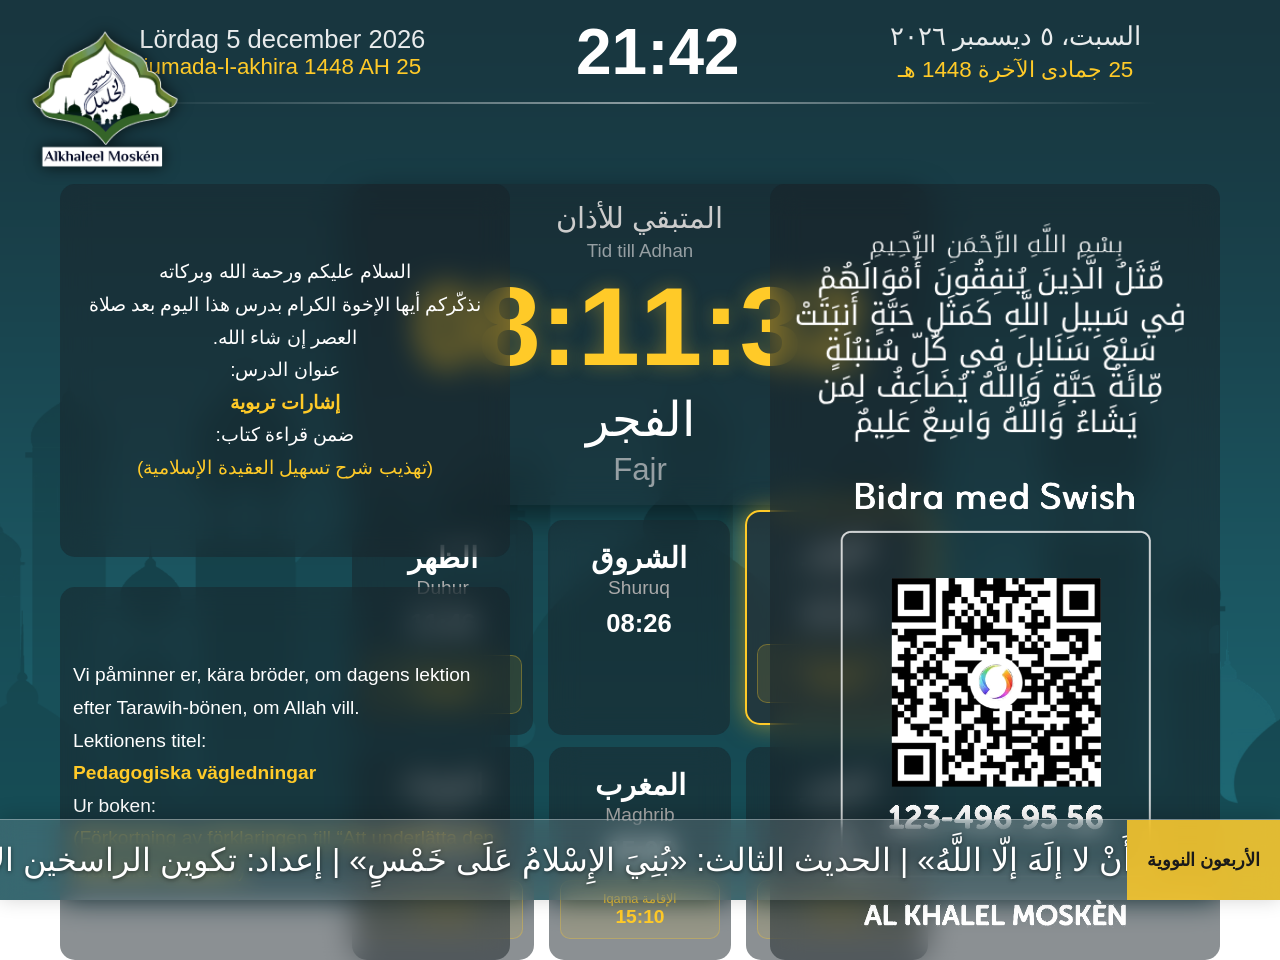
==== index.html @ e017b2d8 "Add files via upload" ====
<!DOCTYPE html>
<html lang="ar" dir="rtl">
<head>
    <meta charset="UTF-8">
    <title>مواقيت مسجد الخليل</title>
    <style>
        body { margin: 0; padding: 0; background: url('3.png') no-repeat center center fixed; background-size: cover; color: #fff; font-family: 'Segoe UI', Tahoma, sans-serif; height: 100vh; overflow: hidden; display: flex; flex-direction: column; align-items: center; }
        #prayer-overlay { position: fixed; top: 0; left: 0; width: 100%; height: 100%; background-color: #004d00; z-index: 100; display: none; flex-direction: column; justify-content: center; align-items: center; text-align: center; }
        .top-left-logo { position: fixed; top: 15px; left: 15px; z-index: 10; }
        .top-left-logo img { width: 180px; height: auto; filter: drop-shadow(0 0 8px rgba(0,0,0,0.7)); }
        .cards-and-side { display: flex; flex-direction: row; align-items: stretch; gap: 15px; margin: 15px auto; width: 45%; }
        .left-side-cards { position: fixed; left: 60px; display: flex; flex-direction: column; width: 450px; gap: 30px; }
        .left-side-cards .prayer-card { flex: 1; justify-content: center; align-items: center; padding: 15px 12px; text-align: center; font-size: 1.2rem; line-height: 1.7; color: #fff; }
        .right-side-images { position: fixed; right: 60px; display: flex; flex-direction: column; width: 450px; }
        .right-side-images .prayer-card { flex: 1; justify-content: center; align-items: center; padding: 15px; gap: 10px; }
        .right-side-images img { width: 100%; height: auto; object-fit: contain; }
        .timer-wrapper { display: flex; align-items: center; justify-content: center; gap: 20px; margin-top: 80px; width: 45%; }
        .header-top { width: 90%; display: flex; justify-content: space-around; align-items: center; padding: 15px 0; font-size: 1.8rem; color: #ffffff; background: transparent; backdrop-filter: none; -webkit-backdrop-filter: none; position: relative; }
        .header-top::after { content: ""; position: absolute; bottom: 0; left: 5%; width: 90%; height: 2px; background: linear-gradient(to right, transparent, rgba(255,255,255,0.5), transparent); }
        #clock { font-size: 4rem; font-weight: 700; text-align: center; }
        #date-ar, #date-se { font-size: 1.6rem; opacity: 0.9; }
        .prayer-cards-container { display: flex; flex-direction: column; gap: 12px; flex: 1; }
        .prayer-row { display: flex; justify-content: center; gap: 15px; width: 100%; }
        .prayer-row .prayer-card { flex: 1; }
        .prayer-card { background: rgba(25,35,40,0.5); border-radius: 15px; padding: 20px 10px; flex: 1; min-width: 150px; text-align: center; border: 1px solid rgba(255,255,255,0.0); backdrop-filter: blur(15px); -webkit-backdrop-filter: blur(15px); display: flex; flex-direction: column; transition: all 0.4s ease; }
        .prayer-name { color: #ffffff; font-size: 1.8rem; font-weight: bold; margin-bottom: 2px; }
        .swedish-name { color: #aaa; font-size: 1.2rem; margin-bottom: 10px; text-transform: capitalize; }
        .prayer-time { color: #ffffff; font-size: 1.6rem; font-weight: bold; margin-bottom: 15px; }
        .iqama-box { background: rgba(255,202,40,0.1); border: 1px solid rgba(255,202,40,0.3); padding: 10px 5px; border-radius: 10px; margin-top: auto; }
        .iqama-label { color: #ffca28; font-size: 0.8rem; display: block; opacity: 0.8; }
        .iqama-time { color: #ffca28; font-size: 1.2rem; font-weight: bold; }
        .active-card { border: 2px solid #ffca28 !important; box-shadow: 0 0 25px rgba(255,202,40,0.5); transform: translateY(-10px); background: rgba(40,50,55,0.7) !important; }
        .countdown-time { font-size: 7rem; font-weight: bold; color: #ffca28; font-family: sans-serif; text-shadow: 0 0 20px rgba(255,202,40,0.3); }
        .swedish-text { display: block; font-size: 0.65em; color: #969fa3; margin-top: 5px; }
        .countdown-container { background: rgba(25,35,40,0.5); border: 2px solid rgba(255,202,40,0); border-radius: 20px; padding: 15px 40px; text-align: center; backdrop-filter: blur(15px); -webkit-backdrop-filter: blur(15px); box-shadow: 0 10px 30px rgba(0,0,0,0.5); margin-top: 20px; width: 45%; max-width: 1000px; min-width: 400px; transition: all 0.5s ease; }
        .iqama-blink { animation: blinker 2.8s infinite; }
        @keyframes blinker { 50% { background-color: rgba(1,0,0,0.5); } }
        .bottom-center-logo { position: fixed; bottom: 120px; left: 50%; transform: translateX(-50%); z-index: 5; text-align: center; }
        .ticker-bar { position: fixed; bottom: 0; left: 0; width: 100%; background: rgba(255,255,255,0.15); backdrop-filter: blur(12px); -webkit-backdrop-filter: blur(12px); border-top: 1px solid rgba(255,255,255,0.3); display: flex; flex-direction: column; overflow: hidden; z-index: 50; box-shadow: 0 -2px 20px rgba(0,0,0,0.2); }
        .ticker-row { display: flex; align-items: center; height: 80px; overflow: hidden; }
        .ticker-label { flex-shrink: 0; background: rgba(255,202,40,0.85); color: #1a1a1a; font-weight: bold; font-size: 1.1rem; padding: 0 20px; height: 100%; display: flex; align-items: center; white-space: nowrap; min-width: 110px; justify-content: center; }
        .ticker-track { flex: 1; overflow: hidden; position: relative; height: 80px; }
        .ticker-inner { position: absolute; top: 0; left: 0; white-space: nowrap; font-size: 2rem; line-height: 80px; text-shadow: 0 1px 4px rgba(0,0,0,0.5); will-change: transform; }
    </style>
</head>
<body>

    <div class="top-left-logo">
        <img src="logo.png" alt="Logo" onerror="this.style.display='none'">
    </div>

    <div id="prayer-overlay">
        <h1 style="font-size:6rem;margin:0;text-align:center;">أقيمت الصلاة</h1>
        <p style="font-size:3rem;text-align:center;">الرجاء إغلاق الهاتف</p>
        <p style="font-size:1.5rem;color:#ccc;text-align:center;">Stäng av mobilen</p>
    </div>

    <div class="header-top">
        <div style="display:flex;flex-direction:column;align-items:center;">
            <div id="date-ar">---</div>
            <div id="date-hijri" style="font-size:1.4rem;color:#ffca28;margin-top:5px;">---</div>
        </div>
        <div id="clock">00:00</div>
        <div style="display:flex;flex-direction:column;align-items:center;">
            <div id="date-se">---</div>
            <div id="date-hijri-se" style="font-size:1.4rem;color:#ffca28;">---</div>
        </div>
    </div>

    <div class="timer-wrapper">
        <div class="countdown-container" id="timer-box" style="margin-top:0;flex:1;">
            <div id="timer-label" style="font-size:1.8rem;color:#ccc;text-align:center;">
                المتبقي للأذان <span class="swedish-text">Tid till Adhan</span>
            </div>
            <div class="countdown-time" id="timer">00:00:00</div>
            <div id="timer-prayer-name" style="font-size:3rem;text-align:center;">---</div>
        </div>
    </div>

    <div class="cards-and-side">
        <div class="prayer-cards-container" id="prayer-cards">
            <div class="prayer-row">
                <div class="prayer-card" id="card-fajr">
                    <div class="prayer-name">الفجر</div>
                    <div class="swedish-name">Fajr</div>
                    <div class="prayer-time" id="fajr-time">--:--</div>
                    <div class="iqama-box">
                        <span class="iqama-label">الإقامة Iqama</span>
                        <span class="iqama-time" id="fajr-iqama">--:--</span>
                    </div>
                </div>
                <div class="prayer-card" id="card-shuruq">
                    <div class="prayer-name">الشروق</div>
                    <div class="swedish-name">Shuruq</div>
                    <div class="prayer-time" id="shuruq-time">--:--</div>
                </div>
                <div class="prayer-card" id="card-duhur">
                    <div class="prayer-name">الظهر</div>
                    <div class="swedish-name">Duhur</div>
                    <div class="prayer-time" id="duhur-time">--:--</div>
                    <div class="iqama-box">
                        <span class="iqama-label">الإقامة Iqama</span>
                        <span class="iqama-time" id="duhur-iqama">--:--</span>
                    </div>
                </div>
            </div>
            <div class="prayer-row">
                <div class="prayer-card" id="card-asr">
                    <div class="prayer-name">العصر</div>
                    <div class="swedish-name">Asr</div>
                    <div class="prayer-time" id="asr-time">--:--</div>
                    <div class="iqama-box">
                        <span class="iqama-label">الإقامة Iqama</span>
                        <span class="iqama-time" id="asr-iqama">--:--</span>
                    </div>
                </div>
                <div class="prayer-card" id="card-maghrib">
                    <div class="prayer-name">المغرب</div>
                    <div class="swedish-name">Maghrib</div>
                    <div class="prayer-time" id="maghrib-time">--:--</div>
                    <div class="iqama-box">
                        <span class="iqama-label">الإقامة Iqama</span>
                        <span class="iqama-time" id="maghrib-iqama">--:--</span>
                    </div>
                </div>
                <div class="prayer-card" id="card-ishâ">
                    <div class="prayer-name">العشاء</div>
                    <div class="swedish-name">Ishâ</div>
                    <div class="prayer-time" id="ishâ-time">--:--</div>
                    <div class="iqama-box">
                        <span class="iqama-label">الإقامة Iqama</span>
                        <span class="iqama-time" id="ishâ-iqama">--:--</span>
                    </div>
                </div>
            </div>
        </div>
    </div>

    <div class="left-side-cards" id="left-cards">
        <div class="prayer-card" id="left-card-top">
            <p style="margin:0;white-space:pre-line;">السلام عليكم ورحمة الله وبركاته
نذكّركم أيها الإخوة الكرام بدرس هذا اليوم بعد صلاة العصر إن شاء الله.
عنوان الدرس:
<strong style="color:#ffca28;">إشارات تربوية</strong>
ضمن قراءة كتاب:
<span style="color:#ffca28;">(تهذيب شرح تسهيل العقيدة الإسلامية)</span></p>
        </div>
        <div class="prayer-card" id="left-card-bottom" style="font-size:1.2rem;direction:ltr;text-align:left;">
            <p style="margin:0;white-space:pre-line;">Vi påminner er, kära bröder, om dagens lektion efter Tarawih-bönen, om Allah vill.
Lektionens titel:
<strong style="color:#ffca28;">Pedagogiska vägledningar</strong>
Ur boken:
<span style="color:#ffca28;">(Förkortning av förklaringen till &ldquo;Att underlätta den islamiska trosläran&rdquo;)</span></p>
        </div>
    </div>

    <div class="right-side-images" id="right-img-card">
        <div class="prayer-card" style="flex:1;justify-content:center;align-items:center;padding:15px;gap:10px;">
            <img src="4.png" alt="4" onerror="this.style.display='none'">
            <img src="5.png" alt="5" onerror="this.style.display='none'">
        </div>
    </div>

    <div class="ticker-bar">
        <div class="ticker-row">
            <div class="ticker-label">الأربعون النووية</div>
            <div class="ticker-track" id="track-ar">
                <div class="ticker-inner" id="ticker-ar" style="color:#fff;"></div>
            </div>
        </div>
    </div>

    <script>
        var arText = 'الأربعون النووية  |  ﷽  |  الحديث الأول: عَنْ أَمِيرِ المُؤْمِنِينَ أَبِي حَفْصٍ عُمَرَ بْنِ الخَطّابِ (رضي الله عنه): «إنَّما الأَعْمالُ بِالنِّيّاتِ، وَإِنَّما لِكُلِّ امْرِئٍ ما نَوَى»  |  الحديث الثاني: «الإِسْلامُ أَنْ تَشْهَدَ أَنْ لا إلَهَ إلّا اللَّهُ»  |  الحديث الثالث: «بُنِيَ الإِسْلامُ عَلَى خَمْسٍ»  |  إعداد: تكوين الراسخين       ';

        function startTicker(elId, text, speed, dir) {
            var el = document.getElementById(elId);
            if (!el) return;
            if (el._tickerFrame) cancelAnimationFrame(el._tickerFrame);
            el.textContent = text + text;
            var pos = 0, half = 0;
            function measure() {
                half = el.scrollWidth / 2;
                if (half === 0) { setTimeout(measure, 100); return; }
                pos = dir === 'ltr' ? -half : 0;
                tick();
            }
            function tick() {
                if (dir === 'ltr') { pos += speed; if (pos >= 0) pos = -half; }
                else { pos -= speed; if (pos <= -half) pos = 0; }
                el.style.transform = 'translateX(' + pos + 'px)';
                el._tickerFrame = requestAnimationFrame(tick);
            }
            measure();
        }
        window.addEventListener('load', function() { startTicker('ticker-ar', arText, 1, 'ltr'); });
    </script>

    <script>
                const prayerData = [
            {"Datum":"2026-02-22 00:00:00","Fajr":"04:57","Shuruq":"07:11","Duhur":"12:09","Asr":"14:29","Maghrib":"17:08","Ishâ":"19:14"},
            {"Datum":"2026-02-23 00:00:00","Fajr":"23:55","Shuruq":"07:08","Duhur":"12:09","Asr":"14:31","Maghrib":"17:11","Ishâ":"19:16"},
            {"Datum":"2026-02-24 00:00:00","Fajr":"02:30","Shuruq":"07:05","Duhur":"12:08","Asr":"14:33","Maghrib":"17:13","Ishâ":"19:18"},
            {"Datum":"2026-02-25 00:00:00","Fajr":"04:49","Shuruq":"07:02","Duhur":"12:08","Asr":"14:34","Maghrib":"17:15","Ishâ":"19:21"},
            {"Datum":"2026-02-26 00:00:00","Fajr":"04:47","Shuruq":"07:00","Duhur":"12:08","Asr":"14:36","Maghrib":"17:18","Ishâ":"19:23"},
            {"Datum":"2026-02-27 00:00:00","Fajr":"04:44","Shuruq":"06:57","Duhur":"12:08","Asr":"14:38","Maghrib":"17:20","Ishâ":"19:26"},
            {"Datum":"2026-02-28 00:00:00","Fajr":"04:41","Shuruq":"06:54","Duhur":"12:08","Asr":"14:40","Maghrib":"17:23","Ishâ":"19:28"},
            {"Datum":"2026-03-01 00:00:00","Fajr":"04:38","Shuruq":"06:51","Duhur":"12:08","Asr":"14:41","Maghrib":"17:25","Ishâ":"19:30"},
            {"Datum":"2026-03-02 00:00:00","Fajr":"04:36","Shuruq":"06:49","Duhur":"12:07","Asr":"14:43","Maghrib":"17:27","Ishâ":"19:33"},
            {"Datum":"2026-03-03 00:00:00","Fajr":"04:33","Shuruq":"06:46","Duhur":"12:07","Asr":"14:45","Maghrib":"17:30","Ishâ":"19:35"},
            {"Datum":"2026-03-04 00:00:00","Fajr":"04:30","Shuruq":"06:43","Duhur":"12:07","Asr":"14:46","Maghrib":"17:32","Ishâ":"21:21"},
            {"Datum":"2026-03-05 00:00:00","Fajr":"04:27","Shuruq":"06:40","Duhur":"12:07","Asr":"14:48","Maghrib":"17:34","Ishâ":"19:40"},
            {"Datum":"2026-03-06 00:00:00","Fajr":"04:24","Shuruq":"06:37","Duhur":"12:07","Asr":"14:50","Maghrib":"17:37","Ishâ":"19:42"},
            {"Datum":"2026-03-07 00:00:00","Fajr":"04:21","Shuruq":"06:35","Duhur":"12:06","Asr":"14:51","Maghrib":"17:39","Ishâ":"19:45"},
            {"Datum":"2026-03-08 00:00:00","Fajr":"04:18","Shuruq":"06:32","Duhur":"12:06","Asr":"14:53","Maghrib":"17:42","Ishâ":"19:47"},
            {"Datum":"2026-03-09 00:00:00","Fajr":"04:15","Shuruq":"06:29","Duhur":"12:06","Asr":"14:54","Maghrib":"17:44","Ishâ":"19:50"},
            {"Datum":"2026-03-10 00:00:00","Fajr":"04:12","Shuruq":"06:26","Duhur":"12:06","Asr":"14:56","Maghrib":"17:46","Ishâ":"19:53"},
            {"Datum":"2026-03-11 00:00:00","Fajr":"04:09","Shuruq":"06:23","Duhur":"12:05","Asr":"14:58","Maghrib":"17:49","Ishâ":"19:55"},
            {"Datum":"2026-03-12 00:00:00","Fajr":"04:05","Shuruq":"06:20","Duhur":"12:05","Asr":"14:59","Maghrib":"17:51","Ishâ":"19:58"},
            {"Datum":"2026-03-13 00:00:00","Fajr":"04:02","Shuruq":"06:18","Duhur":"12:05","Asr":"15:01","Maghrib":"17:53","Ishâ":"20:00"},
            {"Datum":"2026-03-14 00:00:00","Fajr":"03:59","Shuruq":"06:15","Duhur":"12:04","Asr":"15:02","Maghrib":"17:55","Ishâ":"20:03"},
            {"Datum":"2026-03-15 00:00:00","Fajr":"03:56","Shuruq":"06:12","Duhur":"12:04","Asr":"15:04","Maghrib":"17:58","Ishâ":"20:06"},
            {"Datum":"2026-03-16 00:00:00","Fajr":"03:52","Shuruq":"06:09","Duhur":"12:04","Asr":"15:05","Maghrib":"18:00","Ishâ":"20:08"},
            {"Datum":"2026-03-17 00:00:00","Fajr":"03:49","Shuruq":"06:06","Duhur":"12:04","Asr":"15:07","Maghrib":"18:02","Ishâ":"20:11"},
            {"Datum":"2026-03-18 00:00:00","Fajr":"03:46","Shuruq":"06:03","Duhur":"12:03","Asr":"15:08","Maghrib":"18:05","Ishâ":"20:14"},
            {"Datum":"2026-03-19 00:00:00","Fajr":"03:42","Shuruq":"06:00","Duhur":"12:03","Asr":"15:10","Maghrib":"18:07","Ishâ":"20:17"},
            {"Datum":"2026-03-20 00:00:00","Fajr":"03:39","Shuruq":"05:57","Duhur":"12:03","Asr":"15:11","Maghrib":"18:09","Ishâ":"20:19"},
            {"Datum":"2026-03-21 00:00:00","Fajr":"03:35","Shuruq":"05:55","Duhur":"12:02","Asr":"15:13","Maghrib":"18:12","Ishâ":"20:22"},
            {"Datum":"2026-03-22 00:00:00","Fajr":"03:32","Shuruq":"05:52","Duhur":"12:02","Asr":"15:14","Maghrib":"18:14","Ishâ":"20:25"},
            {"Datum":"2026-03-23 00:00:00","Fajr":"03:28","Shuruq":"05:49","Duhur":"12:02","Asr":"15:15","Maghrib":"18:16","Ishâ":"20:28"},
            {"Datum":"2026-03-24 00:00:00","Fajr":"03:24","Shuruq":"05:46","Duhur":"12:02","Asr":"15:17","Maghrib":"18:18","Ishâ":"20:31"},
            {"Datum":"2026-03-25 00:00:00","Fajr":"03:21","Shuruq":"05:43","Duhur":"12:01","Asr":"15:18","Maghrib":"18:21","Ishâ":"20:34"},
            {"Datum":"2026-03-26 00:00:00","Fajr":"03:17","Shuruq":"05:40","Duhur":"12:01","Asr":"15:20","Maghrib":"18:23","Ishâ":"20:37"},
            {"Datum":"2026-03-27 00:00:00","Fajr":"03:13","Shuruq":"05:37","Duhur":"12:01","Asr":"15:21","Maghrib":"18:25","Ishâ":"20:40"},
            {"Datum":"2026-03-28 00:00:00","Fajr":"03:09","Shuruq":"05:34","Duhur":"12:00","Asr":"15:22","Maghrib":"18:28","Ishâ":"20:43"},
            {"Datum":"2026-03-29 00:00:00","Fajr":"04:06","Shuruq":"06:31","Duhur":"13:00","Asr":"16:24","Maghrib":"19:30","Ishâ":"21:47"},
            {"Datum":"2026-03-30 00:00:00","Fajr":"04:02","Shuruq":"06:29","Duhur":"13:00","Asr":"16:25","Maghrib":"19:32","Ishâ":"21:50"},
            {"Datum":"2026-03-31 00:00:00","Fajr":"03:58","Shuruq":"06:26","Duhur":"12:59","Asr":"16:26","Maghrib":"19:34","Ishâ":"21:53"},
            {"Datum":"2026-04-01 00:00:00","Fajr":"03:54","Shuruq":"06:23","Duhur":"12:59","Asr":"16:28","Maghrib":"19:37","Ishâ":"21:56"},
            {"Datum":"2026-04-02 00:00:00","Fajr":"03:49","Shuruq":"06:20","Duhur":"12:59","Asr":"16:29","Maghrib":"19:39","Ishâ":"22:00"},
            {"Datum":"2026-04-03 00:00:00","Fajr":"03:45","Shuruq":"06:17","Duhur":"12:59","Asr":"16:30","Maghrib":"19:41","Ishâ":"22:03"},
            {"Datum":"2026-04-04 00:00:00","Fajr":"03:41","Shuruq":"06:14","Duhur":"12:58","Asr":"16:31","Maghrib":"19:44","Ishâ":"22:07"},
            {"Datum":"2026-04-05 00:00:00","Fajr":"03:37","Shuruq":"06:11","Duhur":"12:58","Asr":"16:33","Maghrib":"19:46","Ishâ":"22:10"},
            {"Datum":"2026-04-06 00:00:00","Fajr":"03:32","Shuruq":"06:09","Duhur":"12:58","Asr":"16:34","Maghrib":"19:48","Ishâ":"22:14"},
            {"Datum":"2026-04-07 00:00:00","Fajr":"03:28","Shuruq":"06:06","Duhur":"12:57","Asr":"16:35","Maghrib":"19:50","Ishâ":"22:18"},
            {"Datum":"2026-04-08 00:00:00","Fajr":"03:23","Shuruq":"06:03","Duhur":"12:57","Asr":"16:36","Maghrib":"19:53","Ishâ":"22:21"},
            {"Datum":"2026-04-09 00:00:00","Fajr":"03:18","Shuruq":"06:00","Duhur":"12:57","Asr":"16:38","Maghrib":"19:55","Ishâ":"22:25"},
            {"Datum":"2026-04-10 00:00:00","Fajr":"03:14","Shuruq":"05:57","Duhur":"12:57","Asr":"16:39","Maghrib":"19:57","Ishâ":"22:29"},
            {"Datum":"2026-04-11 00:00:00","Fajr":"03:09","Shuruq":"05:54","Duhur":"12:56","Asr":"16:40","Maghrib":"20:00","Ishâ":"22:33"},
            {"Datum":"2026-04-12 00:00:00","Fajr":"03:03","Shuruq":"05:51","Duhur":"12:56","Asr":"16:41","Maghrib":"20:02","Ishâ":"22:38"},
            {"Datum":"2026-04-13 00:00:00","Fajr":"02:58","Shuruq":"05:49","Duhur":"12:56","Asr":"16:42","Maghrib":"20:04","Ishâ":"22:42"},
            {"Datum":"2026-04-14 00:00:00","Fajr":"02:53","Shuruq":"05:46","Duhur":"12:56","Asr":"16:43","Maghrib":"20:07","Ishâ":"22:46"},
            {"Datum":"2026-04-15 00:00:00","Fajr":"02:51","Shuruq":"05:43","Duhur":"12:55","Asr":"16:45","Maghrib":"20:09","Ishâ":"22:51"},
            {"Datum":"2026-04-16 00:00:00","Fajr":"02:50","Shuruq":"05:40","Duhur":"12:55","Asr":"16:46","Maghrib":"20:11","Ishâ":"22:52"},
            {"Datum":"2026-04-17 00:00:00","Fajr":"02:48","Shuruq":"05:38","Duhur":"12:55","Asr":"16:47","Maghrib":"20:13","Ishâ":"22:53"},
            {"Datum":"2026-04-18 00:00:00","Fajr":"02:47","Shuruq":"05:35","Duhur":"12:55","Asr":"16:48","Maghrib":"20:16","Ishâ":"22:54"},
            {"Datum":"2026-04-19 00:00:00","Fajr":"02:46","Shuruq":"05:32","Duhur":"12:54","Asr":"16:49","Maghrib":"20:18","Ishâ":"22:55"},
            {"Datum":"2026-04-20 00:00:00","Fajr":"02:45","Shuruq":"05:29","Duhur":"12:54","Asr":"16:50","Maghrib":"20:20","Ishâ":"22:56"},
            {"Datum":"2026-04-21 00:00:00","Fajr":"02:43","Shuruq":"05:27","Duhur":"12:54","Asr":"16:51","Maghrib":"20:23","Ishâ":"22:57"},
            {"Datum":"2026-04-22 00:00:00","Fajr":"02:42","Shuruq":"05:24","Duhur":"12:54","Asr":"16:52","Maghrib":"20:25","Ishâ":"22:58"},
            {"Datum":"2026-04-23 00:00:00","Fajr":"02:41","Shuruq":"05:21","Duhur":"12:54","Asr":"16:53","Maghrib":"20:27","Ishâ":"22:59"},
            {"Datum":"2026-04-24 00:00:00","Fajr":"02:40","Shuruq":"05:18","Duhur":"12:53","Asr":"16:55","Maghrib":"20:30","Ishâ":"22:59"},
            {"Datum":"2026-04-25 00:00:00","Fajr":"02:39","Shuruq":"05:16","Duhur":"12:53","Asr":"16:56","Maghrib":"20:32","Ishâ":"23:00"},
            {"Datum":"2026-04-26 00:00:00","Fajr":"02:37","Shuruq":"05:13","Duhur":"12:53","Asr":"16:57","Maghrib":"20:34","Ishâ":"23:01"},
            {"Datum":"2026-04-27 00:00:00","Fajr":"02:36","Shuruq":"05:11","Duhur":"12:53","Asr":"16:58","Maghrib":"20:37","Ishâ":"23:02"},
            {"Datum":"2026-04-28 00:00:00","Fajr":"02:35","Shuruq":"05:08","Duhur":"12:53","Asr":"16:59","Maghrib":"20:39","Ishâ":"23:03"},
            {"Datum":"2026-04-29 00:00:00","Fajr":"02:34","Shuruq":"05:05","Duhur":"12:53","Asr":"17:00","Maghrib":"20:41","Ishâ":"23:04"},
            {"Datum":"2026-04-30 00:00:00","Fajr":"02:33","Shuruq":"05:03","Duhur":"12:53","Asr":"17:01","Maghrib":"20:43","Ishâ":"23:05"},
            {"Datum":"2026-05-01 00:00:00","Fajr":"02:32","Shuruq":"05:00","Duhur":"12:52","Asr":"17:02","Maghrib":"20:46","Ishâ":"23:06"},
            {"Datum":"2026-05-02 00:00:00","Fajr":"02:31","Shuruq":"04:58","Duhur":"12:52","Asr":"17:03","Maghrib":"20:48","Ishâ":"23:07"},
            {"Datum":"2026-05-03 00:00:00","Fajr":"02:30","Shuruq":"04:55","Duhur":"12:52","Asr":"17:04","Maghrib":"20:50","Ishâ":"23:08"},
            {"Datum":"2026-05-04 00:00:00","Fajr":"02:29","Shuruq":"04:53","Duhur":"12:52","Asr":"17:05","Maghrib":"20:53","Ishâ":"23:09"},
            {"Datum":"2026-05-05 00:00:00","Fajr":"02:28","Shuruq":"04:50","Duhur":"12:52","Asr":"17:06","Maghrib":"20:55","Ishâ":"23:10"},
            {"Datum":"2026-05-06 00:00:00","Fajr":"02:27","Shuruq":"04:48","Duhur":"12:52","Asr":"17:06","Maghrib":"20:57","Ishâ":"23:11"},
            {"Datum":"2026-05-07 00:00:00","Fajr":"02:26","Shuruq":"04:45","Duhur":"12:52","Asr":"17:07","Maghrib":"20:59","Ishâ":"23:11"},
            {"Datum":"2026-05-08 00:00:00","Fajr":"02:25","Shuruq":"04:43","Duhur":"12:52","Asr":"17:08","Maghrib":"21:02","Ishâ":"23:12"},
            {"Datum":"2026-05-09 00:00:00","Fajr":"02:24","Shuruq":"04:41","Duhur":"12:52","Asr":"17:09","Maghrib":"21:04","Ishâ":"23:13"},
            {"Datum":"2026-05-10 00:00:00","Fajr":"02:23","Shuruq":"04:38","Duhur":"12:52","Asr":"17:10","Maghrib":"21:06","Ishâ":"23:14"},
            {"Datum":"2026-05-11 00:00:00","Fajr":"02:22","Shuruq":"04:36","Duhur":"12:52","Asr":"17:11","Maghrib":"21:08","Ishâ":"23:15"},
            {"Datum":"2026-05-12 00:00:00","Fajr":"02:21","Shuruq":"04:34","Duhur":"12:52","Asr":"17:12","Maghrib":"21:11","Ishâ":"23:16"},
            {"Datum":"2026-05-13 00:00:00","Fajr":"02:20","Shuruq":"04:32","Duhur":"12:52","Asr":"17:13","Maghrib":"21:13","Ishâ":"23:17"},
            {"Datum":"2026-05-14 00:00:00","Fajr":"02:19","Shuruq":"04:29","Duhur":"12:52","Asr":"17:14","Maghrib":"21:15","Ishâ":"23:18"},
            {"Datum":"2026-05-15 00:00:00","Fajr":"02:18","Shuruq":"04:27","Duhur":"12:52","Asr":"17:14","Maghrib":"21:17","Ishâ":"23:19"},
            {"Datum":"2026-05-16 00:00:00","Fajr":"02:17","Shuruq":"04:25","Duhur":"12:52","Asr":"17:15","Maghrib":"21:19","Ishâ":"23:20"},
            {"Datum":"2026-05-17 00:00:00","Fajr":"02:17","Shuruq":"04:23","Duhur":"12:52","Asr":"17:16","Maghrib":"21:21","Ishâ":"23:21"},
            {"Datum":"2026-05-18 00:00:00","Fajr":"02:16","Shuruq":"04:21","Duhur":"12:52","Asr":"17:17","Maghrib":"21:23","Ishâ":"23:22"},
            {"Datum":"2026-05-19 00:00:00","Fajr":"02:15","Shuruq":"04:19","Duhur":"12:52","Asr":"17:18","Maghrib":"21:26","Ishâ":"23:23"},
            {"Datum":"2026-05-20 00:00:00","Fajr":"02:14","Shuruq":"04:17","Duhur":"12:52","Asr":"17:19","Maghrib":"21:28","Ishâ":"23:24"},
            {"Datum":"2026-05-21 00:00:00","Fajr":"02:13","Shuruq":"04:15","Duhur":"12:52","Asr":"17:19","Maghrib":"21:30","Ishâ":"23:25"},
            {"Datum":"2026-05-22 00:00:00","Fajr":"02:13","Shuruq":"04:13","Duhur":"12:52","Asr":"17:20","Maghrib":"21:32","Ishâ":"23:25"},
            {"Datum":"2026-05-23 00:00:00","Fajr":"02:12","Shuruq":"04:11","Duhur":"12:52","Asr":"17:21","Maghrib":"21:34","Ishâ":"23:26"},
            {"Datum":"2026-05-24 00:00:00","Fajr":"02:11","Shuruq":"04:10","Duhur":"12:52","Asr":"17:22","Maghrib":"21:36","Ishâ":"23:27"},
            {"Datum":"2026-05-25 00:00:00","Fajr":"02:11","Shuruq":"04:08","Duhur":"12:52","Asr":"17:22","Maghrib":"21:37","Ishâ":"23:28"},
            {"Datum":"2026-05-26 00:00:00","Fajr":"02:10","Shuruq":"04:06","Duhur":"12:52","Asr":"17:23","Maghrib":"21:39","Ishâ":"23:29"},
            {"Datum":"2026-05-27 00:00:00","Fajr":"02:10","Shuruq":"04:05","Duhur":"12:52","Asr":"17:24","Maghrib":"21:41","Ishâ":"23:30"},
            {"Datum":"2026-05-28 00:00:00","Fajr":"02:09","Shuruq":"04:03","Duhur":"12:53","Asr":"17:24","Maghrib":"21:43","Ishâ":"23:31"},
            {"Datum":"2026-05-29 00:00:00","Fajr":"02:08","Shuruq":"04:02","Duhur":"12:53","Asr":"17:25","Maghrib":"21:45","Ishâ":"23:31"},
            {"Datum":"2026-05-30 00:00:00","Fajr":"02:08","Shuruq":"04:00","Duhur":"12:53","Asr":"17:26","Maghrib":"21:46","Ishâ":"23:32"},
            {"Datum":"2026-05-31 00:00:00","Fajr":"02:08","Shuruq":"03:59","Duhur":"12:53","Asr":"17:26","Maghrib":"21:48","Ishâ":"23:33"},
            {"Datum":"2026-06-01 00:00:00","Fajr":"02:07","Shuruq":"03:57","Duhur":"12:53","Asr":"17:27","Maghrib":"21:50","Ishâ":"23:34"},
            {"Datum":"2026-06-02 00:00:00","Fajr":"02:07","Shuruq":"03:56","Duhur":"12:53","Asr":"17:28","Maghrib":"21:51","Ishâ":"23:35"},
            {"Datum":"2026-06-03 00:00:00","Fajr":"02:06","Shuruq":"03:55","Duhur":"12:53","Asr":"17:28","Maghrib":"21:53","Ishâ":"23:35"},
            {"Datum":"2026-06-04 00:00:00","Fajr":"02:06","Shuruq":"03:54","Duhur":"12:54","Asr":"17:29","Maghrib":"21:54","Ishâ":"23:36"},
            {"Datum":"2026-06-05 00:00:00","Fajr":"02:06","Shuruq":"03:53","Duhur":"12:54","Asr":"17:29","Maghrib":"21:55","Ishâ":"23:37"},
            {"Datum":"2026-06-06 00:00:00","Fajr":"02:05","Shuruq":"03:52","Duhur":"12:54","Asr":"17:30","Maghrib":"21:57","Ishâ":"23:37"},
            {"Datum":"2026-06-07 00:00:00","Fajr":"02:05","Shuruq":"03:51","Duhur":"12:54","Asr":"17:30","Maghrib":"21:58","Ishâ":"23:38"},
            {"Datum":"2026-06-08 00:00:00","Fajr":"02:05","Shuruq":"03:50","Duhur":"12:54","Asr":"17:31","Maghrib":"21:59","Ishâ":"23:39"},
            {"Datum":"2026-06-09 00:00:00","Fajr":"02:05","Shuruq":"03:49","Duhur":"12:55","Asr":"17:31","Maghrib":"22:00","Ishâ":"23:39"},
            {"Datum":"2026-06-10 00:00:00","Fajr":"02:04","Shuruq":"03:49","Duhur":"12:55","Asr":"17:32","Maghrib":"22:01","Ishâ":"23:40"},
            {"Datum":"2026-06-11 00:00:00","Fajr":"02:04","Shuruq":"03:48","Duhur":"12:55","Asr":"17:32","Maghrib":"22:02","Ishâ":"23:40"},
            {"Datum":"2026-06-12 00:00:00","Fajr":"02:04","Shuruq":"03:47","Duhur":"12:55","Asr":"17:33","Maghrib":"22:03","Ishâ":"23:41"},
            {"Datum":"2026-06-13 00:00:00","Fajr":"02:04","Shuruq":"03:47","Duhur":"12:55","Asr":"17:33","Maghrib":"22:04","Ishâ":"23:41"},
            {"Datum":"2026-06-14 00:00:00","Fajr":"02:04","Shuruq":"03:46","Duhur":"12:56","Asr":"17:33","Maghrib":"22:05","Ishâ":"23:42"},
            {"Datum":"2026-06-15 00:00:00","Fajr":"02:04","Shuruq":"03:46","Duhur":"12:56","Asr":"17:34","Maghrib":"22:06","Ishâ":"23:42"},
            {"Datum":"2026-06-16 00:00:00","Fajr":"02:04","Shuruq":"03:46","Duhur":"12:56","Asr":"17:34","Maghrib":"22:06","Ishâ":"23:42"},
            {"Datum":"2026-06-17 00:00:00","Fajr":"02:04","Shuruq":"03:46","Duhur":"12:56","Asr":"17:34","Maghrib":"22:07","Ishâ":"23:43"},
            {"Datum":"2026-06-18 00:00:00","Fajr":"02:04","Shuruq":"03:46","Duhur":"12:56","Asr":"17:35","Maghrib":"22:07","Ishâ":"23:43"},
            {"Datum":"2026-06-19 00:00:00","Fajr":"02:04","Shuruq":"03:46","Duhur":"12:57","Asr":"17:35","Maghrib":"22:08","Ishâ":"23:43"},
            {"Datum":"2026-06-20 00:00:00","Fajr":"02:04","Shuruq":"03:46","Duhur":"12:57","Asr":"17:35","Maghrib":"22:08","Ishâ":"23:44"},
            {"Datum":"2026-06-21 00:00:00","Fajr":"02:05","Shuruq":"03:46","Duhur":"12:57","Asr":"17:36","Maghrib":"22:08","Ishâ":"23:44"},
            {"Datum":"2026-06-22 00:00:00","Fajr":"02:05","Shuruq":"03:46","Duhur":"12:57","Asr":"17:36","Maghrib":"22:08","Ishâ":"23:44"},
            {"Datum":"2026-06-23 00:00:00","Fajr":"02:05","Shuruq":"03:47","Duhur":"12:58","Asr":"17:36","Maghrib":"22:08","Ishâ":"23:44"},
            {"Datum":"2026-06-24 00:00:00","Fajr":"02:05","Shuruq":"03:47","Duhur":"12:58","Asr":"17:36","Maghrib":"22:08","Ishâ":"23:44"},
            {"Datum":"2026-06-25 00:00:00","Fajr":"02:06","Shuruq":"03:47","Duhur":"12:58","Asr":"17:36","Maghrib":"22:08","Ishâ":"23:44"},
            {"Datum":"2026-06-26 00:00:00","Fajr":"02:06","Shuruq":"03:48","Duhur":"12:58","Asr":"17:36","Maghrib":"22:08","Ishâ":"23:44"},
            {"Datum":"2026-06-27 00:00:00","Fajr":"02:06","Shuruq":"03:49","Duhur":"12:58","Asr":"17:36","Maghrib":"22:08","Ishâ":"23:44"},
            {"Datum":"2026-06-28 00:00:00","Fajr":"02:07","Shuruq":"03:49","Duhur":"12:59","Asr":"17:36","Maghrib":"22:08","Ishâ":"23:44"},
            {"Datum":"2026-06-29 00:00:00","Fajr":"02:07","Shuruq":"03:50","Duhur":"12:59","Asr":"17:36","Maghrib":"22:07","Ishâ":"23:44"},
            {"Datum":"2026-06-30 00:00:00","Fajr":"02:08","Shuruq":"03:51","Duhur":"12:59","Asr":"17:36","Maghrib":"22:07","Ishâ":"23:44"},
            {"Datum":"2026-07-01 00:00:00","Fajr":"02:08","Shuruq":"03:52","Duhur":"12:59","Asr":"17:36","Maghrib":"22:06","Ishâ":"23:44"},
            {"Datum":"2026-07-02 00:00:00","Fajr":"02:09","Shuruq":"03:53","Duhur":"12:59","Asr":"17:36","Maghrib":"22:05","Ishâ":"23:44"},
            {"Datum":"2026-07-03 00:00:00","Fajr":"02:09","Shuruq":"03:54","Duhur":"13:00","Asr":"17:36","Maghrib":"22:05","Ishâ":"23:44"},
            {"Datum":"2026-07-04 00:00:00","Fajr":"02:10","Shuruq":"03:55","Duhur":"13:00","Asr":"17:36","Maghrib":"22:04","Ishâ":"23:43"},
            {"Datum":"2026-07-05 00:00:00","Fajr":"02:10","Shuruq":"03:56","Duhur":"13:00","Asr":"17:36","Maghrib":"22:03","Ishâ":"23:43"},
            {"Datum":"2026-07-06 00:00:00","Fajr":"02:11","Shuruq":"03:58","Duhur":"13:00","Asr":"17:36","Maghrib":"22:02","Ishâ":"23:43"},
            {"Datum":"2026-07-07 00:00:00","Fajr":"02:11","Shuruq":"03:59","Duhur":"13:00","Asr":"17:36","Maghrib":"22:01","Ishâ":"23:42"},
            {"Datum":"2026-07-08 00:00:00","Fajr":"02:12","Shuruq":"04:00","Duhur":"13:00","Asr":"17:35","Maghrib":"22:00","Ishâ":"23:42"},
            {"Datum":"2026-07-09 00:00:00","Fajr":"02:13","Shuruq":"04:02","Duhur":"13:01","Asr":"17:35","Maghrib":"21:59","Ishâ":"23:42"},
            {"Datum":"2026-07-10 00:00:00","Fajr":"02:13","Shuruq":"04:03","Duhur":"13:01","Asr":"17:35","Maghrib":"21:58","Ishâ":"23:41"},
            {"Datum":"2026-07-11 00:00:00","Fajr":"02:14","Shuruq":"04:05","Duhur":"13:01","Asr":"17:35","Maghrib":"21:56","Ishâ":"23:41"},
            {"Datum":"2026-07-12 00:00:00","Fajr":"02:15","Shuruq":"04:06","Duhur":"13:01","Asr":"17:34","Maghrib":"21:55","Ishâ":"23:40"},
            {"Datum":"2026-07-13 00:00:00","Fajr":"02:16","Shuruq":"04:08","Duhur":"13:01","Asr":"17:34","Maghrib":"21:54","Ishâ":"23:40"},
            {"Datum":"2026-07-14 00:00:00","Fajr":"02:16","Shuruq":"04:09","Duhur":"13:01","Asr":"17:33","Maghrib":"21:52","Ishâ":"23:39"},
            {"Datum":"2026-07-15 00:00:00","Fajr":"02:17","Shuruq":"04:11","Duhur":"13:01","Asr":"17:33","Maghrib":"21:51","Ishâ":"23:38"},
            {"Datum":"2026-07-16 00:00:00","Fajr":"02:18","Shuruq":"04:13","Duhur":"13:01","Asr":"17:33","Maghrib":"21:49","Ishâ":"23:38"},
            {"Datum":"2026-07-17 00:00:00","Fajr":"02:19","Shuruq":"04:15","Duhur":"13:01","Asr":"17:32","Maghrib":"21:47","Ishâ":"23:37"},
            {"Datum":"2026-07-18 00:00:00","Fajr":"02:19","Shuruq":"04:17","Duhur":"13:02","Asr":"17:31","Maghrib":"21:46","Ishâ":"23:36"},
            {"Datum":"2026-07-19 00:00:00","Fajr":"02:20","Shuruq":"04:18","Duhur":"13:02","Asr":"17:31","Maghrib":"21:44","Ishâ":"23:36"},
            {"Datum":"2026-07-20 00:00:00","Fajr":"02:21","Shuruq":"04:20","Duhur":"13:02","Asr":"17:30","Maghrib":"21:42","Ishâ":"23:35"},
            {"Datum":"2026-07-21 00:00:00","Fajr":"02:22","Shuruq":"04:22","Duhur":"13:02","Asr":"17:30","Maghrib":"21:40","Ishâ":"23:34"},
            {"Datum":"2026-07-22 00:00:00","Fajr":"02:22","Shuruq":"04:24","Duhur":"13:02","Asr":"17:29","Maghrib":"21:38","Ishâ":"23:33"},
            {"Datum":"2026-07-23 00:00:00","Fajr":"02:23","Shuruq":"04:26","Duhur":"13:02","Asr":"17:28","Maghrib":"21:36","Ishâ":"23:33"},
            {"Datum":"2026-07-24 00:00:00","Fajr":"02:24","Shuruq":"04:28","Duhur":"13:02","Asr":"17:28","Maghrib":"21:34","Ishâ":"23:32"},
            {"Datum":"2026-07-25 00:00:00","Fajr":"02:25","Shuruq":"04:30","Duhur":"13:02","Asr":"17:27","Maghrib":"21:32","Ishâ":"23:31"},
            {"Datum":"2026-07-26 00:00:00","Fajr":"02:26","Shuruq":"04:32","Duhur":"13:02","Asr":"17:26","Maghrib":"21:30","Ishâ":"23:30"},
            {"Datum":"2026-07-27 00:00:00","Fajr":"02:27","Shuruq":"04:34","Duhur":"13:02","Asr":"17:25","Maghrib":"21:28","Ishâ":"23:29"},
            {"Datum":"2026-07-28 00:00:00","Fajr":"02:27","Shuruq":"04:36","Duhur":"13:02","Asr":"17:25","Maghrib":"21:26","Ishâ":"23:28"},
            {"Datum":"2026-07-29 00:00:00","Fajr":"02:28","Shuruq":"04:39","Duhur":"13:02","Asr":"17:24","Maghrib":"21:24","Ishâ":"23:27"},
            {"Datum":"2026-07-30 00:00:00","Fajr":"02:29","Shuruq":"04:41","Duhur":"13:02","Asr":"17:23","Maghrib":"21:22","Ishâ":"23:26"},
            {"Datum":"2026-07-31 00:00:00","Fajr":"02:30","Shuruq":"04:43","Duhur":"13:02","Asr":"17:22","Maghrib":"21:20","Ishâ":"23:25"},
            {"Datum":"2026-08-01 00:00:00","Fajr":"02:31","Shuruq":"04:45","Duhur":"13:02","Asr":"17:21","Maghrib":"21:17","Ishâ":"23:24"},
            {"Datum":"2026-08-02 00:00:00","Fajr":"02:31","Shuruq":"04:47","Duhur":"13:02","Asr":"17:20","Maghrib":"21:15","Ishâ":"23:23"},
            {"Datum":"2026-08-03 00:00:00","Fajr":"02:32","Shuruq":"04:49","Duhur":"13:01","Asr":"17:19","Maghrib":"21:13","Ishâ":"23:22"},
            {"Datum":"2026-08-04 00:00:00","Fajr":"02:33","Shuruq":"04:51","Duhur":"13:01","Asr":"17:18","Maghrib":"21:10","Ishâ":"23:21"},
            {"Datum":"2026-08-05 00:00:00","Fajr":"02:34","Shuruq":"04:54","Duhur":"13:01","Asr":"17:17","Maghrib":"21:08","Ishâ":"23:20"},
            {"Datum":"2026-08-06 00:00:00","Fajr":"02:35","Shuruq":"04:56","Duhur":"13:01","Asr":"17:16","Maghrib":"21:05","Ishâ":"23:19"},
            {"Datum":"2026-08-07 00:00:00","Fajr":"02:36","Shuruq":"04:58","Duhur":"13:01","Asr":"17:15","Maghrib":"21:03","Ishâ":"23:18"},
            {"Datum":"2026-08-08 00:00:00","Fajr":"02:36","Shuruq":"05:00","Duhur":"13:01","Asr":"17:13","Maghrib":"21:00","Ishâ":"23:16"},
            {"Datum":"2026-08-09 00:00:00","Fajr":"02:37","Shuruq":"05:02","Duhur":"13:01","Asr":"17:12","Maghrib":"20:58","Ishâ":"23:15"},
            {"Datum":"2026-08-10 00:00:00","Fajr":"02:38","Shuruq":"05:05","Duhur":"13:01","Asr":"17:11","Maghrib":"20:55","Ishâ":"23:14"},
            {"Datum":"2026-08-11 00:00:00","Fajr":"02:39","Shuruq":"05:07","Duhur":"13:00","Asr":"17:10","Maghrib":"20:53","Ishâ":"23:13"},
            {"Datum":"2026-08-12 00:00:00","Fajr":"02:39","Shuruq":"05:09","Duhur":"13:00","Asr":"17:09","Maghrib":"20:50","Ishâ":"23:12"},
            {"Datum":"2026-08-13 00:00:00","Fajr":"02:40","Shuruq":"05:11","Duhur":"13:00","Asr":"17:07","Maghrib":"20:48","Ishâ":"23:10"},
            {"Datum":"2026-08-14 00:00:00","Fajr":"02:41","Shuruq":"05:14","Duhur":"13:00","Asr":"17:06","Maghrib":"20:45","Ishâ":"23:09"},
            {"Datum":"2026-08-15 00:00:00","Fajr":"02:42","Shuruq":"05:16","Duhur":"13:00","Asr":"17:05","Maghrib":"20:43","Ishâ":"23:08"},
            {"Datum":"2026-08-16 00:00:00","Fajr":"02:43","Shuruq":"05:18","Duhur":"13:00","Asr":"17:03","Maghrib":"20:40","Ishâ":"23:07"},
            {"Datum":"2026-08-17 00:00:00","Fajr":"02:43","Shuruq":"05:20","Duhur":"12:59","Asr":"17:02","Maghrib":"20:37","Ishâ":"23:05"},
            {"Datum":"2026-08-18 00:00:00","Fajr":"02:44","Shuruq":"05:22","Duhur":"12:59","Asr":"17:00","Maghrib":"20:35","Ishâ":"23:04"},
            {"Datum":"2026-08-19 00:00:00","Fajr":"02:45","Shuruq":"05:25","Duhur":"12:59","Asr":"16:59","Maghrib":"20:32","Ishâ":"23:03"},
            {"Datum":"2026-08-20 00:00:00","Fajr":"02:46","Shuruq":"05:27","Duhur":"12:59","Asr":"16:57","Maghrib":"20:29","Ishâ":"23:02"},
            {"Datum":"2026-08-21 00:00:00","Fajr":"02:46","Shuruq":"05:29","Duhur":"12:58","Asr":"16:56","Maghrib":"20:26","Ishâ":"23:00"},
            {"Datum":"2026-08-22 00:00:00","Fajr":"02:47","Shuruq":"05:31","Duhur":"12:58","Asr":"16:54","Maghrib":"20:24","Ishâ":"22:59"},
            {"Datum":"2026-08-23 00:00:00","Fajr":"02:48","Shuruq":"05:34","Duhur":"12:58","Asr":"16:53","Maghrib":"20:21","Ishâ":"22:58"},
            {"Datum":"2026-08-24 00:00:00","Fajr":"02:49","Shuruq":"05:36","Duhur":"12:58","Asr":"16:51","Maghrib":"20:18","Ishâ":"22:56"},
            {"Datum":"2026-08-25 00:00:00","Fajr":"02:49","Shuruq":"05:38","Duhur":"12:57","Asr":"16:50","Maghrib":"20:15","Ishâ":"22:55"},
            {"Datum":"2026-08-26 00:00:00","Fajr":"02:50","Shuruq":"05:40","Duhur":"12:57","Asr":"16:48","Maghrib":"20:13","Ishâ":"22:53"},
            {"Datum":"2026-08-27 00:00:00","Fajr":"02:51","Shuruq":"05:43","Duhur":"12:57","Asr":"16:46","Maghrib":"20:10","Ishâ":"22:52"},
            {"Datum":"2026-08-28 00:00:00","Fajr":"02:51","Shuruq":"05:45","Duhur":"12:57","Asr":"16:45","Maghrib":"20:07","Ishâ":"22:47"},
            {"Datum":"2026-08-29 00:00:00","Fajr":"02:54","Shuruq":"05:47","Duhur":"12:56","Asr":"16:43","Maghrib":"20:04","Ishâ":"22:42"},
            {"Datum":"2026-08-30 00:00:00","Fajr":"02:59","Shuruq":"05:49","Duhur":"12:56","Asr":"16:41","Maghrib":"20:01","Ishâ":"22:37"},
            {"Datum":"2026-08-31 00:00:00","Fajr":"03:03","Shuruq":"05:51","Duhur":"12:56","Asr":"16:40","Maghrib":"19:59","Ishâ":"22:32"},
            {"Datum":"2026-09-01 00:00:00","Fajr":"03:08","Shuruq":"05:54","Duhur":"12:55","Asr":"16:38","Maghrib":"19:56","Ishâ":"22:28"},
            {"Datum":"2026-09-02 00:00:00","Fajr":"03:12","Shuruq":"05:56","Duhur":"12:55","Asr":"16:36","Maghrib":"19:53","Ishâ":"22:23"},
            {"Datum":"2026-09-03 00:00:00","Fajr":"03:16","Shuruq":"05:58","Duhur":"12:55","Asr":"16:34","Maghrib":"19:50","Ishâ":"22:19"},
            {"Datum":"2026-09-04 00:00:00","Fajr":"03:20","Shuruq":"06:00","Duhur":"12:54","Asr":"16:33","Maghrib":"19:47","Ishâ":"22:14"},
            {"Datum":"2026-09-05 00:00:00","Fajr":"03:24","Shuruq":"06:02","Duhur":"12:54","Asr":"16:31","Maghrib":"19:44","Ishâ":"22:10"},
            {"Datum":"2026-09-06 00:00:00","Fajr":"03:28","Shuruq":"06:05","Duhur":"12:54","Asr":"16:29","Maghrib":"19:41","Ishâ":"22:06"},
            {"Datum":"2026-09-07 00:00:00","Fajr":"03:32","Shuruq":"06:07","Duhur":"12:53","Asr":"16:27","Maghrib":"19:39","Ishâ":"22:02"},
            {"Datum":"2026-09-08 00:00:00","Fajr":"03:35","Shuruq":"06:09","Duhur":"12:53","Asr":"16:25","Maghrib":"19:36","Ishâ":"21:58"},
            {"Datum":"2026-09-09 00:00:00","Fajr":"03:39","Shuruq":"06:11","Duhur":"12:53","Asr":"16:23","Maghrib":"19:33","Ishâ":"21:54"},
            {"Datum":"2026-09-10 00:00:00","Fajr":"03:42","Shuruq":"06:13","Duhur":"12:52","Asr":"16:21","Maghrib":"19:30","Ishâ":"21:50"},
            {"Datum":"2026-09-11 00:00:00","Fajr":"03:46","Shuruq":"06:16","Duhur":"12:52","Asr":"16:19","Maghrib":"19:27","Ishâ":"21:46"},
            {"Datum":"2026-09-12 00:00:00","Fajr":"03:49","Shuruq":"06:18","Duhur":"12:52","Asr":"16:17","Maghrib":"19:24","Ishâ":"21:42"},
            {"Datum":"2026-09-13 00:00:00","Fajr":"03:53","Shuruq":"06:20","Duhur":"12:51","Asr":"16:16","Maghrib":"19:21","Ishâ":"21:38"},
            {"Datum":"2026-09-14 00:00:00","Fajr":"03:56","Shuruq":"06:22","Duhur":"12:51","Asr":"16:14","Maghrib":"19:18","Ishâ":"21:34"},
            {"Datum":"2026-09-15 00:00:00","Fajr":"03:59","Shuruq":"06:24","Duhur":"12:50","Asr":"16:12","Maghrib":"19:15","Ishâ":"21:30"},
            {"Datum":"2026-09-16 00:00:00","Fajr":"04:02","Shuruq":"06:26","Duhur":"12:50","Asr":"16:10","Maghrib":"19:13","Ishâ":"21:27"},
            {"Datum":"2026-09-17 00:00:00","Fajr":"04:05","Shuruq":"06:29","Duhur":"12:50","Asr":"16:08","Maghrib":"19:10","Ishâ":"21:23"},
            {"Datum":"2026-09-18 00:00:00","Fajr":"04:08","Shuruq":"06:31","Duhur":"12:49","Asr":"16:06","Maghrib":"19:07","Ishâ":"21:19"},
            {"Datum":"2026-09-19 00:00:00","Fajr":"04:11","Shuruq":"06:33","Duhur":"12:49","Asr":"16:04","Maghrib":"19:04","Ishâ":"21:16"},
            {"Datum":"2026-09-20 00:00:00","Fajr":"04:14","Shuruq":"06:35","Duhur":"12:49","Asr":"16:02","Maghrib":"19:01","Ishâ":"21:12"},
            {"Datum":"2026-09-21 00:00:00","Fajr":"04:17","Shuruq":"06:37","Duhur":"12:48","Asr":"15:59","Maghrib":"18:58","Ishâ":"21:09"},
            {"Datum":"2026-09-22 00:00:00","Fajr":"04:20","Shuruq":"06:40","Duhur":"12:48","Asr":"15:57","Maghrib":"18:55","Ishâ":"21:05"},
            {"Datum":"2026-09-23 00:00:00","Fajr":"04:23","Shuruq":"06:42","Duhur":"12:48","Asr":"15:55","Maghrib":"18:52","Ishâ":"21:02"},
            {"Datum":"2026-09-24 00:00:00","Fajr":"04:26","Shuruq":"06:44","Duhur":"12:47","Asr":"15:53","Maghrib":"18:49","Ishâ":"20:59"},
            {"Datum":"2026-09-25 00:00:00","Fajr":"04:28","Shuruq":"06:46","Duhur":"12:47","Asr":"15:51","Maghrib":"18:46","Ishâ":"20:55"},
            {"Datum":"2026-09-26 00:00:00","Fajr":"04:31","Shuruq":"06:48","Duhur":"12:47","Asr":"15:49","Maghrib":"18:43","Ishâ":"20:52"},
            {"Datum":"2026-09-27 00:00:00","Fajr":"04:34","Shuruq":"06:51","Duhur":"12:46","Asr":"15:47","Maghrib":"18:41","Ishâ":"20:49"},
            {"Datum":"2026-09-28 00:00:00","Fajr":"04:36","Shuruq":"06:53","Duhur":"12:46","Asr":"15:45","Maghrib":"18:38","Ishâ":"20:45"},
            {"Datum":"2026-09-29 00:00:00","Fajr":"04:39","Shuruq":"06:55","Duhur":"12:46","Asr":"15:43","Maghrib":"18:35","Ishâ":"20:42"},
            {"Datum":"2026-09-30 00:00:00","Fajr":"04:42","Shuruq":"06:57","Duhur":"12:45","Asr":"15:41","Maghrib":"18:32","Ishâ":"20:39"},
            {"Datum":"2026-10-01 00:00:00","Fajr":"04:44","Shuruq":"07:00","Duhur":"12:45","Asr":"15:39","Maghrib":"18:29","Ishâ":"20:36"},
            {"Datum":"2026-10-02 00:00:00","Fajr":"04:47","Shuruq":"07:02","Duhur":"12:45","Asr":"15:36","Maghrib":"18:26","Ishâ":"20:33"},
            {"Datum":"2026-10-03 00:00:00","Fajr":"04:49","Shuruq":"07:04","Duhur":"12:44","Asr":"15:34","Maghrib":"18:23","Ishâ":"20:30"},
            {"Datum":"2026-10-04 00:00:00","Fajr":"04:52","Shuruq":"07:06","Duhur":"12:44","Asr":"15:32","Maghrib":"18:20","Ishâ":"20:26"},
            {"Datum":"2026-10-05 00:00:00","Fajr":"04:54","Shuruq":"07:08","Duhur":"12:44","Asr":"15:30","Maghrib":"18:18","Ishâ":"20:23"},
            {"Datum":"2026-10-06 00:00:00","Fajr":"04:57","Shuruq":"07:11","Duhur":"12:43","Asr":"15:28","Maghrib":"18:15","Ishâ":"20:20"},
            {"Datum":"2026-10-07 00:00:00","Fajr":"04:59","Shuruq":"07:13","Duhur":"12:43","Asr":"15:26","Maghrib":"18:12","Ishâ":"20:18"},
            {"Datum":"2026-10-08 00:00:00","Fajr":"05:02","Shuruq":"07:15","Duhur":"12:43","Asr":"15:24","Maghrib":"18:09","Ishâ":"20:15"},
            {"Datum":"2026-10-09 00:00:00","Fajr":"05:04","Shuruq":"07:17","Duhur":"12:43","Asr":"15:22","Maghrib":"18:06","Ishâ":"20:12"},
            {"Datum":"2026-10-10 00:00:00","Fajr":"05:06","Shuruq":"07:20","Duhur":"12:42","Asr":"15:19","Maghrib":"18:03","Ishâ":"20:09"},
            {"Datum":"2026-10-11 00:00:00","Fajr":"05:09","Shuruq":"07:22","Duhur":"12:42","Asr":"15:17","Maghrib":"18:01","Ishâ":"20:06"},
            {"Datum":"2026-10-12 00:00:00","Fajr":"05:11","Shuruq":"07:24","Duhur":"12:42","Asr":"15:15","Maghrib":"17:58","Ishâ":"20:03"},
            {"Datum":"2026-10-13 00:00:00","Fajr":"05:13","Shuruq":"07:27","Duhur":"12:42","Asr":"15:13","Maghrib":"17:55","Ishâ":"20:00"},
            {"Datum":"2026-10-14 00:00:00","Fajr":"05:16","Shuruq":"07:29","Duhur":"12:41","Asr":"15:11","Maghrib":"17:52","Ishâ":"19:58"},
            {"Datum":"2026-10-15 00:00:00","Fajr":"05:18","Shuruq":"07:31","Duhur":"12:41","Asr":"15:09","Maghrib":"17:50","Ishâ":"19:55"},
            {"Datum":"2026-10-16 00:00:00","Fajr":"05:20","Shuruq":"07:34","Duhur":"12:41","Asr":"15:07","Maghrib":"17:47","Ishâ":"19:52"},
            {"Datum":"2026-10-17 00:00:00","Fajr":"05:22","Shuruq":"07:36","Duhur":"12:41","Asr":"15:05","Maghrib":"17:44","Ishâ":"19:50"},
            {"Datum":"2026-10-18 00:00:00","Fajr":"05:25","Shuruq":"07:38","Duhur":"12:40","Asr":"15:03","Maghrib":"17:41","Ishâ":"19:47"},
            {"Datum":"2026-10-19 00:00:00","Fajr":"05:27","Shuruq":"07:41","Duhur":"12:40","Asr":"15:01","Maghrib":"17:39","Ishâ":"19:44"},
            {"Datum":"2026-10-20 00:00:00","Fajr":"05:29","Shuruq":"07:43","Duhur":"12:40","Asr":"14:59","Maghrib":"17:36","Ishâ":"19:42"},
            {"Datum":"2026-10-21 00:00:00","Fajr":"05:31","Shuruq":"07:45","Duhur":"12:40","Asr":"14:57","Maghrib":"17:33","Ishâ":"19:39"},
            {"Datum":"2026-10-22 00:00:00","Fajr":"05:34","Shuruq":"07:48","Duhur":"12:40","Asr":"14:55","Maghrib":"17:31","Ishâ":"19:37"},
            {"Datum":"2026-10-23 00:00:00","Fajr":"05:36","Shuruq":"07:50","Duhur":"12:40","Asr":"14:53","Maghrib":"17:28","Ishâ":"19:34"},
            {"Datum":"2026-10-24 00:00:00","Fajr":"05:38","Shuruq":"07:52","Duhur":"12:39","Asr":"14:51","Maghrib":"17:25","Ishâ":"19:32"},
            {"Datum":"2026-10-25 00:00:00","Fajr":"04:40","Shuruq":"06:55","Duhur":"11:39","Asr":"13:49","Maghrib":"16:23","Ishâ":"18:30"},
            {"Datum":"2026-10-26 00:00:00","Fajr":"04:42","Shuruq":"06:57","Duhur":"11:39","Asr":"13:47","Maghrib":"16:20","Ishâ":"18:27"},
            {"Datum":"2026-10-27 00:00:00","Fajr":"04:44","Shuruq":"06:59","Duhur":"11:39","Asr":"13:45","Maghrib":"16:18","Ishâ":"18:25"},
            {"Datum":"2026-10-28 00:00:00","Fajr":"04:46","Shuruq":"07:02","Duhur":"11:39","Asr":"13:43","Maghrib":"16:15","Ishâ":"18:23"},
            {"Datum":"2026-10-29 00:00:00","Fajr":"04:49","Shuruq":"07:04","Duhur":"11:39","Asr":"13:41","Maghrib":"16:13","Ishâ":"18:21"},
            {"Datum":"2026-10-30 00:00:00","Fajr":"04:51","Shuruq":"07:06","Duhur":"11:39","Asr":"13:39","Maghrib":"16:10","Ishâ":"18:18"},
            {"Datum":"2026-10-31 00:00:00","Fajr":"04:53","Shuruq":"07:09","Duhur":"11:39","Asr":"13:37","Maghrib":"16:08","Ishâ":"18:16"},
            {"Datum":"2026-11-01 00:00:00","Fajr":"04:55","Shuruq":"07:11","Duhur":"11:39","Asr":"13:35","Maghrib":"16:05","Ishâ":"18:14"},
            {"Datum":"2026-11-02 00:00:00","Fajr":"04:57","Shuruq":"07:14","Duhur":"11:39","Asr":"13:33","Maghrib":"16:03","Ishâ":"18:12"},
            {"Datum":"2026-11-03 00:00:00","Fajr":"04:59","Shuruq":"07:16","Duhur":"11:39","Asr":"13:32","Maghrib":"16:00","Ishâ":"18:10"},
            {"Datum":"2026-11-04 00:00:00","Fajr":"05:01","Shuruq":"07:18","Duhur":"11:39","Asr":"13:30","Maghrib":"15:58","Ishâ":"18:08"},
            {"Datum":"2026-11-05 00:00:00","Fajr":"05:03","Shuruq":"07:21","Duhur":"11:39","Asr":"13:28","Maghrib":"15:56","Ishâ":"18:06"},
            {"Datum":"2026-11-06 00:00:00","Fajr":"05:05","Shuruq":"07:23","Duhur":"11:39","Asr":"13:26","Maghrib":"15:53","Ishâ":"18:04"},
            {"Datum":"2026-11-07 00:00:00","Fajr":"05:07","Shuruq":"07:26","Duhur":"11:39","Asr":"13:25","Maghrib":"15:51","Ishâ":"18:02"},
            {"Datum":"2026-11-08 00:00:00","Fajr":"05:09","Shuruq":"07:28","Duhur":"11:39","Asr":"13:23","Maghrib":"15:49","Ishâ":"18:01"},
            {"Datum":"2026-11-09 00:00:00","Fajr":"05:11","Shuruq":"07:30","Duhur":"11:39","Asr":"13:21","Maghrib":"15:47","Ishâ":"17:59"},
            {"Datum":"2026-11-10 00:00:00","Fajr":"05:13","Shuruq":"07:33","Duhur":"11:39","Asr":"13:20","Maghrib":"15:44","Ishâ":"17:57"},
            {"Datum":"2026-11-11 00:00:00","Fajr":"05:14","Shuruq":"07:35","Duhur":"11:39","Asr":"13:18","Maghrib":"15:42","Ishâ":"17:55"},
            {"Datum":"2026-11-12 00:00:00","Fajr":"05:16","Shuruq":"07:38","Duhur":"11:39","Asr":"13:17","Maghrib":"15:40","Ishâ":"17:54"},
            {"Datum":"2026-11-13 00:00:00","Fajr":"05:18","Shuruq":"07:40","Duhur":"11:40","Asr":"13:15","Maghrib":"15:38","Ishâ":"17:52"},
            {"Datum":"2026-11-14 00:00:00","Fajr":"05:20","Shuruq":"07:42","Duhur":"11:40","Asr":"13:14","Maghrib":"15:36","Ishâ":"17:51"},
            {"Datum":"2026-11-15 00:00:00","Fajr":"05:22","Shuruq":"07:45","Duhur":"11:40","Asr":"13:12","Maghrib":"15:34","Ishâ":"17:49"},
            {"Datum":"2026-11-16 00:00:00","Fajr":"05:24","Shuruq":"07:47","Duhur":"11:40","Asr":"13:11","Maghrib":"15:32","Ishâ":"17:48"},
            {"Datum":"2026-11-17 00:00:00","Fajr":"05:25","Shuruq":"07:49","Duhur":"11:40","Asr":"13:10","Maghrib":"15:30","Ishâ":"17:46"},
            {"Datum":"2026-11-18 00:00:00","Fajr":"05:27","Shuruq":"07:51","Duhur":"11:40","Asr":"13:08","Maghrib":"15:28","Ishâ":"17:45"},
            {"Datum":"2026-11-19 00:00:00","Fajr":"05:29","Shuruq":"07:54","Duhur":"11:41","Asr":"13:07","Maghrib":"15:27","Ishâ":"17:44"},
            {"Datum":"2026-11-20 00:00:00","Fajr":"05:31","Shuruq":"07:56","Duhur":"11:41","Asr":"13:06","Maghrib":"15:25","Ishâ":"17:42"},
            {"Datum":"2026-11-21 00:00:00","Fajr":"05:32","Shuruq":"07:58","Duhur":"11:41","Asr":"13:05","Maghrib":"15:23","Ishâ":"17:41"},
            {"Datum":"2026-11-22 00:00:00","Fajr":"05:34","Shuruq":"08:00","Duhur":"11:41","Asr":"13:04","Maghrib":"15:21","Ishâ":"17:40"},
            {"Datum":"2026-11-23 00:00:00","Fajr":"05:36","Shuruq":"08:03","Duhur":"11:42","Asr":"13:03","Maghrib":"15:20","Ishâ":"17:39"},
            {"Datum":"2026-11-24 00:00:00","Fajr":"05:37","Shuruq":"08:05","Duhur":"11:42","Asr":"13:02","Maghrib":"15:18","Ishâ":"17:38"},
            {"Datum":"2026-11-25 00:00:00","Fajr":"05:39","Shuruq":"08:07","Duhur":"11:42","Asr":"13:01","Maghrib":"15:17","Ishâ":"17:37"},
            {"Datum":"2026-11-26 00:00:00","Fajr":"05:40","Shuruq":"08:09","Duhur":"11:43","Asr":"13:00","Maghrib":"15:15","Ishâ":"17:36"},
            {"Datum":"2026-11-27 00:00:00","Fajr":"05:42","Shuruq":"08:11","Duhur":"11:43","Asr":"12:59","Maghrib":"15:14","Ishâ":"17:35"},
            {"Datum":"2026-11-28 00:00:00","Fajr":"05:44","Shuruq":"08:13","Duhur":"11:43","Asr":"12:58","Maghrib":"15:13","Ishâ":"17:34"},
            {"Datum":"2026-11-29 00:00:00","Fajr":"05:45","Shuruq":"08:15","Duhur":"11:44","Asr":"12:57","Maghrib":"15:11","Ishâ":"17:34"},
            {"Datum":"2026-11-30 00:00:00","Fajr":"05:46","Shuruq":"08:17","Duhur":"11:44","Asr":"12:57","Maghrib":"15:10","Ishâ":"17:33"},
            {"Datum":"2026-12-01 00:00:00","Fajr":"05:48","Shuruq":"08:19","Duhur":"11:44","Asr":"12:56","Maghrib":"15:09","Ishâ":"17:32"},
            {"Datum":"2026-12-02 00:00:00","Fajr":"05:49","Shuruq":"08:21","Duhur":"11:45","Asr":"12:55","Maghrib":"15:08","Ishâ":"17:32"},
            {"Datum":"2026-12-03 00:00:00","Fajr":"05:51","Shuruq":"08:23","Duhur":"11:45","Asr":"12:55","Maghrib":"15:07","Ishâ":"17:31"},
            {"Datum":"2026-12-04 00:00:00","Fajr":"05:52","Shuruq":"08:24","Duhur":"11:45","Asr":"12:54","Maghrib":"15:06","Ishâ":"17:31"},
            {"Datum":"2026-12-05 00:00:00","Fajr":"05:53","Shuruq":"08:26","Duhur":"11:46","Asr":"12:54","Maghrib":"15:05","Ishâ":"17:30"},
            {"Datum":"2026-12-06 00:00:00","Fajr":"05:54","Shuruq":"08:28","Duhur":"11:46","Asr":"12:53","Maghrib":"15:04","Ishâ":"17:30"},
            {"Datum":"2026-12-07 00:00:00","Fajr":"05:56","Shuruq":"08:29","Duhur":"11:47","Asr":"12:53","Maghrib":"15:04","Ishâ":"17:29"},
            {"Datum":"2026-12-08 00:00:00","Fajr":"05:57","Shuruq":"08:31","Duhur":"11:47","Asr":"12:53","Maghrib":"15:03","Ishâ":"17:29"},
            {"Datum":"2026-12-09 00:00:00","Fajr":"05:58","Shuruq":"08:32","Duhur":"11:48","Asr":"12:53","Maghrib":"15:02","Ishâ":"17:29"},
            {"Datum":"2026-12-10 00:00:00","Fajr":"05:59","Shuruq":"08:34","Duhur":"11:48","Asr":"12:52","Maghrib":"15:02","Ishâ":"17:29"},
            {"Datum":"2026-12-11 00:00:00","Fajr":"06:00","Shuruq":"08:35","Duhur":"11:48","Asr":"12:52","Maghrib":"15:02","Ishâ":"17:29"},
            {"Datum":"2026-12-12 00:00:00","Fajr":"06:01","Shuruq":"08:36","Duhur":"11:49","Asr":"12:52","Maghrib":"15:01","Ishâ":"17:29"},
            {"Datum":"2026-12-13 00:00:00","Fajr":"06:02","Shuruq":"08:37","Duhur":"11:49","Asr":"12:52","Maghrib":"15:01","Ishâ":"17:29"},
            {"Datum":"2026-12-14 00:00:00","Fajr":"06:03","Shuruq":"08:39","Duhur":"11:50","Asr":"12:52","Maghrib":"15:01","Ishâ":"17:29"},
            {"Datum":"2026-12-15 00:00:00","Fajr":"06:04","Shuruq":"08:40","Duhur":"11:50","Asr":"12:52","Maghrib":"15:01","Ishâ":"17:29"},
            {"Datum":"2026-12-16 00:00:00","Fajr":"06:04","Shuruq":"08:41","Duhur":"11:51","Asr":"12:53","Maghrib":"15:01","Ishâ":"17:29"},
            {"Datum":"2026-12-17 00:00:00","Fajr":"06:05","Shuruq":"08:42","Duhur":"11:51","Asr":"12:53","Maghrib":"15:01","Ishâ":"17:29"},
            {"Datum":"2026-12-18 00:00:00","Fajr":"06:06","Shuruq":"08:42","Duhur":"11:52","Asr":"12:53","Maghrib":"15:01","Ishâ":"17:30"},
            {"Datum":"2026-12-19 00:00:00","Fajr":"06:07","Shuruq":"08:43","Duhur":"11:52","Asr":"12:53","Maghrib":"15:01","Ishâ":"17:30"},
            {"Datum":"2026-12-20 00:00:00","Fajr":"06:07","Shuruq":"08:44","Duhur":"11:53","Asr":"12:54","Maghrib":"15:02","Ishâ":"17:30"},
            {"Datum":"2026-12-21 00:00:00","Fajr":"06:08","Shuruq":"08:44","Duhur":"11:53","Asr":"12:54","Maghrib":"15:02","Ishâ":"17:31"},
            {"Datum":"2026-12-22 00:00:00","Fajr":"06:08","Shuruq":"08:45","Duhur":"11:54","Asr":"12:55","Maghrib":"15:03","Ishâ":"17:31"},
            {"Datum":"2026-12-23 00:00:00","Fajr":"06:09","Shuruq":"08:45","Duhur":"11:54","Asr":"12:55","Maghrib":"15:03","Ishâ":"17:32"},
            {"Datum":"2026-12-24 00:00:00","Fajr":"06:09","Shuruq":"08:46","Duhur":"11:55","Asr":"12:56","Maghrib":"15:04","Ishâ":"17:33"},
            {"Datum":"2026-12-25 00:00:00","Fajr":"06:09","Shuruq":"08:46","Duhur":"11:55","Asr":"12:57","Maghrib":"15:05","Ishâ":"17:33"},
            {"Datum":"2026-12-26 00:00:00","Fajr":"06:10","Shuruq":"08:46","Duhur":"11:56","Asr":"12:57","Maghrib":"15:06","Ishâ":"17:34"},
            {"Datum":"2026-12-27 00:00:00","Fajr":"06:10","Shuruq":"08:46","Duhur":"11:56","Asr":"12:58","Maghrib":"15:07","Ishâ":"17:35"},
            {"Datum":"2026-12-28 00:00:00","Fajr":"06:10","Shuruq":"08:46","Duhur":"11:57","Asr":"12:59","Maghrib":"15:08","Ishâ":"17:36"},
            {"Datum":"2026-12-29 00:00:00","Fajr":"06:10","Shuruq":"08:46","Duhur":"11:57","Asr":"13:00","Maghrib":"15:09","Ishâ":"17:36"},
            {"Datum":"2026-12-30 00:00:00","Fajr":"06:10","Shuruq":"08:46","Duhur":"11:58","Asr":"13:01","Maghrib":"15:10","Ishâ":"17:37"},
            {"Datum":"2026-12-31 00:00:00","Fajr":"06:10","Shuruq":"08:46","Duhur":"11:58","Asr":"13:02","Maghrib":"15:11","Ishâ":"17:38"},
            {"Datum":"2027-01-01 00:00:00","Fajr":"06:10","Shuruq":"08:45","Duhur":"11:59","Asr":"13:03","Maghrib":"15:12","Ishâ":"17:39"},
            {"Datum":"2027-01-02 00:00:00","Fajr":"06:10","Shuruq":"08:45","Duhur":"11:59","Asr":"13:04","Maghrib":"15:14","Ishâ":"17:40"},
            {"Datum":"2027-01-03 00:00:00","Fajr":"06:10","Shuruq":"08:45","Duhur":"12:00","Asr":"13:05","Maghrib":"15:15","Ishâ":"17:41"},
            {"Datum":"2027-01-04 00:00:00","Fajr":"06:10","Shuruq":"08:44","Duhur":"12:00","Asr":"13:06","Maghrib":"15:17","Ishâ":"17:43"},
            {"Datum":"2027-01-05 00:00:00","Fajr":"06:10","Shuruq":"08:43","Duhur":"12:01","Asr":"13:07","Maghrib":"15:18","Ishâ":"17:44"},
            {"Datum":"2027-01-06 00:00:00","Fajr":"06:09","Shuruq":"08:43","Duhur":"12:01","Asr":"13:08","Maghrib":"15:20","Ishâ":"17:45"},
            {"Datum":"2027-01-07 00:00:00","Fajr":"06:09","Shuruq":"08:42","Duhur":"12:01","Asr":"13:10","Maghrib":"15:22","Ishâ":"17:46"},
            {"Datum":"2027-01-08 00:00:00","Fajr":"06:09","Shuruq":"08:41","Duhur":"12:02","Asr":"13:11","Maghrib":"15:23","Ishâ":"17:48"},
            {"Datum":"2027-01-09 00:00:00","Fajr":"06:08","Shuruq":"08:40","Duhur":"12:02","Asr":"13:12","Maghrib":"15:25","Ishâ":"17:49"},
            {"Datum":"2027-01-10 00:00:00","Fajr":"06:08","Shuruq":"08:39","Duhur":"12:03","Asr":"13:14","Maghrib":"15:27","Ishâ":"17:50"},
            {"Datum":"2027-01-11 00:00:00","Fajr":"06:07","Shuruq":"08:38","Duhur":"12:03","Asr":"13:15","Maghrib":"15:29","Ishâ":"17:52"},
            {"Datum":"2027-01-12 00:00:00","Fajr":"06:06","Shuruq":"08:37","Duhur":"12:03","Asr":"13:16","Maghrib":"15:31","Ishâ":"17:53"},
            {"Datum":"2027-01-13 00:00:00","Fajr":"06:06","Shuruq":"08:36","Duhur":"12:04","Asr":"13:18","Maghrib":"15:33","Ishâ":"17:55"},
            {"Datum":"2027-01-14 00:00:00","Fajr":"06:05","Shuruq":"08:35","Duhur":"12:04","Asr":"13:19","Maghrib":"15:35","Ishâ":"17:56"},
            {"Datum":"2027-01-15 00:00:00","Fajr":"06:04","Shuruq":"08:33","Duhur":"12:05","Asr":"13:21","Maghrib":"15:37","Ishâ":"17:58"},
            {"Datum":"2027-01-16 00:00:00","Fajr":"06:03","Shuruq":"08:32","Duhur":"12:05","Asr":"13:23","Maghrib":"15:39","Ishâ":"17:59"},
            {"Datum":"2027-01-17 00:00:00","Fajr":"06:02","Shuruq":"08:30","Duhur":"12:05","Asr":"13:24","Maghrib":"15:41","Ishâ":"18:01"},
            {"Datum":"2027-01-18 00:00:00","Fajr":"06:01","Shuruq":"08:29","Duhur":"12:06","Asr":"13:26","Maghrib":"15:43","Ishâ":"18:03"},
            {"Datum":"2027-01-19 00:00:00","Fajr":"06:00","Shuruq":"08:27","Duhur":"12:06","Asr":"13:27","Maghrib":"15:45","Ishâ":"18:04"},
            {"Datum":"2027-01-20 00:00:00","Fajr":"05:59","Shuruq":"08:26","Duhur":"12:06","Asr":"13:29","Maghrib":"15:48","Ishâ":"18:06"},
            {"Datum":"2027-01-21 00:00:00","Fajr":"05:58","Shuruq":"08:24","Duhur":"12:06","Asr":"13:31","Maghrib":"15:50","Ishâ":"18:08"},
            {"Datum":"2027-01-22 00:00:00","Fajr":"05:57","Shuruq":"08:22","Duhur":"12:07","Asr":"13:32","Maghrib":"15:52","Ishâ":"18:10"},
            {"Datum":"2027-01-23 00:00:00","Fajr":"05:56","Shuruq":"08:21","Duhur":"12:07","Asr":"13:34","Maghrib":"15:55","Ishâ":"18:11"},
            {"Datum":"2027-01-24 00:00:00","Fajr":"05:54","Shuruq":"08:19","Duhur":"12:07","Asr":"13:36","Maghrib":"15:57","Ishâ":"18:13"},
            {"Datum":"2027-01-25 00:00:00","Fajr":"05:53","Shuruq":"08:17","Duhur":"12:08","Asr":"13:38","Maghrib":"15:59","Ishâ":"18:15"},
            {"Datum":"2027-01-26 00:00:00","Fajr":"05:52","Shuruq":"08:15","Duhur":"12:08","Asr":"13:39","Maghrib":"16:02","Ishâ":"18:17"},
            {"Datum":"2027-01-27 00:00:00","Fajr":"05:50","Shuruq":"08:13","Duhur":"12:08","Asr":"13:41","Maghrib":"16:04","Ishâ":"18:19"},
            {"Datum":"2027-01-28 00:00:00","Fajr":"05:49","Shuruq":"08:11","Duhur":"12:08","Asr":"13:43","Maghrib":"16:06","Ishâ":"18:21"},
            {"Datum":"2027-01-29 00:00:00","Fajr":"05:47","Shuruq":"08:09","Duhur":"12:08","Asr":"13:45","Maghrib":"16:09","Ishâ":"18:23"},
            {"Datum":"2027-01-30 00:00:00","Fajr":"05:46","Shuruq":"08:07","Duhur":"12:08","Asr":"13:47","Maghrib":"16:11","Ishâ":"18:24"},
            {"Datum":"2027-01-31 00:00:00","Fajr":"05:44","Shuruq":"08:05","Duhur":"12:09","Asr":"13:48","Maghrib":"16:14","Ishâ":"18:26"},
            {"Datum":"2027-02-01 00:00:00","Fajr":"05:42","Shuruq":"08:03","Duhur":"12:09","Asr":"13:50","Maghrib":"16:16","Ishâ":"18:28"},
            {"Datum":"2027-02-02 00:00:00","Fajr":"05:41","Shuruq":"08:00","Duhur":"12:09","Asr":"13:52","Maghrib":"16:19","Ishâ":"18:30"},
            {"Datum":"2027-02-03 00:00:00","Fajr":"05:39","Shuruq":"07:58","Duhur":"12:09","Asr":"13:54","Maghrib":"16:21","Ishâ":"18:32"},
            {"Datum":"2027-02-04 00:00:00","Fajr":"05:37","Shuruq":"07:56","Duhur":"12:09","Asr":"13:56","Maghrib":"16:23","Ishâ":"18:34"},
            {"Datum":"2027-02-05 00:00:00","Fajr":"05:35","Shuruq":"07:54","Duhur":"12:09","Asr":"13:58","Maghrib":"16:26","Ishâ":"18:36"},
            {"Datum":"2027-02-06 00:00:00","Fajr":"05:33","Shuruq":"07:51","Duhur":"12:09","Asr":"14:00","Maghrib":"16:28","Ishâ":"18:38"},
            {"Datum":"2027-02-07 00:00:00","Fajr":"05:32","Shuruq":"07:49","Duhur":"12:09","Asr":"14:01","Maghrib":"16:31","Ishâ":"18:41"},
            {"Datum":"2027-02-08 00:00:00","Fajr":"05:30","Shuruq":"07:47","Duhur":"12:09","Asr":"14:03","Maghrib":"16:33","Ishâ":"18:43"},
            {"Datum":"2027-02-09 00:00:00","Fajr":"05:28","Shuruq":"07:44","Duhur":"12:09","Asr":"14:05","Maghrib":"16:36","Ishâ":"18:45"},
            {"Datum":"2027-02-10 00:00:00","Fajr":"05:26","Shuruq":"07:42","Duhur":"12:09","Asr":"14:07","Maghrib":"16:38","Ishâ":"18:47"},
            {"Datum":"2027-02-11 00:00:00","Fajr":"05:23","Shuruq":"07:39","Duhur":"12:09","Asr":"14:09","Maghrib":"16:41","Ishâ":"18:49"},
            {"Datum":"2027-02-12 00:00:00","Fajr":"05:21","Shuruq":"07:37","Duhur":"12:09","Asr":"14:11","Maghrib":"16:43","Ishâ":"18:51"},
            {"Datum":"2027-02-13 00:00:00","Fajr":"05:19","Shuruq":"07:35","Duhur":"12:09","Asr":"14:12","Maghrib":"16:46","Ishâ":"18:53"},
            {"Datum":"2027-02-14 00:00:00","Fajr":"05:17","Shuruq":"07:32","Duhur":"12:09","Asr":"14:14","Maghrib":"16:48","Ishâ":"18:55"},
            {"Datum":"2027-02-15 00:00:00","Fajr":"05:15","Shuruq":"07:29","Duhur":"12:09","Asr":"14:16","Maghrib":"16:51","Ishâ":"18:58"},
            {"Datum":"2027-02-16 00:00:00","Fajr":"05:12","Shuruq":"07:27","Duhur":"12:09","Asr":"14:18","Maghrib":"16:53","Ishâ":"19:00"},
            {"Datum":"2027-02-17 00:00:00","Fajr":"05:10","Shuruq":"07:24","Duhur":"12:09","Asr":"14:20","Maghrib":"16:55","Ishâ":"19:02"},
            {"Datum":"2027-02-18 00:00:00","Fajr":"05:08","Shuruq":"07:22","Duhur":"12:09","Asr":"14:22","Maghrib":"16:58","Ishâ":"19:04"},
            {"Datum":"2027-02-19 00:00:00","Fajr":"05:05","Shuruq":"07:19","Duhur":"12:09","Asr":"14:23","Maghrib":"17:00","Ishâ":"19:07"},
            {"Datum":"2027-02-20 00:00:00","Fajr":"05:03","Shuruq":"07:16","Duhur":"12:09","Asr":"14:25","Maghrib":"17:03","Ishâ":"19:09"},
            {"Datum":"2027-02-21 00:00:00","Fajr":"05:00","Shuruq":"07:14","Duhur":"12:09","Asr":"14:27","Maghrib":"17:05","Ishâ":"19:11"},
            {"Datum":"2027-02-22 00:00:00","Fajr":"04:58","Shuruq":"07:11","Duhur":"12:09","Asr":"14:29","Maghrib":"17:08","Ishâ":"19:13"},
            {"Datum":"2027-02-23 00:00:00","Fajr":"04:55","Shuruq":"07:08","Duhur":"12:09","Asr":"14:30","Maghrib":"17:10","Ishâ":"19:16"},
            {"Datum":"2027-02-24 00:00:00","Fajr":"04:53","Shuruq":"07:06","Duhur":"12:08","Asr":"14:32","Maghrib":"17:12","Ishâ":"19:18"},
            {"Datum":"2027-02-25 00:00:00","Fajr":"04:50","Shuruq":"07:03","Duhur":"12:08","Asr":"14:34","Maghrib":"17:15","Ishâ":"19:20"},
            {"Datum":"2027-02-26 00:00:00","Fajr":"04:47","Shuruq":"07:00","Duhur":"12:08","Asr":"14:36","Maghrib":"17:17","Ishâ":"19:23"},
            {"Datum":"2027-02-27 00:00:00","Fajr":"04:45","Shuruq":"06:58","Duhur":"12:08","Asr":"14:37","Maghrib":"17:20","Ishâ":"19:25"},
            {"Datum":"2027-02-28 00:00:00","Fajr":"04:42","Shuruq":"06:55","Duhur":"12:08","Asr":"14:39","Maghrib":"17:22","Ishâ":"19:27"}
        ];

        const iqamaOffsets = { Fajr: 10, Duhur: 10, Asr: 10, Maghrib: 5, 'Ishâ': 10 };
        const labels = {
            Fajr:    { ar: "الفجر",  sv: "Fajr" },
            Shuruq:  { ar: "الشروق", sv: "Shuruq" },
            Duhur:   { ar: "الظهر",  sv: "Duhur" },
            Asr:     { ar: "العصر",  sv: "Asr" },
            Maghrib: { ar: "المغرب", sv: "Maghrib" },
            'Ishâ':  { ar: "العشاء", sv: "Ishâ" }
        };
        let nextPrayerNameGlobal = "";

        // ============================================================
        // ★ دوال الفترة الصيفية (23 أبريل → 15 أغسطس)
        // ============================================================

        /** هل التاريخ المعطى يقع ضمن فترة الصيف؟ */
        function isSummerPeriod(date) {
            const m = date.getMonth() + 1; // 1-12
            const d = date.getDate();
            const afterApr24 = (m > 4) || (m === 4 && d >= 23);
            const beforeAug15 = (m < 8) || (m === 8 && d <= 15);
            return afterApr24 && beforeAug15;
        }

        /** أضف دقائق إلى نص وقت "HH:MM" وأرجع نصاً جديداً */
        function addMinutes(timeStr, mins) {
            const [h, m] = timeStr.split(':').map(Number);
            const total = h * 60 + m + mins;
            return String(Math.floor(total / 60) % 24).padStart(2, '0') + ':' +
                   String(total % 60).padStart(2, '0');
        }

        /**
         * أرجع بيانات اليوم مع تطبيق قواعد الصيف إن لزم:
         *   - العشاء = المغرب + 60 دقيقة
         *   - الفجر  = الشروق + 90 دقيقة
         */
        function getAdjustedTodayData() { return getTodayData(); }

        /**
         * أوفست الإقامة حسب الفترة:
         *   الصيف  → فجر+15، مغرب+0، عشاء+0
         *   عادي  → فجر+10، مغرب+5،  عشاء+10
         */
        function getIqamaOffsets() {
            return isSummerPeriod(new Date())
                ? { Fajr: 15, Duhur: 10, Asr: 10, Maghrib: 5, 'Ishâ': 5 }
                : { Fajr: 10, Duhur: 10, Asr: 10, Maghrib: 5, 'Ishâ': 10 };
        }

        const remotePrayerKeys = { Fajr:'fajr', Duhur:'dhuhr', Asr:'asr', Maghrib:'maghrib', 'Ishâ':'isha' };
        function getIqamaTime(day, prayer) {
            const date = day.Datum.slice(0,10);
            const rule = (window.alkhaleelIqamaRules || []).find(r =>
                r.prayer === remotePrayerKeys[prayer] && r.valid_from <= date && r.valid_to >= date);
            if (rule?.mode === 'fixed') return String(rule.value).slice(0,5);
            const minutes = rule?.mode === 'offset' ? Number(rule.value) : (getIqamaOffsets()[prayer] ?? 0);
            return calculateIqamaTime(day[prayer], minutes);
        }

        function getTodayData() {
            const now = new Date();
            const s = now.getFullYear() + "-" + String(now.getMonth()+1).padStart(2,'0') + "-" + String(now.getDate()).padStart(2,'0') + " 00:00:00";
            return prayerData.find(d => d.Datum === s);
        }

        function parseDateTime(dateObj, timeStr) {
            const [year, month, day] = dateObj.Datum.split(' ')[0].split('-');
            const [hours, minutes] = timeStr.split(':');
            return new Date(year, month - 1, day, hours, minutes, 0);
        }

        function calculateIqamaTime(timeStr, offsetMin) {
            if (!timeStr || timeStr === "-") return "-";
            const [hours, minutes] = timeStr.split(':').map(Number);
            const date = new Date();
            date.setHours(hours, minutes + offsetMin, 0);
            return date.getHours().toString().padStart(2,'0') + ":" + date.getMinutes().toString().padStart(2,'0');
        }

        function updateClock() {
            const now = new Date();
            document.getElementById('clock').innerText =
                now.toLocaleTimeString('en-GB', { hour:'2-digit', minute:'2-digit', hour12:false });

            const optAr = { weekday:'long', day:'numeric', month:'long', year:'numeric' };
            document.getElementById('date-ar').innerText =
                now.toLocaleDateString('ar-EG', optAr);

            const optHijAr = { calendar:'islamic-umalqura', day:'numeric', month:'long', year:'numeric' };
            document.getElementById('date-hijri').innerText =
                now.toLocaleDateString('ar-SA-u-nu-latn', optHijAr);

            let sv = now.toLocaleDateString('sv-SE',
                { weekday:'long', day:'numeric', month:'long', year:'numeric' });
            document.getElementById('date-se').innerText = sv.charAt(0).toUpperCase() + sv.slice(1);

            let hijSv = now.toLocaleDateString('sv-SE',
                { calendar:'islamic-umalqura', day:'numeric', month:'long', year:'numeric' });
            document.getElementById('date-hijri-se').innerText =
                hijSv.charAt(0).toUpperCase() + hijSv.slice(1);
        }

        // ============================================================
        // تحديث البطاقات
        // ============================================================


        function renderTable() {
            const times   = getAdjustedTodayData();
            if (!times) return;

            for (let key in labels) {
                const id      = key.toLowerCase();
                const timeEl  = document.getElementById(id + '-time');
                const iqamaEl = document.getElementById(id + '-iqama');
                const cardEl  = document.getElementById('card-' + id);

                if (timeEl)  timeEl.innerText = times[key] || '--:--';

                if (iqamaEl) {
                    iqamaEl.innerText = (key === 'Shuruq') ? '-' : getIqamaTime(times, key);
                }

                if (cardEl) {
                    cardEl.classList.remove('active-card');
                    if (labels[key].ar === nextPrayerNameGlobal) {
                        cardEl.classList.add('active-card');
                    }
                }
            }
        }

        function updateTimer() {
            const now     = new Date();
            const todayData = getAdjustedTodayData();   // ← مُعدَّل
            if (!todayData) return;

            const prayers = [
                { k:'Fajr',   n:labels.Fajr.ar,    t:todayData.Fajr,    sv:labels.Fajr.sv,    data:todayData },
                { k:'Duhur',  n:labels.Duhur.ar,   t:todayData.Duhur,   sv:labels.Duhur.sv,   data:todayData },
                { k:'Asr',    n:labels.Asr.ar,     t:todayData.Asr,     sv:labels.Asr.sv,     data:todayData },
                { k:'Maghrib',n:labels.Maghrib.ar, t:todayData.Maghrib, sv:labels.Maghrib.sv, data:todayData },
                { k:'Ishâ',   n:labels['Ishâ'].ar, t:todayData['Ishâ'], sv:labels['Ishâ'].sv, data:todayData }
            ];

            let target = null, nameAr = "", nameSv = "", mode = "";
            const overlay = document.getElementById('prayer-overlay');

            for (let p of prayers) {
                const pTime    = parseDateTime(p.data, p.t);
                let iTime = parseDateTime(p.data, getIqamaTime(p.data,p.k));
                if (p.k === 'Ishâ' && iTime < pTime) iTime.setDate(iTime.getDate()+1);
                const endGreen = new Date(iTime.getTime() + 5 * 60000);

                if (now >= iTime && now < endGreen) { overlay.style.display = 'flex'; return; }
                if (now < pTime) { target = pTime; nameAr = p.n; nameSv = p.sv; mode = "اذان";  break; }
                if (now < iTime) { target = iTime; nameAr = p.n; nameSv = p.sv; mode = "اقامة"; break; }
            }

            // إذا انتهت صلوات اليوم → فجر الغد
            if (!target) {
                const tmr = new Date(); tmr.setDate(now.getDate() + 1);
                const tStr = tmr.getFullYear() + "-" +
                             String(tmr.getMonth()+1).padStart(2,'0') + "-" +
                             String(tmr.getDate()).padStart(2,'0') + " 00:00:00";
                const tData = prayerData.find(d => d.Datum === tStr);
                if (tData) {
                    target = parseDateTime(tData, tData.Fajr);
                    nameAr = labels.Fajr.ar; nameSv = labels.Fajr.sv; mode = "اذان";
                }
            }

            overlay.style.display = 'none';
            if (target) {
                nextPrayerNameGlobal = nameAr;
                const diff = target - now;
                const hh = String(Math.floor(diff / 3600000)).padStart(2,'0');
                const mm = String(Math.floor((diff % 3600000) / 60000)).padStart(2,'0');
                const ss = String(Math.floor((diff % 60000) / 1000)).padStart(2,'0');
                document.getElementById('timer').innerText = `${hh}:${mm}:${ss}`;
                document.getElementById('timer-label').innerHTML =
                    (mode === "اذان" ? "المتبقي للأذان" : "المتبقي للإقامة") +
                    ` <span class="swedish-text">${mode === "اذان" ? "Tid till Adhan" : "Tid till Iqama"}</span>`;
                document.getElementById('timer-prayer-name').innerHTML =
                    `${nameAr} <span class="swedish-text">${nameSv}</span>`;
                document.getElementById('timer-box').className =
                    "countdown-container" + (mode === "اقامة" ? " iqama-blink" : "");
            }
        }


        setInterval(() => { updateClock(); updateTimer(); renderTable(); }, 1000);
        updateClock(); updateTimer(); renderTable();

        function positionRightCard() {
            const timerBox = document.getElementById('timer-box');
            const cardFajr = document.getElementById('card-fajr');
            const cardAsr  = document.getElementById('card-asr');
            const rightCard = document.getElementById('right-img-card');
            if (!timerBox || !cardFajr || !cardAsr || !rightCard) return;
            const tRect = timerBox.getBoundingClientRect();
            const aRect = cardAsr.getBoundingClientRect();
            const top = tRect.top + window.scrollY;
            rightCard.style.top    = top + 'px';
            rightCard.style.height = (aRect.bottom + window.scrollY - top) + 'px';
        }
        positionRightCard();
        window.addEventListener('resize', positionRightCard);

        function positionLeftCards() {
            const timerBox  = document.getElementById('timer-box');
            const cardAsr   = document.getElementById('card-asr');
            const leftCards = document.getElementById('left-cards');
            if (!timerBox || !cardAsr || !leftCards) return;
            const tRect = timerBox.getBoundingClientRect();
            const aRect = cardAsr.getBoundingClientRect();
            const top = tRect.top + window.scrollY;
            leftCards.style.top    = top + 'px';
            leftCards.style.height = (aRect.bottom + window.scrollY - top) + 'px';
        }
        positionLeftCards();
        window.addEventListener('resize', positionLeftCards);
    </script>

    <script src="config.js"></script>
    <script src="remote-data.js"></script>
</body>
</html>
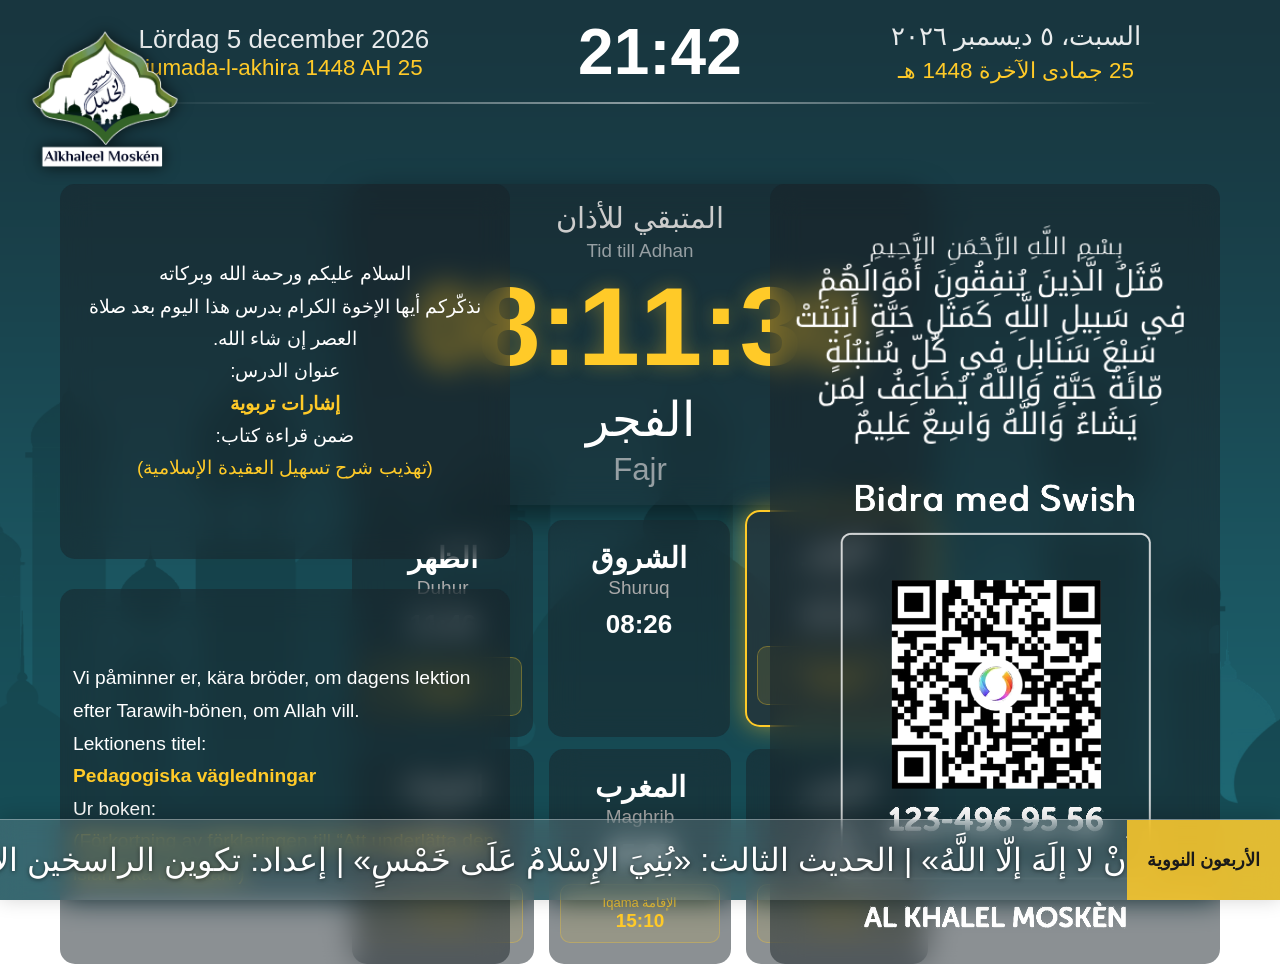
==== commit e8d4f2e1: "Update monthly schedule templates" ====
--- a/index.html
+++ b/index.html
@@ -1,625 +1,628 @@
-<!DOCTYPE html>
-<html lang="ar" dir="rtl">
-<head>
-    <meta charset="UTF-8">
-    <title>مواقيت مسجد الخليل</title>
-    <style>
-        body { margin: 0; padding: 0; background: url('3.png') no-repeat center center fixed; background-size: cover; color: #fff; font-family: 'Segoe UI', Tahoma, sans-serif; height: 100vh; overflow: hidden; display: flex; flex-direction: column; align-items: center; }
-        #prayer-overlay { position: fixed; top: 0; left: 0; width: 100%; height: 100%; background-color: #004d00; z-index: 100; display: none; flex-direction: column; justify-content: center; align-items: center; text-align: center; }
-        .top-left-logo { position: fixed; top: 15px; left: 15px; z-index: 10; }
-        .top-left-logo img { width: 180px; height: auto; filter: drop-shadow(0 0 8px rgba(0,0,0,0.7)); }
-        .cards-and-side { display: flex; flex-direction: row; align-items: stretch; gap: 15px; margin: 15px auto; width: 45%; }
-        .left-side-cards { position: fixed; left: 60px; display: flex; flex-direction: column; width: 450px; gap: 30px; }
-        .left-side-cards .prayer-card { flex: 1; justify-content: center; align-items: center; padding: 15px 12px; text-align: center; font-size: 1.2rem; line-height: 1.7; color: #fff; }
-        .right-side-images { position: fixed; right: 60px; display: flex; flex-direction: column; width: 450px; }
-        .right-side-images .prayer-card { flex: 1; justify-content: center; align-items: center; padding: 15px; gap: 10px; }
-        .right-side-images img { width: 100%; height: auto; object-fit: contain; }
-        .timer-wrapper { display: flex; align-items: center; justify-content: center; gap: 20px; margin-top: 80px; width: 45%; }
-        .header-top { width: 90%; display: flex; justify-content: space-around; align-items: center; padding: 15px 0; font-size: 1.8rem; color: #ffffff; background: transparent; backdrop-filter: none; -webkit-backdrop-filter: none; position: relative; }
-        .header-top::after { content: ""; position: absolute; bottom: 0; left: 5%; width: 90%; height: 2px; background: linear-gradient(to right, transparent, rgba(255,255,255,0.5), transparent); }
-        #clock { font-size: 4rem; font-weight: 700; text-align: center; }
-        #date-ar, #date-se { font-size: 1.6rem; opacity: 0.9; }
-        .prayer-cards-container { display: flex; flex-direction: column; gap: 12px; flex: 1; }
-        .prayer-row { display: flex; justify-content: center; gap: 15px; width: 100%; }
-        .prayer-row .prayer-card { flex: 1; }
-        .prayer-card { background: rgba(25,35,40,0.5); border-radius: 15px; padding: 20px 10px; flex: 1; min-width: 150px; text-align: center; border: 1px solid rgba(255,255,255,0.0); backdrop-filter: blur(15px); -webkit-backdrop-filter: blur(15px); display: flex; flex-direction: column; transition: all 0.4s ease; }
-        .prayer-name { color: #ffffff; font-size: 1.8rem; font-weight: bold; margin-bottom: 2px; }
-        .swedish-name { color: #aaa; font-size: 1.2rem; margin-bottom: 10px; text-transform: capitalize; }
-        .prayer-time { color: #ffffff; font-size: 1.6rem; font-weight: bold; margin-bottom: 15px; }
-        .iqama-box { background: rgba(255,202,40,0.1); border: 1px solid rgba(255,202,40,0.3); padding: 10px 5px; border-radius: 10px; margin-top: auto; }
-        .iqama-label { color: #ffca28; font-size: 0.8rem; display: block; opacity: 0.8; }
-        .iqama-time { color: #ffca28; font-size: 1.2rem; font-weight: bold; }
-        .active-card { border: 2px solid #ffca28 !important; box-shadow: 0 0 25px rgba(255,202,40,0.5); transform: translateY(-10px); background: rgba(40,50,55,0.7) !important; }
-        .countdown-time { font-size: 7rem; font-weight: bold; color: #ffca28; font-family: sans-serif; text-shadow: 0 0 20px rgba(255,202,40,0.3); }
-        .swedish-text { display: block; font-size: 0.65em; color: #969fa3; margin-top: 5px; }
-        .countdown-container { background: rgba(25,35,40,0.5); border: 2px solid rgba(255,202,40,0); border-radius: 20px; padding: 15px 40px; text-align: center; backdrop-filter: blur(15px); -webkit-backdrop-filter: blur(15px); box-shadow: 0 10px 30px rgba(0,0,0,0.5); margin-top: 20px; width: 45%; max-width: 1000px; min-width: 400px; transition: all 0.5s ease; }
-        .iqama-blink { animation: blinker 2.8s infinite; }
-        @keyframes blinker { 50% { background-color: rgba(1,0,0,0.5); } }
-        .bottom-center-logo { position: fixed; bottom: 120px; left: 50%; transform: translateX(-50%); z-index: 5; text-align: center; }
-        .ticker-bar { position: fixed; bottom: 0; left: 0; width: 100%; background: rgba(255,255,255,0.15); backdrop-filter: blur(12px); -webkit-backdrop-filter: blur(12px); border-top: 1px solid rgba(255,255,255,0.3); display: flex; flex-direction: column; overflow: hidden; z-index: 50; box-shadow: 0 -2px 20px rgba(0,0,0,0.2); }
-        .ticker-row { display: flex; align-items: center; height: 80px; overflow: hidden; }
-        .ticker-label { flex-shrink: 0; background: rgba(255,202,40,0.85); color: #1a1a1a; font-weight: bold; font-size: 1.1rem; padding: 0 20px; height: 100%; display: flex; align-items: center; white-space: nowrap; min-width: 110px; justify-content: center; }
-        .ticker-track { flex: 1; overflow: hidden; position: relative; height: 80px; }
-        .ticker-inner { position: absolute; top: 0; left: 0; white-space: nowrap; font-size: 2rem; line-height: 80px; text-shadow: 0 1px 4px rgba(0,0,0,0.5); will-change: transform; }
-    </style>
-</head>
-<body>
-
-    <div class="top-left-logo">
-        <img src="logo.png" alt="Logo" onerror="this.style.display='none'">
-    </div>
-
-    <div id="prayer-overlay">
-        <h1 style="font-size:6rem;margin:0;text-align:center;">أقيمت الصلاة</h1>
-        <p style="font-size:3rem;text-align:center;">الرجاء إغلاق الهاتف</p>
-        <p style="font-size:1.5rem;color:#ccc;text-align:center;">Stäng av mobilen</p>
-    </div>
-
-    <div class="header-top">
-        <div style="display:flex;flex-direction:column;align-items:center;">
-            <div id="date-ar">---</div>
-            <div id="date-hijri" style="font-size:1.4rem;color:#ffca28;margin-top:5px;">---</div>
-        </div>
-        <div id="clock">00:00</div>
-        <div style="display:flex;flex-direction:column;align-items:center;">
-            <div id="date-se">---</div>
-            <div id="date-hijri-se" style="font-size:1.4rem;color:#ffca28;">---</div>
-        </div>
-    </div>
-
-    <div class="timer-wrapper">
-        <div class="countdown-container" id="timer-box" style="margin-top:0;flex:1;">
-            <div id="timer-label" style="font-size:1.8rem;color:#ccc;text-align:center;">
-                المتبقي للأذان <span class="swedish-text">Tid till Adhan</span>
-            </div>
-            <div class="countdown-time" id="timer">00:00:00</div>
-            <div id="timer-prayer-name" style="font-size:3rem;text-align:center;">---</div>
-        </div>
-    </div>
-
-    <div class="cards-and-side">
-        <div class="prayer-cards-container" id="prayer-cards">
-            <div class="prayer-row">
-                <div class="prayer-card" id="card-fajr">
-                    <div class="prayer-name">الفجر</div>
-                    <div class="swedish-name">Fajr</div>
-                    <div class="prayer-time" id="fajr-time">--:--</div>
-                    <div class="iqama-box">
-                        <span class="iqama-label">الإقامة Iqama</span>
-                        <span class="iqama-time" id="fajr-iqama">--:--</span>
-                    </div>
-                </div>
-                <div class="prayer-card" id="card-shuruq">
-                    <div class="prayer-name">الشروق</div>
-                    <div class="swedish-name">Shuruq</div>
-                    <div class="prayer-time" id="shuruq-time">--:--</div>
-                </div>
-                <div class="prayer-card" id="card-duhur">
-                    <div class="prayer-name">الظهر</div>
-                    <div class="swedish-name">Duhur</div>
-                    <div class="prayer-time" id="duhur-time">--:--</div>
-                    <div class="iqama-box">
-                        <span class="iqama-label">الإقامة Iqama</span>
-                        <span class="iqama-time" id="duhur-iqama">--:--</span>
-                    </div>
-                </div>
-            </div>
-            <div class="prayer-row">
-                <div class="prayer-card" id="card-asr">
-                    <div class="prayer-name">العصر</div>
-                    <div class="swedish-name">Asr</div>
-                    <div class="prayer-time" id="asr-time">--:--</div>
-                    <div class="iqama-box">
-                        <span class="iqama-label">الإقامة Iqama</span>
-                        <span class="iqama-time" id="asr-iqama">--:--</span>
-                    </div>
-                </div>
-                <div class="prayer-card" id="card-maghrib">
-                    <div class="prayer-name">المغرب</div>
-                    <div class="swedish-name">Maghrib</div>
-                    <div class="prayer-time" id="maghrib-time">--:--</div>
-                    <div class="iqama-box">
-                        <span class="iqama-label">الإقامة Iqama</span>
-                        <span class="iqama-time" id="maghrib-iqama">--:--</span>
-                    </div>
-                </div>
-                <div class="prayer-card" id="card-ishâ">
-                    <div class="prayer-name">العشاء</div>
-                    <div class="swedish-name">Ishâ</div>
-                    <div class="prayer-time" id="ishâ-time">--:--</div>
-                    <div class="iqama-box">
-                        <span class="iqama-label">الإقامة Iqama</span>
-                        <span class="iqama-time" id="ishâ-iqama">--:--</span>
-                    </div>
-                </div>
-            </div>
-        </div>
-    </div>
-
-    <div class="left-side-cards" id="left-cards">
-        <div class="prayer-card" id="left-card-top">
-            <p style="margin:0;white-space:pre-line;">السلام عليكم ورحمة الله وبركاته
-نذكّركم أيها الإخوة الكرام بدرس هذا اليوم بعد صلاة العصر إن شاء الله.
-عنوان الدرس:
-<strong style="color:#ffca28;">إشارات تربوية</strong>
-ضمن قراءة كتاب:
-<span style="color:#ffca28;">(تهذيب شرح تسهيل العقيدة الإسلامية)</span></p>
-        </div>
-        <div class="prayer-card" id="left-card-bottom" style="font-size:1.2rem;direction:ltr;text-align:left;">
-            <p style="margin:0;white-space:pre-line;">Vi påminner er, kära bröder, om dagens lektion efter Tarawih-bönen, om Allah vill.
-Lektionens titel:
-<strong style="color:#ffca28;">Pedagogiska vägledningar</strong>
-Ur boken:
-<span style="color:#ffca28;">(Förkortning av förklaringen till &ldquo;Att underlätta den islamiska trosläran&rdquo;)</span></p>
-        </div>
-    </div>
-
-    <div class="right-side-images" id="right-img-card">
-        <div class="prayer-card" style="flex:1;justify-content:center;align-items:center;padding:15px;gap:10px;">
-            <img src="4.png" alt="4" onerror="this.style.display='none'">
-            <img src="5.png" alt="5" onerror="this.style.display='none'">
-        </div>
-    </div>
-
-    <div class="ticker-bar">
-        <div class="ticker-row">
-            <div class="ticker-label">الأربعون النووية</div>
-            <div class="ticker-track" id="track-ar">
-                <div class="ticker-inner" id="ticker-ar" style="color:#fff;"></div>
-            </div>
-        </div>
-    </div>
-
-    <script>
-        var arText = 'الأربعون النووية  |  ﷽  |  الحديث الأول: عَنْ أَمِيرِ المُؤْمِنِينَ أَبِي حَفْصٍ عُمَرَ بْنِ الخَطّابِ (رضي الله عنه): «إنَّما الأَعْمالُ بِالنِّيّاتِ، وَإِنَّما لِكُلِّ امْرِئٍ ما نَوَى»  |  الحديث الثاني: «الإِسْلامُ أَنْ تَشْهَدَ أَنْ لا إلَهَ إلّا اللَّهُ»  |  الحديث الثالث: «بُنِيَ الإِسْلامُ عَلَى خَمْسٍ»  |  إعداد: تكوين الراسخين       ';
-
+<!DOCTYPE html>
+<html lang="ar" dir="rtl">
+<head>
+    <meta charset="UTF-8">
+    <title>مواقيت مسجد الخليل</title>
+    <style>
+        :root { --logo-size:180px; --logo-x:15px; --logo-y:15px; --clock-font:64px; --date-font:26px; --countdown-font:112px; --countdown-label-font:29px; --next-prayer-font:48px; --prayer-name-font:29px; --swedish-name-font:19px; --prayer-time-font:26px; --iqama-label-font:13px; --iqama-time-font:19px; --header-offset:0px; --countdown-offset:80px; --cards-offset:15px; --cards-width:45%; --card-gap:15px; --news-font:19px; --side-width:450px; --side-x:60px; --ticker-font:32px; --ticker-height:80px; }
+        body { margin: 0; padding: 0; background: url('3.png') no-repeat center center fixed; background-size: cover; color: #fff; font-family: 'Segoe UI', Tahoma, sans-serif; height: 100vh; overflow: hidden; display: flex; flex-direction: column; align-items: center; }
+        #prayer-overlay { position: fixed; top: 0; left: 0; width: 100%; height: 100%; background-color: #004d00; z-index: 100; display: none; flex-direction: column; justify-content: center; align-items: center; text-align: center; }
+        .top-left-logo { position: fixed; top: var(--logo-y); left: var(--logo-x); z-index: 10; }
+        .top-left-logo img { width: var(--logo-size); height: auto; filter: drop-shadow(0 0 8px rgba(0,0,0,0.7)); }
+        .cards-and-side { display: flex; flex-direction: row; align-items: stretch; gap: var(--card-gap); margin: var(--cards-offset) auto 15px; width: var(--cards-width); }
+        .left-side-cards { position: fixed; left: var(--side-x); display: flex; flex-direction: column; width: var(--side-width); gap: 30px; }
+        .left-side-cards .prayer-card { flex: 1; justify-content: center; align-items: center; padding: 15px 12px; text-align: center; font-size: var(--news-font); line-height: 1.7; color: #fff; }
+        .right-side-images { position: fixed; right: var(--side-x); display: flex; flex-direction: column; width: var(--side-width); }
+        .right-side-images .prayer-card { flex: 1; justify-content: center; align-items: center; padding: 15px; gap: 10px; }
+        .right-side-images img { width: 100%; height: auto; object-fit: contain; }
+        .timer-wrapper { display: flex; align-items: center; justify-content: center; gap: 20px; margin-top: var(--countdown-offset); width: var(--cards-width); }
+        .header-top { width: 90%; display: flex; justify-content: space-around; align-items: center; padding: 15px 0; margin-top:var(--header-offset); font-size: 1.8rem; color: #ffffff; background: transparent; backdrop-filter: none; -webkit-backdrop-filter: none; position: relative; }
+        .header-top::after { content: ""; position: absolute; bottom: 0; left: 5%; width: 90%; height: 2px; background: linear-gradient(to right, transparent, rgba(255,255,255,0.5), transparent); }
+        #clock { font-size: var(--clock-font); font-weight: 700; text-align: center; }
+        #date-ar, #date-se { font-size: var(--date-font); opacity: 0.9; }
+        .prayer-cards-container { display: flex; flex-direction: column; gap: 12px; flex: 1; }
+        .prayer-row { display: flex; justify-content: center; gap: var(--card-gap); width: 100%; }
+        .prayer-row .prayer-card { flex: 1; }
+        .prayer-card { background: rgba(25,35,40,0.5); border-radius: 15px; padding: 20px 10px; flex: 1; min-width: 150px; text-align: center; border: 1px solid rgba(255,255,255,0.0); backdrop-filter: blur(15px); -webkit-backdrop-filter: blur(15px); display: flex; flex-direction: column; transition: all 0.4s ease; }
+        .prayer-name { color: #ffffff; font-size: var(--prayer-name-font); font-weight: bold; margin-bottom: 2px; }
+        .swedish-name { color: #aaa; font-size: var(--swedish-name-font); margin-bottom: 10px; text-transform: capitalize; }
+        .prayer-time { color: #ffffff; font-size: var(--prayer-time-font); font-weight: bold; margin-bottom: 15px; }
+        .iqama-box { background: rgba(255,202,40,0.1); border: 1px solid rgba(255,202,40,0.3); padding: 10px 5px; border-radius: 10px; margin-top: auto; }
+        .iqama-label { color: #ffca28; font-size: var(--iqama-label-font); display: block; opacity: 0.8; }
+        .iqama-time { color: #ffca28; font-size: var(--iqama-time-font); font-weight: bold; }
+        .active-card { border: 2px solid #ffca28 !important; box-shadow: 0 0 25px rgba(255,202,40,0.5); transform: translateY(-10px); background: rgba(40,50,55,0.7) !important; }
+        .countdown-time { font-size: var(--countdown-font); font-weight: bold; color: #ffca28; font-family: sans-serif; text-shadow: 0 0 20px rgba(255,202,40,0.3); }
+        #timer-label { font-size:var(--countdown-label-font)!important; }
+        #timer-prayer-name { font-size:var(--next-prayer-font)!important; }
+        .swedish-text { display: block; font-size: 0.65em; color: #969fa3; margin-top: 5px; }
+        .countdown-container { background: rgba(25,35,40,0.5); border: 2px solid rgba(255,202,40,0); border-radius: 20px; padding: 15px 40px; text-align: center; backdrop-filter: blur(15px); -webkit-backdrop-filter: blur(15px); box-shadow: 0 10px 30px rgba(0,0,0,0.5); margin-top: 20px; width: 45%; max-width: 1000px; min-width: 400px; transition: all 0.5s ease; }
+        .iqama-blink { animation: blinker 2.8s infinite; }
+        @keyframes blinker { 50% { background-color: rgba(1,0,0,0.5); } }
+        .bottom-center-logo { position: fixed; bottom: 120px; left: 50%; transform: translateX(-50%); z-index: 5; text-align: center; }
+        .ticker-bar { position: fixed; bottom: 0; left: 0; width: 100%; background: rgba(255,255,255,0.15); backdrop-filter: blur(12px); -webkit-backdrop-filter: blur(12px); border-top: 1px solid rgba(255,255,255,0.3); display: flex; flex-direction: column; overflow: hidden; z-index: 50; box-shadow: 0 -2px 20px rgba(0,0,0,0.2); }
+        .ticker-row { display: flex; align-items: center; height: var(--ticker-height); overflow: hidden; }
+        .ticker-label { flex-shrink: 0; background: rgba(255,202,40,0.85); color: #1a1a1a; font-weight: bold; font-size: 1.1rem; padding: 0 20px; height: 100%; display: flex; align-items: center; white-space: nowrap; min-width: 110px; justify-content: center; }
+        .ticker-track { flex: 1; overflow: hidden; position: relative; height: var(--ticker-height); }
+        .ticker-inner { position: absolute; top: 0; left: 0; white-space: nowrap; font-size: var(--ticker-font); line-height: var(--ticker-height); text-shadow: 0 1px 4px rgba(0,0,0,0.5); will-change: transform; }
+    </style>
+</head>
+<body>
+
+    <div class="top-left-logo">
+        <img src="logo.png" alt="Logo" onerror="this.style.display='none'">
+    </div>
+
+    <div id="prayer-overlay">
+        <h1 style="font-size:6rem;margin:0;text-align:center;">أقيمت الصلاة</h1>
+        <p style="font-size:3rem;text-align:center;">الرجاء إغلاق الهاتف</p>
+        <p style="font-size:1.5rem;color:#ccc;text-align:center;">Stäng av mobilen</p>
+    </div>
+
+    <div class="header-top">
+        <div style="display:flex;flex-direction:column;align-items:center;">
+            <div id="date-ar">---</div>
+            <div id="date-hijri" style="font-size:1.4rem;color:#ffca28;margin-top:5px;">---</div>
+        </div>
+        <div id="clock">00:00</div>
+        <div style="display:flex;flex-direction:column;align-items:center;">
+            <div id="date-se">---</div>
+            <div id="date-hijri-se" style="font-size:1.4rem;color:#ffca28;">---</div>
+        </div>
+    </div>
+
+    <div class="timer-wrapper">
+        <div class="countdown-container" id="timer-box" style="margin-top:0;flex:1;">
+            <div id="timer-label" style="font-size:1.8rem;color:#ccc;text-align:center;">
+                المتبقي للأذان <span class="swedish-text">Tid till Adhan</span>
+            </div>
+            <div class="countdown-time" id="timer">00:00:00</div>
+            <div id="timer-prayer-name" style="font-size:3rem;text-align:center;">---</div>
+        </div>
+    </div>
+
+    <div class="cards-and-side">
+        <div class="prayer-cards-container" id="prayer-cards">
+            <div class="prayer-row">
+                <div class="prayer-card" id="card-fajr">
+                    <div class="prayer-name">الفجر</div>
+                    <div class="swedish-name">Fajr</div>
+                    <div class="prayer-time" id="fajr-time">--:--</div>
+                    <div class="iqama-box">
+                        <span class="iqama-label">الإقامة Iqama</span>
+                        <span class="iqama-time" id="fajr-iqama">--:--</span>
+                    </div>
+                </div>
+                <div class="prayer-card" id="card-shuruq">
+                    <div class="prayer-name">الشروق</div>
+                    <div class="swedish-name">Shuruq</div>
+                    <div class="prayer-time" id="shuruq-time">--:--</div>
+                </div>
+                <div class="prayer-card" id="card-duhur">
+                    <div class="prayer-name">الظهر</div>
+                    <div class="swedish-name">Duhur</div>
+                    <div class="prayer-time" id="duhur-time">--:--</div>
+                    <div class="iqama-box">
+                        <span class="iqama-label">الإقامة Iqama</span>
+                        <span class="iqama-time" id="duhur-iqama">--:--</span>
+                    </div>
+                </div>
+            </div>
+            <div class="prayer-row">
+                <div class="prayer-card" id="card-asr">
+                    <div class="prayer-name">العصر</div>
+                    <div class="swedish-name">Asr</div>
+                    <div class="prayer-time" id="asr-time">--:--</div>
+                    <div class="iqama-box">
+                        <span class="iqama-label">الإقامة Iqama</span>
+                        <span class="iqama-time" id="asr-iqama">--:--</span>
+                    </div>
+                </div>
+                <div class="prayer-card" id="card-maghrib">
+                    <div class="prayer-name">المغرب</div>
+                    <div class="swedish-name">Maghrib</div>
+                    <div class="prayer-time" id="maghrib-time">--:--</div>
+                    <div class="iqama-box">
+                        <span class="iqama-label">الإقامة Iqama</span>
+                        <span class="iqama-time" id="maghrib-iqama">--:--</span>
+                    </div>
+                </div>
+                <div class="prayer-card" id="card-ishâ">
+                    <div class="prayer-name">العشاء</div>
+                    <div class="swedish-name">Ishâ</div>
+                    <div class="prayer-time" id="ishâ-time">--:--</div>
+                    <div class="iqama-box">
+                        <span class="iqama-label">الإقامة Iqama</span>
+                        <span class="iqama-time" id="ishâ-iqama">--:--</span>
+                    </div>
+                </div>
+            </div>
+        </div>
+    </div>
+
+    <div class="left-side-cards" id="left-cards">
+        <div class="prayer-card" id="left-card-top">
+            <p style="margin:0;white-space:pre-line;">السلام عليكم ورحمة الله وبركاته
+نذكّركم أيها الإخوة الكرام بدرس هذا اليوم بعد صلاة العصر إن شاء الله.
+عنوان الدرس:
+<strong style="color:#ffca28;">إشارات تربوية</strong>
+ضمن قراءة كتاب:
+<span style="color:#ffca28;">(تهذيب شرح تسهيل العقيدة الإسلامية)</span></p>
+        </div>
+        <div class="prayer-card" id="left-card-bottom" style="font-size:1.2rem;direction:ltr;text-align:left;">
+            <p style="margin:0;white-space:pre-line;">Vi påminner er, kära bröder, om dagens lektion efter Tarawih-bönen, om Allah vill.
+Lektionens titel:
+<strong style="color:#ffca28;">Pedagogiska vägledningar</strong>
+Ur boken:
+<span style="color:#ffca28;">(Förkortning av förklaringen till &ldquo;Att underlätta den islamiska trosläran&rdquo;)</span></p>
+        </div>
+    </div>
+
+    <div class="right-side-images" id="right-img-card">
+        <div class="prayer-card" style="flex:1;justify-content:center;align-items:center;padding:15px;gap:10px;">
+            <img src="4.png" alt="4" onerror="this.style.display='none'">
+            <img src="5.png" alt="5" onerror="this.style.display='none'">
+        </div>
+    </div>
+
+    <div class="ticker-bar">
+        <div class="ticker-row">
+            <div class="ticker-label">الأربعون النووية</div>
+            <div class="ticker-track" id="track-ar">
+                <div class="ticker-inner" id="ticker-ar" style="color:#fff;"></div>
+            </div>
+        </div>
+    </div>
+
+    <script>
+        var arText = 'الأربعون النووية  |  ﷽  |  الحديث الأول: عَنْ أَمِيرِ المُؤْمِنِينَ أَبِي حَفْصٍ عُمَرَ بْنِ الخَطّابِ (رضي الله عنه): «إنَّما الأَعْمالُ بِالنِّيّاتِ، وَإِنَّما لِكُلِّ امْرِئٍ ما نَوَى»  |  الحديث الثاني: «الإِسْلامُ أَنْ تَشْهَدَ أَنْ لا إلَهَ إلّا اللَّهُ»  |  الحديث الثالث: «بُنِيَ الإِسْلامُ عَلَى خَمْسٍ»  |  إعداد: تكوين الراسخين       ';
+
         function startTicker(elId, text, speed, dir) {
             var el = document.getElementById(elId);
             if (!el) return;
             if (el._tickerFrame) cancelAnimationFrame(el._tickerFrame);
             el.textContent = text + text;
-            var pos = 0, half = 0;
-            function measure() {
-                half = el.scrollWidth / 2;
-                if (half === 0) { setTimeout(measure, 100); return; }
-                pos = dir === 'ltr' ? -half : 0;
-                tick();
-            }
-            function tick() {
-                if (dir === 'ltr') { pos += speed; if (pos >= 0) pos = -half; }
-                else { pos -= speed; if (pos <= -half) pos = 0; }
-                el.style.transform = 'translateX(' + pos + 'px)';
+            var pos = 0, half = 0;
+            function measure() {
+                half = el.scrollWidth / 2;
+                if (half === 0) { setTimeout(measure, 100); return; }
+                pos = dir === 'ltr' ? -half : 0;
+                tick();
+            }
+            function tick() {
+                if (dir === 'ltr') { pos += speed; if (pos >= 0) pos = -half; }
+                else { pos -= speed; if (pos <= -half) pos = 0; }
+                el.style.transform = 'translateX(' + pos + 'px)';
                 el._tickerFrame = requestAnimationFrame(tick);
-            }
-            measure();
-        }
-        window.addEventListener('load', function() { startTicker('ticker-ar', arText, 1, 'ltr'); });
-    </script>
-
-    <script>
-                const prayerData = [
-            {"Datum":"2026-02-22 00:00:00","Fajr":"04:57","Shuruq":"07:11","Duhur":"12:09","Asr":"14:29","Maghrib":"17:08","Ishâ":"19:14"},
-            {"Datum":"2026-02-23 00:00:00","Fajr":"23:55","Shuruq":"07:08","Duhur":"12:09","Asr":"14:31","Maghrib":"17:11","Ishâ":"19:16"},
-            {"Datum":"2026-02-24 00:00:00","Fajr":"02:30","Shuruq":"07:05","Duhur":"12:08","Asr":"14:33","Maghrib":"17:13","Ishâ":"19:18"},
-            {"Datum":"2026-02-25 00:00:00","Fajr":"04:49","Shuruq":"07:02","Duhur":"12:08","Asr":"14:34","Maghrib":"17:15","Ishâ":"19:21"},
-            {"Datum":"2026-02-26 00:00:00","Fajr":"04:47","Shuruq":"07:00","Duhur":"12:08","Asr":"14:36","Maghrib":"17:18","Ishâ":"19:23"},
-            {"Datum":"2026-02-27 00:00:00","Fajr":"04:44","Shuruq":"06:57","Duhur":"12:08","Asr":"14:38","Maghrib":"17:20","Ishâ":"19:26"},
-            {"Datum":"2026-02-28 00:00:00","Fajr":"04:41","Shuruq":"06:54","Duhur":"12:08","Asr":"14:40","Maghrib":"17:23","Ishâ":"19:28"},
-            {"Datum":"2026-03-01 00:00:00","Fajr":"04:38","Shuruq":"06:51","Duhur":"12:08","Asr":"14:41","Maghrib":"17:25","Ishâ":"19:30"},
-            {"Datum":"2026-03-02 00:00:00","Fajr":"04:36","Shuruq":"06:49","Duhur":"12:07","Asr":"14:43","Maghrib":"17:27","Ishâ":"19:33"},
-            {"Datum":"2026-03-03 00:00:00","Fajr":"04:33","Shuruq":"06:46","Duhur":"12:07","Asr":"14:45","Maghrib":"17:30","Ishâ":"19:35"},
-            {"Datum":"2026-03-04 00:00:00","Fajr":"04:30","Shuruq":"06:43","Duhur":"12:07","Asr":"14:46","Maghrib":"17:32","Ishâ":"21:21"},
-            {"Datum":"2026-03-05 00:00:00","Fajr":"04:27","Shuruq":"06:40","Duhur":"12:07","Asr":"14:48","Maghrib":"17:34","Ishâ":"19:40"},
-            {"Datum":"2026-03-06 00:00:00","Fajr":"04:24","Shuruq":"06:37","Duhur":"12:07","Asr":"14:50","Maghrib":"17:37","Ishâ":"19:42"},
-            {"Datum":"2026-03-07 00:00:00","Fajr":"04:21","Shuruq":"06:35","Duhur":"12:06","Asr":"14:51","Maghrib":"17:39","Ishâ":"19:45"},
-            {"Datum":"2026-03-08 00:00:00","Fajr":"04:18","Shuruq":"06:32","Duhur":"12:06","Asr":"14:53","Maghrib":"17:42","Ishâ":"19:47"},
-            {"Datum":"2026-03-09 00:00:00","Fajr":"04:15","Shuruq":"06:29","Duhur":"12:06","Asr":"14:54","Maghrib":"17:44","Ishâ":"19:50"},
-            {"Datum":"2026-03-10 00:00:00","Fajr":"04:12","Shuruq":"06:26","Duhur":"12:06","Asr":"14:56","Maghrib":"17:46","Ishâ":"19:53"},
-            {"Datum":"2026-03-11 00:00:00","Fajr":"04:09","Shuruq":"06:23","Duhur":"12:05","Asr":"14:58","Maghrib":"17:49","Ishâ":"19:55"},
-            {"Datum":"2026-03-12 00:00:00","Fajr":"04:05","Shuruq":"06:20","Duhur":"12:05","Asr":"14:59","Maghrib":"17:51","Ishâ":"19:58"},
-            {"Datum":"2026-03-13 00:00:00","Fajr":"04:02","Shuruq":"06:18","Duhur":"12:05","Asr":"15:01","Maghrib":"17:53","Ishâ":"20:00"},
-            {"Datum":"2026-03-14 00:00:00","Fajr":"03:59","Shuruq":"06:15","Duhur":"12:04","Asr":"15:02","Maghrib":"17:55","Ishâ":"20:03"},
-            {"Datum":"2026-03-15 00:00:00","Fajr":"03:56","Shuruq":"06:12","Duhur":"12:04","Asr":"15:04","Maghrib":"17:58","Ishâ":"20:06"},
-            {"Datum":"2026-03-16 00:00:00","Fajr":"03:52","Shuruq":"06:09","Duhur":"12:04","Asr":"15:05","Maghrib":"18:00","Ishâ":"20:08"},
-            {"Datum":"2026-03-17 00:00:00","Fajr":"03:49","Shuruq":"06:06","Duhur":"12:04","Asr":"15:07","Maghrib":"18:02","Ishâ":"20:11"},
-            {"Datum":"2026-03-18 00:00:00","Fajr":"03:46","Shuruq":"06:03","Duhur":"12:03","Asr":"15:08","Maghrib":"18:05","Ishâ":"20:14"},
-            {"Datum":"2026-03-19 00:00:00","Fajr":"03:42","Shuruq":"06:00","Duhur":"12:03","Asr":"15:10","Maghrib":"18:07","Ishâ":"20:17"},
-            {"Datum":"2026-03-20 00:00:00","Fajr":"03:39","Shuruq":"05:57","Duhur":"12:03","Asr":"15:11","Maghrib":"18:09","Ishâ":"20:19"},
-            {"Datum":"2026-03-21 00:00:00","Fajr":"03:35","Shuruq":"05:55","Duhur":"12:02","Asr":"15:13","Maghrib":"18:12","Ishâ":"20:22"},
-            {"Datum":"2026-03-22 00:00:00","Fajr":"03:32","Shuruq":"05:52","Duhur":"12:02","Asr":"15:14","Maghrib":"18:14","Ishâ":"20:25"},
-            {"Datum":"2026-03-23 00:00:00","Fajr":"03:28","Shuruq":"05:49","Duhur":"12:02","Asr":"15:15","Maghrib":"18:16","Ishâ":"20:28"},
-            {"Datum":"2026-03-24 00:00:00","Fajr":"03:24","Shuruq":"05:46","Duhur":"12:02","Asr":"15:17","Maghrib":"18:18","Ishâ":"20:31"},
-            {"Datum":"2026-03-25 00:00:00","Fajr":"03:21","Shuruq":"05:43","Duhur":"12:01","Asr":"15:18","Maghrib":"18:21","Ishâ":"20:34"},
-            {"Datum":"2026-03-26 00:00:00","Fajr":"03:17","Shuruq":"05:40","Duhur":"12:01","Asr":"15:20","Maghrib":"18:23","Ishâ":"20:37"},
-            {"Datum":"2026-03-27 00:00:00","Fajr":"03:13","Shuruq":"05:37","Duhur":"12:01","Asr":"15:21","Maghrib":"18:25","Ishâ":"20:40"},
-            {"Datum":"2026-03-28 00:00:00","Fajr":"03:09","Shuruq":"05:34","Duhur":"12:00","Asr":"15:22","Maghrib":"18:28","Ishâ":"20:43"},
-            {"Datum":"2026-03-29 00:00:00","Fajr":"04:06","Shuruq":"06:31","Duhur":"13:00","Asr":"16:24","Maghrib":"19:30","Ishâ":"21:47"},
-            {"Datum":"2026-03-30 00:00:00","Fajr":"04:02","Shuruq":"06:29","Duhur":"13:00","Asr":"16:25","Maghrib":"19:32","Ishâ":"21:50"},
-            {"Datum":"2026-03-31 00:00:00","Fajr":"03:58","Shuruq":"06:26","Duhur":"12:59","Asr":"16:26","Maghrib":"19:34","Ishâ":"21:53"},
-            {"Datum":"2026-04-01 00:00:00","Fajr":"03:54","Shuruq":"06:23","Duhur":"12:59","Asr":"16:28","Maghrib":"19:37","Ishâ":"21:56"},
-            {"Datum":"2026-04-02 00:00:00","Fajr":"03:49","Shuruq":"06:20","Duhur":"12:59","Asr":"16:29","Maghrib":"19:39","Ishâ":"22:00"},
-            {"Datum":"2026-04-03 00:00:00","Fajr":"03:45","Shuruq":"06:17","Duhur":"12:59","Asr":"16:30","Maghrib":"19:41","Ishâ":"22:03"},
-            {"Datum":"2026-04-04 00:00:00","Fajr":"03:41","Shuruq":"06:14","Duhur":"12:58","Asr":"16:31","Maghrib":"19:44","Ishâ":"22:07"},
-            {"Datum":"2026-04-05 00:00:00","Fajr":"03:37","Shuruq":"06:11","Duhur":"12:58","Asr":"16:33","Maghrib":"19:46","Ishâ":"22:10"},
-            {"Datum":"2026-04-06 00:00:00","Fajr":"03:32","Shuruq":"06:09","Duhur":"12:58","Asr":"16:34","Maghrib":"19:48","Ishâ":"22:14"},
-            {"Datum":"2026-04-07 00:00:00","Fajr":"03:28","Shuruq":"06:06","Duhur":"12:57","Asr":"16:35","Maghrib":"19:50","Ishâ":"22:18"},
-            {"Datum":"2026-04-08 00:00:00","Fajr":"03:23","Shuruq":"06:03","Duhur":"12:57","Asr":"16:36","Maghrib":"19:53","Ishâ":"22:21"},
-            {"Datum":"2026-04-09 00:00:00","Fajr":"03:18","Shuruq":"06:00","Duhur":"12:57","Asr":"16:38","Maghrib":"19:55","Ishâ":"22:25"},
-            {"Datum":"2026-04-10 00:00:00","Fajr":"03:14","Shuruq":"05:57","Duhur":"12:57","Asr":"16:39","Maghrib":"19:57","Ishâ":"22:29"},
-            {"Datum":"2026-04-11 00:00:00","Fajr":"03:09","Shuruq":"05:54","Duhur":"12:56","Asr":"16:40","Maghrib":"20:00","Ishâ":"22:33"},
-            {"Datum":"2026-04-12 00:00:00","Fajr":"03:03","Shuruq":"05:51","Duhur":"12:56","Asr":"16:41","Maghrib":"20:02","Ishâ":"22:38"},
-            {"Datum":"2026-04-13 00:00:00","Fajr":"02:58","Shuruq":"05:49","Duhur":"12:56","Asr":"16:42","Maghrib":"20:04","Ishâ":"22:42"},
-            {"Datum":"2026-04-14 00:00:00","Fajr":"02:53","Shuruq":"05:46","Duhur":"12:56","Asr":"16:43","Maghrib":"20:07","Ishâ":"22:46"},
-            {"Datum":"2026-04-15 00:00:00","Fajr":"02:51","Shuruq":"05:43","Duhur":"12:55","Asr":"16:45","Maghrib":"20:09","Ishâ":"22:51"},
-            {"Datum":"2026-04-16 00:00:00","Fajr":"02:50","Shuruq":"05:40","Duhur":"12:55","Asr":"16:46","Maghrib":"20:11","Ishâ":"22:52"},
-            {"Datum":"2026-04-17 00:00:00","Fajr":"02:48","Shuruq":"05:38","Duhur":"12:55","Asr":"16:47","Maghrib":"20:13","Ishâ":"22:53"},
-            {"Datum":"2026-04-18 00:00:00","Fajr":"02:47","Shuruq":"05:35","Duhur":"12:55","Asr":"16:48","Maghrib":"20:16","Ishâ":"22:54"},
-            {"Datum":"2026-04-19 00:00:00","Fajr":"02:46","Shuruq":"05:32","Duhur":"12:54","Asr":"16:49","Maghrib":"20:18","Ishâ":"22:55"},
-            {"Datum":"2026-04-20 00:00:00","Fajr":"02:45","Shuruq":"05:29","Duhur":"12:54","Asr":"16:50","Maghrib":"20:20","Ishâ":"22:56"},
-            {"Datum":"2026-04-21 00:00:00","Fajr":"02:43","Shuruq":"05:27","Duhur":"12:54","Asr":"16:51","Maghrib":"20:23","Ishâ":"22:57"},
-            {"Datum":"2026-04-22 00:00:00","Fajr":"02:42","Shuruq":"05:24","Duhur":"12:54","Asr":"16:52","Maghrib":"20:25","Ishâ":"22:58"},
-            {"Datum":"2026-04-23 00:00:00","Fajr":"02:41","Shuruq":"05:21","Duhur":"12:54","Asr":"16:53","Maghrib":"20:27","Ishâ":"22:59"},
-            {"Datum":"2026-04-24 00:00:00","Fajr":"02:40","Shuruq":"05:18","Duhur":"12:53","Asr":"16:55","Maghrib":"20:30","Ishâ":"22:59"},
-            {"Datum":"2026-04-25 00:00:00","Fajr":"02:39","Shuruq":"05:16","Duhur":"12:53","Asr":"16:56","Maghrib":"20:32","Ishâ":"23:00"},
-            {"Datum":"2026-04-26 00:00:00","Fajr":"02:37","Shuruq":"05:13","Duhur":"12:53","Asr":"16:57","Maghrib":"20:34","Ishâ":"23:01"},
-            {"Datum":"2026-04-27 00:00:00","Fajr":"02:36","Shuruq":"05:11","Duhur":"12:53","Asr":"16:58","Maghrib":"20:37","Ishâ":"23:02"},
-            {"Datum":"2026-04-28 00:00:00","Fajr":"02:35","Shuruq":"05:08","Duhur":"12:53","Asr":"16:59","Maghrib":"20:39","Ishâ":"23:03"},
-            {"Datum":"2026-04-29 00:00:00","Fajr":"02:34","Shuruq":"05:05","Duhur":"12:53","Asr":"17:00","Maghrib":"20:41","Ishâ":"23:04"},
-            {"Datum":"2026-04-30 00:00:00","Fajr":"02:33","Shuruq":"05:03","Duhur":"12:53","Asr":"17:01","Maghrib":"20:43","Ishâ":"23:05"},
-            {"Datum":"2026-05-01 00:00:00","Fajr":"02:32","Shuruq":"05:00","Duhur":"12:52","Asr":"17:02","Maghrib":"20:46","Ishâ":"23:06"},
-            {"Datum":"2026-05-02 00:00:00","Fajr":"02:31","Shuruq":"04:58","Duhur":"12:52","Asr":"17:03","Maghrib":"20:48","Ishâ":"23:07"},
-            {"Datum":"2026-05-03 00:00:00","Fajr":"02:30","Shuruq":"04:55","Duhur":"12:52","Asr":"17:04","Maghrib":"20:50","Ishâ":"23:08"},
-            {"Datum":"2026-05-04 00:00:00","Fajr":"02:29","Shuruq":"04:53","Duhur":"12:52","Asr":"17:05","Maghrib":"20:53","Ishâ":"23:09"},
-            {"Datum":"2026-05-05 00:00:00","Fajr":"02:28","Shuruq":"04:50","Duhur":"12:52","Asr":"17:06","Maghrib":"20:55","Ishâ":"23:10"},
-            {"Datum":"2026-05-06 00:00:00","Fajr":"02:27","Shuruq":"04:48","Duhur":"12:52","Asr":"17:06","Maghrib":"20:57","Ishâ":"23:11"},
-            {"Datum":"2026-05-07 00:00:00","Fajr":"02:26","Shuruq":"04:45","Duhur":"12:52","Asr":"17:07","Maghrib":"20:59","Ishâ":"23:11"},
-            {"Datum":"2026-05-08 00:00:00","Fajr":"02:25","Shuruq":"04:43","Duhur":"12:52","Asr":"17:08","Maghrib":"21:02","Ishâ":"23:12"},
-            {"Datum":"2026-05-09 00:00:00","Fajr":"02:24","Shuruq":"04:41","Duhur":"12:52","Asr":"17:09","Maghrib":"21:04","Ishâ":"23:13"},
-            {"Datum":"2026-05-10 00:00:00","Fajr":"02:23","Shuruq":"04:38","Duhur":"12:52","Asr":"17:10","Maghrib":"21:06","Ishâ":"23:14"},
-            {"Datum":"2026-05-11 00:00:00","Fajr":"02:22","Shuruq":"04:36","Duhur":"12:52","Asr":"17:11","Maghrib":"21:08","Ishâ":"23:15"},
-            {"Datum":"2026-05-12 00:00:00","Fajr":"02:21","Shuruq":"04:34","Duhur":"12:52","Asr":"17:12","Maghrib":"21:11","Ishâ":"23:16"},
-            {"Datum":"2026-05-13 00:00:00","Fajr":"02:20","Shuruq":"04:32","Duhur":"12:52","Asr":"17:13","Maghrib":"21:13","Ishâ":"23:17"},
-            {"Datum":"2026-05-14 00:00:00","Fajr":"02:19","Shuruq":"04:29","Duhur":"12:52","Asr":"17:14","Maghrib":"21:15","Ishâ":"23:18"},
-            {"Datum":"2026-05-15 00:00:00","Fajr":"02:18","Shuruq":"04:27","Duhur":"12:52","Asr":"17:14","Maghrib":"21:17","Ishâ":"23:19"},
-            {"Datum":"2026-05-16 00:00:00","Fajr":"02:17","Shuruq":"04:25","Duhur":"12:52","Asr":"17:15","Maghrib":"21:19","Ishâ":"23:20"},
-            {"Datum":"2026-05-17 00:00:00","Fajr":"02:17","Shuruq":"04:23","Duhur":"12:52","Asr":"17:16","Maghrib":"21:21","Ishâ":"23:21"},
-            {"Datum":"2026-05-18 00:00:00","Fajr":"02:16","Shuruq":"04:21","Duhur":"12:52","Asr":"17:17","Maghrib":"21:23","Ishâ":"23:22"},
-            {"Datum":"2026-05-19 00:00:00","Fajr":"02:15","Shuruq":"04:19","Duhur":"12:52","Asr":"17:18","Maghrib":"21:26","Ishâ":"23:23"},
-            {"Datum":"2026-05-20 00:00:00","Fajr":"02:14","Shuruq":"04:17","Duhur":"12:52","Asr":"17:19","Maghrib":"21:28","Ishâ":"23:24"},
-            {"Datum":"2026-05-21 00:00:00","Fajr":"02:13","Shuruq":"04:15","Duhur":"12:52","Asr":"17:19","Maghrib":"21:30","Ishâ":"23:25"},
-            {"Datum":"2026-05-22 00:00:00","Fajr":"02:13","Shuruq":"04:13","Duhur":"12:52","Asr":"17:20","Maghrib":"21:32","Ishâ":"23:25"},
-            {"Datum":"2026-05-23 00:00:00","Fajr":"02:12","Shuruq":"04:11","Duhur":"12:52","Asr":"17:21","Maghrib":"21:34","Ishâ":"23:26"},
-            {"Datum":"2026-05-24 00:00:00","Fajr":"02:11","Shuruq":"04:10","Duhur":"12:52","Asr":"17:22","Maghrib":"21:36","Ishâ":"23:27"},
-            {"Datum":"2026-05-25 00:00:00","Fajr":"02:11","Shuruq":"04:08","Duhur":"12:52","Asr":"17:22","Maghrib":"21:37","Ishâ":"23:28"},
-            {"Datum":"2026-05-26 00:00:00","Fajr":"02:10","Shuruq":"04:06","Duhur":"12:52","Asr":"17:23","Maghrib":"21:39","Ishâ":"23:29"},
-            {"Datum":"2026-05-27 00:00:00","Fajr":"02:10","Shuruq":"04:05","Duhur":"12:52","Asr":"17:24","Maghrib":"21:41","Ishâ":"23:30"},
-            {"Datum":"2026-05-28 00:00:00","Fajr":"02:09","Shuruq":"04:03","Duhur":"12:53","Asr":"17:24","Maghrib":"21:43","Ishâ":"23:31"},
-            {"Datum":"2026-05-29 00:00:00","Fajr":"02:08","Shuruq":"04:02","Duhur":"12:53","Asr":"17:25","Maghrib":"21:45","Ishâ":"23:31"},
-            {"Datum":"2026-05-30 00:00:00","Fajr":"02:08","Shuruq":"04:00","Duhur":"12:53","Asr":"17:26","Maghrib":"21:46","Ishâ":"23:32"},
-            {"Datum":"2026-05-31 00:00:00","Fajr":"02:08","Shuruq":"03:59","Duhur":"12:53","Asr":"17:26","Maghrib":"21:48","Ishâ":"23:33"},
-            {"Datum":"2026-06-01 00:00:00","Fajr":"02:07","Shuruq":"03:57","Duhur":"12:53","Asr":"17:27","Maghrib":"21:50","Ishâ":"23:34"},
-            {"Datum":"2026-06-02 00:00:00","Fajr":"02:07","Shuruq":"03:56","Duhur":"12:53","Asr":"17:28","Maghrib":"21:51","Ishâ":"23:35"},
-            {"Datum":"2026-06-03 00:00:00","Fajr":"02:06","Shuruq":"03:55","Duhur":"12:53","Asr":"17:28","Maghrib":"21:53","Ishâ":"23:35"},
-            {"Datum":"2026-06-04 00:00:00","Fajr":"02:06","Shuruq":"03:54","Duhur":"12:54","Asr":"17:29","Maghrib":"21:54","Ishâ":"23:36"},
-            {"Datum":"2026-06-05 00:00:00","Fajr":"02:06","Shuruq":"03:53","Duhur":"12:54","Asr":"17:29","Maghrib":"21:55","Ishâ":"23:37"},
-            {"Datum":"2026-06-06 00:00:00","Fajr":"02:05","Shuruq":"03:52","Duhur":"12:54","Asr":"17:30","Maghrib":"21:57","Ishâ":"23:37"},
-            {"Datum":"2026-06-07 00:00:00","Fajr":"02:05","Shuruq":"03:51","Duhur":"12:54","Asr":"17:30","Maghrib":"21:58","Ishâ":"23:38"},
-            {"Datum":"2026-06-08 00:00:00","Fajr":"02:05","Shuruq":"03:50","Duhur":"12:54","Asr":"17:31","Maghrib":"21:59","Ishâ":"23:39"},
-            {"Datum":"2026-06-09 00:00:00","Fajr":"02:05","Shuruq":"03:49","Duhur":"12:55","Asr":"17:31","Maghrib":"22:00","Ishâ":"23:39"},
-            {"Datum":"2026-06-10 00:00:00","Fajr":"02:04","Shuruq":"03:49","Duhur":"12:55","Asr":"17:32","Maghrib":"22:01","Ishâ":"23:40"},
-            {"Datum":"2026-06-11 00:00:00","Fajr":"02:04","Shuruq":"03:48","Duhur":"12:55","Asr":"17:32","Maghrib":"22:02","Ishâ":"23:40"},
-            {"Datum":"2026-06-12 00:00:00","Fajr":"02:04","Shuruq":"03:47","Duhur":"12:55","Asr":"17:33","Maghrib":"22:03","Ishâ":"23:41"},
-            {"Datum":"2026-06-13 00:00:00","Fajr":"02:04","Shuruq":"03:47","Duhur":"12:55","Asr":"17:33","Maghrib":"22:04","Ishâ":"23:41"},
-            {"Datum":"2026-06-14 00:00:00","Fajr":"02:04","Shuruq":"03:46","Duhur":"12:56","Asr":"17:33","Maghrib":"22:05","Ishâ":"23:42"},
-            {"Datum":"2026-06-15 00:00:00","Fajr":"02:04","Shuruq":"03:46","Duhur":"12:56","Asr":"17:34","Maghrib":"22:06","Ishâ":"23:42"},
-            {"Datum":"2026-06-16 00:00:00","Fajr":"02:04","Shuruq":"03:46","Duhur":"12:56","Asr":"17:34","Maghrib":"22:06","Ishâ":"23:42"},
-            {"Datum":"2026-06-17 00:00:00","Fajr":"02:04","Shuruq":"03:46","Duhur":"12:56","Asr":"17:34","Maghrib":"22:07","Ishâ":"23:43"},
-            {"Datum":"2026-06-18 00:00:00","Fajr":"02:04","Shuruq":"03:46","Duhur":"12:56","Asr":"17:35","Maghrib":"22:07","Ishâ":"23:43"},
-            {"Datum":"2026-06-19 00:00:00","Fajr":"02:04","Shuruq":"03:46","Duhur":"12:57","Asr":"17:35","Maghrib":"22:08","Ishâ":"23:43"},
-            {"Datum":"2026-06-20 00:00:00","Fajr":"02:04","Shuruq":"03:46","Duhur":"12:57","Asr":"17:35","Maghrib":"22:08","Ishâ":"23:44"},
-            {"Datum":"2026-06-21 00:00:00","Fajr":"02:05","Shuruq":"03:46","Duhur":"12:57","Asr":"17:36","Maghrib":"22:08","Ishâ":"23:44"},
-            {"Datum":"2026-06-22 00:00:00","Fajr":"02:05","Shuruq":"03:46","Duhur":"12:57","Asr":"17:36","Maghrib":"22:08","Ishâ":"23:44"},
-            {"Datum":"2026-06-23 00:00:00","Fajr":"02:05","Shuruq":"03:47","Duhur":"12:58","Asr":"17:36","Maghrib":"22:08","Ishâ":"23:44"},
-            {"Datum":"2026-06-24 00:00:00","Fajr":"02:05","Shuruq":"03:47","Duhur":"12:58","Asr":"17:36","Maghrib":"22:08","Ishâ":"23:44"},
-            {"Datum":"2026-06-25 00:00:00","Fajr":"02:06","Shuruq":"03:47","Duhur":"12:58","Asr":"17:36","Maghrib":"22:08","Ishâ":"23:44"},
-            {"Datum":"2026-06-26 00:00:00","Fajr":"02:06","Shuruq":"03:48","Duhur":"12:58","Asr":"17:36","Maghrib":"22:08","Ishâ":"23:44"},
-            {"Datum":"2026-06-27 00:00:00","Fajr":"02:06","Shuruq":"03:49","Duhur":"12:58","Asr":"17:36","Maghrib":"22:08","Ishâ":"23:44"},
-            {"Datum":"2026-06-28 00:00:00","Fajr":"02:07","Shuruq":"03:49","Duhur":"12:59","Asr":"17:36","Maghrib":"22:08","Ishâ":"23:44"},
-            {"Datum":"2026-06-29 00:00:00","Fajr":"02:07","Shuruq":"03:50","Duhur":"12:59","Asr":"17:36","Maghrib":"22:07","Ishâ":"23:44"},
-            {"Datum":"2026-06-30 00:00:00","Fajr":"02:08","Shuruq":"03:51","Duhur":"12:59","Asr":"17:36","Maghrib":"22:07","Ishâ":"23:44"},
-            {"Datum":"2026-07-01 00:00:00","Fajr":"02:08","Shuruq":"03:52","Duhur":"12:59","Asr":"17:36","Maghrib":"22:06","Ishâ":"23:44"},
-            {"Datum":"2026-07-02 00:00:00","Fajr":"02:09","Shuruq":"03:53","Duhur":"12:59","Asr":"17:36","Maghrib":"22:05","Ishâ":"23:44"},
-            {"Datum":"2026-07-03 00:00:00","Fajr":"02:09","Shuruq":"03:54","Duhur":"13:00","Asr":"17:36","Maghrib":"22:05","Ishâ":"23:44"},
-            {"Datum":"2026-07-04 00:00:00","Fajr":"02:10","Shuruq":"03:55","Duhur":"13:00","Asr":"17:36","Maghrib":"22:04","Ishâ":"23:43"},
-            {"Datum":"2026-07-05 00:00:00","Fajr":"02:10","Shuruq":"03:56","Duhur":"13:00","Asr":"17:36","Maghrib":"22:03","Ishâ":"23:43"},
-            {"Datum":"2026-07-06 00:00:00","Fajr":"02:11","Shuruq":"03:58","Duhur":"13:00","Asr":"17:36","Maghrib":"22:02","Ishâ":"23:43"},
-            {"Datum":"2026-07-07 00:00:00","Fajr":"02:11","Shuruq":"03:59","Duhur":"13:00","Asr":"17:36","Maghrib":"22:01","Ishâ":"23:42"},
-            {"Datum":"2026-07-08 00:00:00","Fajr":"02:12","Shuruq":"04:00","Duhur":"13:00","Asr":"17:35","Maghrib":"22:00","Ishâ":"23:42"},
-            {"Datum":"2026-07-09 00:00:00","Fajr":"02:13","Shuruq":"04:02","Duhur":"13:01","Asr":"17:35","Maghrib":"21:59","Ishâ":"23:42"},
-            {"Datum":"2026-07-10 00:00:00","Fajr":"02:13","Shuruq":"04:03","Duhur":"13:01","Asr":"17:35","Maghrib":"21:58","Ishâ":"23:41"},
-            {"Datum":"2026-07-11 00:00:00","Fajr":"02:14","Shuruq":"04:05","Duhur":"13:01","Asr":"17:35","Maghrib":"21:56","Ishâ":"23:41"},
-            {"Datum":"2026-07-12 00:00:00","Fajr":"02:15","Shuruq":"04:06","Duhur":"13:01","Asr":"17:34","Maghrib":"21:55","Ishâ":"23:40"},
-            {"Datum":"2026-07-13 00:00:00","Fajr":"02:16","Shuruq":"04:08","Duhur":"13:01","Asr":"17:34","Maghrib":"21:54","Ishâ":"23:40"},
-            {"Datum":"2026-07-14 00:00:00","Fajr":"02:16","Shuruq":"04:09","Duhur":"13:01","Asr":"17:33","Maghrib":"21:52","Ishâ":"23:39"},
-            {"Datum":"2026-07-15 00:00:00","Fajr":"02:17","Shuruq":"04:11","Duhur":"13:01","Asr":"17:33","Maghrib":"21:51","Ishâ":"23:38"},
-            {"Datum":"2026-07-16 00:00:00","Fajr":"02:18","Shuruq":"04:13","Duhur":"13:01","Asr":"17:33","Maghrib":"21:49","Ishâ":"23:38"},
-            {"Datum":"2026-07-17 00:00:00","Fajr":"02:19","Shuruq":"04:15","Duhur":"13:01","Asr":"17:32","Maghrib":"21:47","Ishâ":"23:37"},
-            {"Datum":"2026-07-18 00:00:00","Fajr":"02:19","Shuruq":"04:17","Duhur":"13:02","Asr":"17:31","Maghrib":"21:46","Ishâ":"23:36"},
-            {"Datum":"2026-07-19 00:00:00","Fajr":"02:20","Shuruq":"04:18","Duhur":"13:02","Asr":"17:31","Maghrib":"21:44","Ishâ":"23:36"},
-            {"Datum":"2026-07-20 00:00:00","Fajr":"02:21","Shuruq":"04:20","Duhur":"13:02","Asr":"17:30","Maghrib":"21:42","Ishâ":"23:35"},
-            {"Datum":"2026-07-21 00:00:00","Fajr":"02:22","Shuruq":"04:22","Duhur":"13:02","Asr":"17:30","Maghrib":"21:40","Ishâ":"23:34"},
-            {"Datum":"2026-07-22 00:00:00","Fajr":"02:22","Shuruq":"04:24","Duhur":"13:02","Asr":"17:29","Maghrib":"21:38","Ishâ":"23:33"},
-            {"Datum":"2026-07-23 00:00:00","Fajr":"02:23","Shuruq":"04:26","Duhur":"13:02","Asr":"17:28","Maghrib":"21:36","Ishâ":"23:33"},
-            {"Datum":"2026-07-24 00:00:00","Fajr":"02:24","Shuruq":"04:28","Duhur":"13:02","Asr":"17:28","Maghrib":"21:34","Ishâ":"23:32"},
-            {"Datum":"2026-07-25 00:00:00","Fajr":"02:25","Shuruq":"04:30","Duhur":"13:02","Asr":"17:27","Maghrib":"21:32","Ishâ":"23:31"},
-            {"Datum":"2026-07-26 00:00:00","Fajr":"02:26","Shuruq":"04:32","Duhur":"13:02","Asr":"17:26","Maghrib":"21:30","Ishâ":"23:30"},
-            {"Datum":"2026-07-27 00:00:00","Fajr":"02:27","Shuruq":"04:34","Duhur":"13:02","Asr":"17:25","Maghrib":"21:28","Ishâ":"23:29"},
-            {"Datum":"2026-07-28 00:00:00","Fajr":"02:27","Shuruq":"04:36","Duhur":"13:02","Asr":"17:25","Maghrib":"21:26","Ishâ":"23:28"},
-            {"Datum":"2026-07-29 00:00:00","Fajr":"02:28","Shuruq":"04:39","Duhur":"13:02","Asr":"17:24","Maghrib":"21:24","Ishâ":"23:27"},
-            {"Datum":"2026-07-30 00:00:00","Fajr":"02:29","Shuruq":"04:41","Duhur":"13:02","Asr":"17:23","Maghrib":"21:22","Ishâ":"23:26"},
-            {"Datum":"2026-07-31 00:00:00","Fajr":"02:30","Shuruq":"04:43","Duhur":"13:02","Asr":"17:22","Maghrib":"21:20","Ishâ":"23:25"},
-            {"Datum":"2026-08-01 00:00:00","Fajr":"02:31","Shuruq":"04:45","Duhur":"13:02","Asr":"17:21","Maghrib":"21:17","Ishâ":"23:24"},
-            {"Datum":"2026-08-02 00:00:00","Fajr":"02:31","Shuruq":"04:47","Duhur":"13:02","Asr":"17:20","Maghrib":"21:15","Ishâ":"23:23"},
-            {"Datum":"2026-08-03 00:00:00","Fajr":"02:32","Shuruq":"04:49","Duhur":"13:01","Asr":"17:19","Maghrib":"21:13","Ishâ":"23:22"},
-            {"Datum":"2026-08-04 00:00:00","Fajr":"02:33","Shuruq":"04:51","Duhur":"13:01","Asr":"17:18","Maghrib":"21:10","Ishâ":"23:21"},
-            {"Datum":"2026-08-05 00:00:00","Fajr":"02:34","Shuruq":"04:54","Duhur":"13:01","Asr":"17:17","Maghrib":"21:08","Ishâ":"23:20"},
-            {"Datum":"2026-08-06 00:00:00","Fajr":"02:35","Shuruq":"04:56","Duhur":"13:01","Asr":"17:16","Maghrib":"21:05","Ishâ":"23:19"},
-            {"Datum":"2026-08-07 00:00:00","Fajr":"02:36","Shuruq":"04:58","Duhur":"13:01","Asr":"17:15","Maghrib":"21:03","Ishâ":"23:18"},
-            {"Datum":"2026-08-08 00:00:00","Fajr":"02:36","Shuruq":"05:00","Duhur":"13:01","Asr":"17:13","Maghrib":"21:00","Ishâ":"23:16"},
-            {"Datum":"2026-08-09 00:00:00","Fajr":"02:37","Shuruq":"05:02","Duhur":"13:01","Asr":"17:12","Maghrib":"20:58","Ishâ":"23:15"},
-            {"Datum":"2026-08-10 00:00:00","Fajr":"02:38","Shuruq":"05:05","Duhur":"13:01","Asr":"17:11","Maghrib":"20:55","Ishâ":"23:14"},
-            {"Datum":"2026-08-11 00:00:00","Fajr":"02:39","Shuruq":"05:07","Duhur":"13:00","Asr":"17:10","Maghrib":"20:53","Ishâ":"23:13"},
-            {"Datum":"2026-08-12 00:00:00","Fajr":"02:39","Shuruq":"05:09","Duhur":"13:00","Asr":"17:09","Maghrib":"20:50","Ishâ":"23:12"},
-            {"Datum":"2026-08-13 00:00:00","Fajr":"02:40","Shuruq":"05:11","Duhur":"13:00","Asr":"17:07","Maghrib":"20:48","Ishâ":"23:10"},
-            {"Datum":"2026-08-14 00:00:00","Fajr":"02:41","Shuruq":"05:14","Duhur":"13:00","Asr":"17:06","Maghrib":"20:45","Ishâ":"23:09"},
-            {"Datum":"2026-08-15 00:00:00","Fajr":"02:42","Shuruq":"05:16","Duhur":"13:00","Asr":"17:05","Maghrib":"20:43","Ishâ":"23:08"},
-            {"Datum":"2026-08-16 00:00:00","Fajr":"02:43","Shuruq":"05:18","Duhur":"13:00","Asr":"17:03","Maghrib":"20:40","Ishâ":"23:07"},
-            {"Datum":"2026-08-17 00:00:00","Fajr":"02:43","Shuruq":"05:20","Duhur":"12:59","Asr":"17:02","Maghrib":"20:37","Ishâ":"23:05"},
-            {"Datum":"2026-08-18 00:00:00","Fajr":"02:44","Shuruq":"05:22","Duhur":"12:59","Asr":"17:00","Maghrib":"20:35","Ishâ":"23:04"},
-            {"Datum":"2026-08-19 00:00:00","Fajr":"02:45","Shuruq":"05:25","Duhur":"12:59","Asr":"16:59","Maghrib":"20:32","Ishâ":"23:03"},
-            {"Datum":"2026-08-20 00:00:00","Fajr":"02:46","Shuruq":"05:27","Duhur":"12:59","Asr":"16:57","Maghrib":"20:29","Ishâ":"23:02"},
-            {"Datum":"2026-08-21 00:00:00","Fajr":"02:46","Shuruq":"05:29","Duhur":"12:58","Asr":"16:56","Maghrib":"20:26","Ishâ":"23:00"},
-            {"Datum":"2026-08-22 00:00:00","Fajr":"02:47","Shuruq":"05:31","Duhur":"12:58","Asr":"16:54","Maghrib":"20:24","Ishâ":"22:59"},
-            {"Datum":"2026-08-23 00:00:00","Fajr":"02:48","Shuruq":"05:34","Duhur":"12:58","Asr":"16:53","Maghrib":"20:21","Ishâ":"22:58"},
-            {"Datum":"2026-08-24 00:00:00","Fajr":"02:49","Shuruq":"05:36","Duhur":"12:58","Asr":"16:51","Maghrib":"20:18","Ishâ":"22:56"},
-            {"Datum":"2026-08-25 00:00:00","Fajr":"02:49","Shuruq":"05:38","Duhur":"12:57","Asr":"16:50","Maghrib":"20:15","Ishâ":"22:55"},
-            {"Datum":"2026-08-26 00:00:00","Fajr":"02:50","Shuruq":"05:40","Duhur":"12:57","Asr":"16:48","Maghrib":"20:13","Ishâ":"22:53"},
-            {"Datum":"2026-08-27 00:00:00","Fajr":"02:51","Shuruq":"05:43","Duhur":"12:57","Asr":"16:46","Maghrib":"20:10","Ishâ":"22:52"},
-            {"Datum":"2026-08-28 00:00:00","Fajr":"02:51","Shuruq":"05:45","Duhur":"12:57","Asr":"16:45","Maghrib":"20:07","Ishâ":"22:47"},
-            {"Datum":"2026-08-29 00:00:00","Fajr":"02:54","Shuruq":"05:47","Duhur":"12:56","Asr":"16:43","Maghrib":"20:04","Ishâ":"22:42"},
-            {"Datum":"2026-08-30 00:00:00","Fajr":"02:59","Shuruq":"05:49","Duhur":"12:56","Asr":"16:41","Maghrib":"20:01","Ishâ":"22:37"},
-            {"Datum":"2026-08-31 00:00:00","Fajr":"03:03","Shuruq":"05:51","Duhur":"12:56","Asr":"16:40","Maghrib":"19:59","Ishâ":"22:32"},
-            {"Datum":"2026-09-01 00:00:00","Fajr":"03:08","Shuruq":"05:54","Duhur":"12:55","Asr":"16:38","Maghrib":"19:56","Ishâ":"22:28"},
-            {"Datum":"2026-09-02 00:00:00","Fajr":"03:12","Shuruq":"05:56","Duhur":"12:55","Asr":"16:36","Maghrib":"19:53","Ishâ":"22:23"},
-            {"Datum":"2026-09-03 00:00:00","Fajr":"03:16","Shuruq":"05:58","Duhur":"12:55","Asr":"16:34","Maghrib":"19:50","Ishâ":"22:19"},
-            {"Datum":"2026-09-04 00:00:00","Fajr":"03:20","Shuruq":"06:00","Duhur":"12:54","Asr":"16:33","Maghrib":"19:47","Ishâ":"22:14"},
-            {"Datum":"2026-09-05 00:00:00","Fajr":"03:24","Shuruq":"06:02","Duhur":"12:54","Asr":"16:31","Maghrib":"19:44","Ishâ":"22:10"},
-            {"Datum":"2026-09-06 00:00:00","Fajr":"03:28","Shuruq":"06:05","Duhur":"12:54","Asr":"16:29","Maghrib":"19:41","Ishâ":"22:06"},
-            {"Datum":"2026-09-07 00:00:00","Fajr":"03:32","Shuruq":"06:07","Duhur":"12:53","Asr":"16:27","Maghrib":"19:39","Ishâ":"22:02"},
-            {"Datum":"2026-09-08 00:00:00","Fajr":"03:35","Shuruq":"06:09","Duhur":"12:53","Asr":"16:25","Maghrib":"19:36","Ishâ":"21:58"},
-            {"Datum":"2026-09-09 00:00:00","Fajr":"03:39","Shuruq":"06:11","Duhur":"12:53","Asr":"16:23","Maghrib":"19:33","Ishâ":"21:54"},
-            {"Datum":"2026-09-10 00:00:00","Fajr":"03:42","Shuruq":"06:13","Duhur":"12:52","Asr":"16:21","Maghrib":"19:30","Ishâ":"21:50"},
-            {"Datum":"2026-09-11 00:00:00","Fajr":"03:46","Shuruq":"06:16","Duhur":"12:52","Asr":"16:19","Maghrib":"19:27","Ishâ":"21:46"},
-            {"Datum":"2026-09-12 00:00:00","Fajr":"03:49","Shuruq":"06:18","Duhur":"12:52","Asr":"16:17","Maghrib":"19:24","Ishâ":"21:42"},
-            {"Datum":"2026-09-13 00:00:00","Fajr":"03:53","Shuruq":"06:20","Duhur":"12:51","Asr":"16:16","Maghrib":"19:21","Ishâ":"21:38"},
-            {"Datum":"2026-09-14 00:00:00","Fajr":"03:56","Shuruq":"06:22","Duhur":"12:51","Asr":"16:14","Maghrib":"19:18","Ishâ":"21:34"},
-            {"Datum":"2026-09-15 00:00:00","Fajr":"03:59","Shuruq":"06:24","Duhur":"12:50","Asr":"16:12","Maghrib":"19:15","Ishâ":"21:30"},
-            {"Datum":"2026-09-16 00:00:00","Fajr":"04:02","Shuruq":"06:26","Duhur":"12:50","Asr":"16:10","Maghrib":"19:13","Ishâ":"21:27"},
-            {"Datum":"2026-09-17 00:00:00","Fajr":"04:05","Shuruq":"06:29","Duhur":"12:50","Asr":"16:08","Maghrib":"19:10","Ishâ":"21:23"},
-            {"Datum":"2026-09-18 00:00:00","Fajr":"04:08","Shuruq":"06:31","Duhur":"12:49","Asr":"16:06","Maghrib":"19:07","Ishâ":"21:19"},
-            {"Datum":"2026-09-19 00:00:00","Fajr":"04:11","Shuruq":"06:33","Duhur":"12:49","Asr":"16:04","Maghrib":"19:04","Ishâ":"21:16"},
-            {"Datum":"2026-09-20 00:00:00","Fajr":"04:14","Shuruq":"06:35","Duhur":"12:49","Asr":"16:02","Maghrib":"19:01","Ishâ":"21:12"},
-            {"Datum":"2026-09-21 00:00:00","Fajr":"04:17","Shuruq":"06:37","Duhur":"12:48","Asr":"15:59","Maghrib":"18:58","Ishâ":"21:09"},
-            {"Datum":"2026-09-22 00:00:00","Fajr":"04:20","Shuruq":"06:40","Duhur":"12:48","Asr":"15:57","Maghrib":"18:55","Ishâ":"21:05"},
-            {"Datum":"2026-09-23 00:00:00","Fajr":"04:23","Shuruq":"06:42","Duhur":"12:48","Asr":"15:55","Maghrib":"18:52","Ishâ":"21:02"},
-            {"Datum":"2026-09-24 00:00:00","Fajr":"04:26","Shuruq":"06:44","Duhur":"12:47","Asr":"15:53","Maghrib":"18:49","Ishâ":"20:59"},
-            {"Datum":"2026-09-25 00:00:00","Fajr":"04:28","Shuruq":"06:46","Duhur":"12:47","Asr":"15:51","Maghrib":"18:46","Ishâ":"20:55"},
-            {"Datum":"2026-09-26 00:00:00","Fajr":"04:31","Shuruq":"06:48","Duhur":"12:47","Asr":"15:49","Maghrib":"18:43","Ishâ":"20:52"},
-            {"Datum":"2026-09-27 00:00:00","Fajr":"04:34","Shuruq":"06:51","Duhur":"12:46","Asr":"15:47","Maghrib":"18:41","Ishâ":"20:49"},
-            {"Datum":"2026-09-28 00:00:00","Fajr":"04:36","Shuruq":"06:53","Duhur":"12:46","Asr":"15:45","Maghrib":"18:38","Ishâ":"20:45"},
-            {"Datum":"2026-09-29 00:00:00","Fajr":"04:39","Shuruq":"06:55","Duhur":"12:46","Asr":"15:43","Maghrib":"18:35","Ishâ":"20:42"},
-            {"Datum":"2026-09-30 00:00:00","Fajr":"04:42","Shuruq":"06:57","Duhur":"12:45","Asr":"15:41","Maghrib":"18:32","Ishâ":"20:39"},
-            {"Datum":"2026-10-01 00:00:00","Fajr":"04:44","Shuruq":"07:00","Duhur":"12:45","Asr":"15:39","Maghrib":"18:29","Ishâ":"20:36"},
-            {"Datum":"2026-10-02 00:00:00","Fajr":"04:47","Shuruq":"07:02","Duhur":"12:45","Asr":"15:36","Maghrib":"18:26","Ishâ":"20:33"},
-            {"Datum":"2026-10-03 00:00:00","Fajr":"04:49","Shuruq":"07:04","Duhur":"12:44","Asr":"15:34","Maghrib":"18:23","Ishâ":"20:30"},
-            {"Datum":"2026-10-04 00:00:00","Fajr":"04:52","Shuruq":"07:06","Duhur":"12:44","Asr":"15:32","Maghrib":"18:20","Ishâ":"20:26"},
-            {"Datum":"2026-10-05 00:00:00","Fajr":"04:54","Shuruq":"07:08","Duhur":"12:44","Asr":"15:30","Maghrib":"18:18","Ishâ":"20:23"},
-            {"Datum":"2026-10-06 00:00:00","Fajr":"04:57","Shuruq":"07:11","Duhur":"12:43","Asr":"15:28","Maghrib":"18:15","Ishâ":"20:20"},
-            {"Datum":"2026-10-07 00:00:00","Fajr":"04:59","Shuruq":"07:13","Duhur":"12:43","Asr":"15:26","Maghrib":"18:12","Ishâ":"20:18"},
-            {"Datum":"2026-10-08 00:00:00","Fajr":"05:02","Shuruq":"07:15","Duhur":"12:43","Asr":"15:24","Maghrib":"18:09","Ishâ":"20:15"},
-            {"Datum":"2026-10-09 00:00:00","Fajr":"05:04","Shuruq":"07:17","Duhur":"12:43","Asr":"15:22","Maghrib":"18:06","Ishâ":"20:12"},
-            {"Datum":"2026-10-10 00:00:00","Fajr":"05:06","Shuruq":"07:20","Duhur":"12:42","Asr":"15:19","Maghrib":"18:03","Ishâ":"20:09"},
-            {"Datum":"2026-10-11 00:00:00","Fajr":"05:09","Shuruq":"07:22","Duhur":"12:42","Asr":"15:17","Maghrib":"18:01","Ishâ":"20:06"},
-            {"Datum":"2026-10-12 00:00:00","Fajr":"05:11","Shuruq":"07:24","Duhur":"12:42","Asr":"15:15","Maghrib":"17:58","Ishâ":"20:03"},
-            {"Datum":"2026-10-13 00:00:00","Fajr":"05:13","Shuruq":"07:27","Duhur":"12:42","Asr":"15:13","Maghrib":"17:55","Ishâ":"20:00"},
-            {"Datum":"2026-10-14 00:00:00","Fajr":"05:16","Shuruq":"07:29","Duhur":"12:41","Asr":"15:11","Maghrib":"17:52","Ishâ":"19:58"},
-            {"Datum":"2026-10-15 00:00:00","Fajr":"05:18","Shuruq":"07:31","Duhur":"12:41","Asr":"15:09","Maghrib":"17:50","Ishâ":"19:55"},
-            {"Datum":"2026-10-16 00:00:00","Fajr":"05:20","Shuruq":"07:34","Duhur":"12:41","Asr":"15:07","Maghrib":"17:47","Ishâ":"19:52"},
-            {"Datum":"2026-10-17 00:00:00","Fajr":"05:22","Shuruq":"07:36","Duhur":"12:41","Asr":"15:05","Maghrib":"17:44","Ishâ":"19:50"},
-            {"Datum":"2026-10-18 00:00:00","Fajr":"05:25","Shuruq":"07:38","Duhur":"12:40","Asr":"15:03","Maghrib":"17:41","Ishâ":"19:47"},
-            {"Datum":"2026-10-19 00:00:00","Fajr":"05:27","Shuruq":"07:41","Duhur":"12:40","Asr":"15:01","Maghrib":"17:39","Ishâ":"19:44"},
-            {"Datum":"2026-10-20 00:00:00","Fajr":"05:29","Shuruq":"07:43","Duhur":"12:40","Asr":"14:59","Maghrib":"17:36","Ishâ":"19:42"},
-            {"Datum":"2026-10-21 00:00:00","Fajr":"05:31","Shuruq":"07:45","Duhur":"12:40","Asr":"14:57","Maghrib":"17:33","Ishâ":"19:39"},
-            {"Datum":"2026-10-22 00:00:00","Fajr":"05:34","Shuruq":"07:48","Duhur":"12:40","Asr":"14:55","Maghrib":"17:31","Ishâ":"19:37"},
-            {"Datum":"2026-10-23 00:00:00","Fajr":"05:36","Shuruq":"07:50","Duhur":"12:40","Asr":"14:53","Maghrib":"17:28","Ishâ":"19:34"},
-            {"Datum":"2026-10-24 00:00:00","Fajr":"05:38","Shuruq":"07:52","Duhur":"12:39","Asr":"14:51","Maghrib":"17:25","Ishâ":"19:32"},
-            {"Datum":"2026-10-25 00:00:00","Fajr":"04:40","Shuruq":"06:55","Duhur":"11:39","Asr":"13:49","Maghrib":"16:23","Ishâ":"18:30"},
-            {"Datum":"2026-10-26 00:00:00","Fajr":"04:42","Shuruq":"06:57","Duhur":"11:39","Asr":"13:47","Maghrib":"16:20","Ishâ":"18:27"},
-            {"Datum":"2026-10-27 00:00:00","Fajr":"04:44","Shuruq":"06:59","Duhur":"11:39","Asr":"13:45","Maghrib":"16:18","Ishâ":"18:25"},
-            {"Datum":"2026-10-28 00:00:00","Fajr":"04:46","Shuruq":"07:02","Duhur":"11:39","Asr":"13:43","Maghrib":"16:15","Ishâ":"18:23"},
-            {"Datum":"2026-10-29 00:00:00","Fajr":"04:49","Shuruq":"07:04","Duhur":"11:39","Asr":"13:41","Maghrib":"16:13","Ishâ":"18:21"},
-            {"Datum":"2026-10-30 00:00:00","Fajr":"04:51","Shuruq":"07:06","Duhur":"11:39","Asr":"13:39","Maghrib":"16:10","Ishâ":"18:18"},
-            {"Datum":"2026-10-31 00:00:00","Fajr":"04:53","Shuruq":"07:09","Duhur":"11:39","Asr":"13:37","Maghrib":"16:08","Ishâ":"18:16"},
-            {"Datum":"2026-11-01 00:00:00","Fajr":"04:55","Shuruq":"07:11","Duhur":"11:39","Asr":"13:35","Maghrib":"16:05","Ishâ":"18:14"},
-            {"Datum":"2026-11-02 00:00:00","Fajr":"04:57","Shuruq":"07:14","Duhur":"11:39","Asr":"13:33","Maghrib":"16:03","Ishâ":"18:12"},
-            {"Datum":"2026-11-03 00:00:00","Fajr":"04:59","Shuruq":"07:16","Duhur":"11:39","Asr":"13:32","Maghrib":"16:00","Ishâ":"18:10"},
-            {"Datum":"2026-11-04 00:00:00","Fajr":"05:01","Shuruq":"07:18","Duhur":"11:39","Asr":"13:30","Maghrib":"15:58","Ishâ":"18:08"},
-            {"Datum":"2026-11-05 00:00:00","Fajr":"05:03","Shuruq":"07:21","Duhur":"11:39","Asr":"13:28","Maghrib":"15:56","Ishâ":"18:06"},
-            {"Datum":"2026-11-06 00:00:00","Fajr":"05:05","Shuruq":"07:23","Duhur":"11:39","Asr":"13:26","Maghrib":"15:53","Ishâ":"18:04"},
-            {"Datum":"2026-11-07 00:00:00","Fajr":"05:07","Shuruq":"07:26","Duhur":"11:39","Asr":"13:25","Maghrib":"15:51","Ishâ":"18:02"},
-            {"Datum":"2026-11-08 00:00:00","Fajr":"05:09","Shuruq":"07:28","Duhur":"11:39","Asr":"13:23","Maghrib":"15:49","Ishâ":"18:01"},
-            {"Datum":"2026-11-09 00:00:00","Fajr":"05:11","Shuruq":"07:30","Duhur":"11:39","Asr":"13:21","Maghrib":"15:47","Ishâ":"17:59"},
-            {"Datum":"2026-11-10 00:00:00","Fajr":"05:13","Shuruq":"07:33","Duhur":"11:39","Asr":"13:20","Maghrib":"15:44","Ishâ":"17:57"},
-            {"Datum":"2026-11-11 00:00:00","Fajr":"05:14","Shuruq":"07:35","Duhur":"11:39","Asr":"13:18","Maghrib":"15:42","Ishâ":"17:55"},
-            {"Datum":"2026-11-12 00:00:00","Fajr":"05:16","Shuruq":"07:38","Duhur":"11:39","Asr":"13:17","Maghrib":"15:40","Ishâ":"17:54"},
-            {"Datum":"2026-11-13 00:00:00","Fajr":"05:18","Shuruq":"07:40","Duhur":"11:40","Asr":"13:15","Maghrib":"15:38","Ishâ":"17:52"},
-            {"Datum":"2026-11-14 00:00:00","Fajr":"05:20","Shuruq":"07:42","Duhur":"11:40","Asr":"13:14","Maghrib":"15:36","Ishâ":"17:51"},
-            {"Datum":"2026-11-15 00:00:00","Fajr":"05:22","Shuruq":"07:45","Duhur":"11:40","Asr":"13:12","Maghrib":"15:34","Ishâ":"17:49"},
-            {"Datum":"2026-11-16 00:00:00","Fajr":"05:24","Shuruq":"07:47","Duhur":"11:40","Asr":"13:11","Maghrib":"15:32","Ishâ":"17:48"},
-            {"Datum":"2026-11-17 00:00:00","Fajr":"05:25","Shuruq":"07:49","Duhur":"11:40","Asr":"13:10","Maghrib":"15:30","Ishâ":"17:46"},
-            {"Datum":"2026-11-18 00:00:00","Fajr":"05:27","Shuruq":"07:51","Duhur":"11:40","Asr":"13:08","Maghrib":"15:28","Ishâ":"17:45"},
-            {"Datum":"2026-11-19 00:00:00","Fajr":"05:29","Shuruq":"07:54","Duhur":"11:41","Asr":"13:07","Maghrib":"15:27","Ishâ":"17:44"},
-            {"Datum":"2026-11-20 00:00:00","Fajr":"05:31","Shuruq":"07:56","Duhur":"11:41","Asr":"13:06","Maghrib":"15:25","Ishâ":"17:42"},
-            {"Datum":"2026-11-21 00:00:00","Fajr":"05:32","Shuruq":"07:58","Duhur":"11:41","Asr":"13:05","Maghrib":"15:23","Ishâ":"17:41"},
-            {"Datum":"2026-11-22 00:00:00","Fajr":"05:34","Shuruq":"08:00","Duhur":"11:41","Asr":"13:04","Maghrib":"15:21","Ishâ":"17:40"},
-            {"Datum":"2026-11-23 00:00:00","Fajr":"05:36","Shuruq":"08:03","Duhur":"11:42","Asr":"13:03","Maghrib":"15:20","Ishâ":"17:39"},
-            {"Datum":"2026-11-24 00:00:00","Fajr":"05:37","Shuruq":"08:05","Duhur":"11:42","Asr":"13:02","Maghrib":"15:18","Ishâ":"17:38"},
-            {"Datum":"2026-11-25 00:00:00","Fajr":"05:39","Shuruq":"08:07","Duhur":"11:42","Asr":"13:01","Maghrib":"15:17","Ishâ":"17:37"},
-            {"Datum":"2026-11-26 00:00:00","Fajr":"05:40","Shuruq":"08:09","Duhur":"11:43","Asr":"13:00","Maghrib":"15:15","Ishâ":"17:36"},
-            {"Datum":"2026-11-27 00:00:00","Fajr":"05:42","Shuruq":"08:11","Duhur":"11:43","Asr":"12:59","Maghrib":"15:14","Ishâ":"17:35"},
-            {"Datum":"2026-11-28 00:00:00","Fajr":"05:44","Shuruq":"08:13","Duhur":"11:43","Asr":"12:58","Maghrib":"15:13","Ishâ":"17:34"},
-            {"Datum":"2026-11-29 00:00:00","Fajr":"05:45","Shuruq":"08:15","Duhur":"11:44","Asr":"12:57","Maghrib":"15:11","Ishâ":"17:34"},
-            {"Datum":"2026-11-30 00:00:00","Fajr":"05:46","Shuruq":"08:17","Duhur":"11:44","Asr":"12:57","Maghrib":"15:10","Ishâ":"17:33"},
-            {"Datum":"2026-12-01 00:00:00","Fajr":"05:48","Shuruq":"08:19","Duhur":"11:44","Asr":"12:56","Maghrib":"15:09","Ishâ":"17:32"},
-            {"Datum":"2026-12-02 00:00:00","Fajr":"05:49","Shuruq":"08:21","Duhur":"11:45","Asr":"12:55","Maghrib":"15:08","Ishâ":"17:32"},
-            {"Datum":"2026-12-03 00:00:00","Fajr":"05:51","Shuruq":"08:23","Duhur":"11:45","Asr":"12:55","Maghrib":"15:07","Ishâ":"17:31"},
-            {"Datum":"2026-12-04 00:00:00","Fajr":"05:52","Shuruq":"08:24","Duhur":"11:45","Asr":"12:54","Maghrib":"15:06","Ishâ":"17:31"},
-            {"Datum":"2026-12-05 00:00:00","Fajr":"05:53","Shuruq":"08:26","Duhur":"11:46","Asr":"12:54","Maghrib":"15:05","Ishâ":"17:30"},
-            {"Datum":"2026-12-06 00:00:00","Fajr":"05:54","Shuruq":"08:28","Duhur":"11:46","Asr":"12:53","Maghrib":"15:04","Ishâ":"17:30"},
-            {"Datum":"2026-12-07 00:00:00","Fajr":"05:56","Shuruq":"08:29","Duhur":"11:47","Asr":"12:53","Maghrib":"15:04","Ishâ":"17:29"},
-            {"Datum":"2026-12-08 00:00:00","Fajr":"05:57","Shuruq":"08:31","Duhur":"11:47","Asr":"12:53","Maghrib":"15:03","Ishâ":"17:29"},
-            {"Datum":"2026-12-09 00:00:00","Fajr":"05:58","Shuruq":"08:32","Duhur":"11:48","Asr":"12:53","Maghrib":"15:02","Ishâ":"17:29"},
-            {"Datum":"2026-12-10 00:00:00","Fajr":"05:59","Shuruq":"08:34","Duhur":"11:48","Asr":"12:52","Maghrib":"15:02","Ishâ":"17:29"},
-            {"Datum":"2026-12-11 00:00:00","Fajr":"06:00","Shuruq":"08:35","Duhur":"11:48","Asr":"12:52","Maghrib":"15:02","Ishâ":"17:29"},
-            {"Datum":"2026-12-12 00:00:00","Fajr":"06:01","Shuruq":"08:36","Duhur":"11:49","Asr":"12:52","Maghrib":"15:01","Ishâ":"17:29"},
-            {"Datum":"2026-12-13 00:00:00","Fajr":"06:02","Shuruq":"08:37","Duhur":"11:49","Asr":"12:52","Maghrib":"15:01","Ishâ":"17:29"},
-            {"Datum":"2026-12-14 00:00:00","Fajr":"06:03","Shuruq":"08:39","Duhur":"11:50","Asr":"12:52","Maghrib":"15:01","Ishâ":"17:29"},
-            {"Datum":"2026-12-15 00:00:00","Fajr":"06:04","Shuruq":"08:40","Duhur":"11:50","Asr":"12:52","Maghrib":"15:01","Ishâ":"17:29"},
-            {"Datum":"2026-12-16 00:00:00","Fajr":"06:04","Shuruq":"08:41","Duhur":"11:51","Asr":"12:53","Maghrib":"15:01","Ishâ":"17:29"},
-            {"Datum":"2026-12-17 00:00:00","Fajr":"06:05","Shuruq":"08:42","Duhur":"11:51","Asr":"12:53","Maghrib":"15:01","Ishâ":"17:29"},
-            {"Datum":"2026-12-18 00:00:00","Fajr":"06:06","Shuruq":"08:42","Duhur":"11:52","Asr":"12:53","Maghrib":"15:01","Ishâ":"17:30"},
-            {"Datum":"2026-12-19 00:00:00","Fajr":"06:07","Shuruq":"08:43","Duhur":"11:52","Asr":"12:53","Maghrib":"15:01","Ishâ":"17:30"},
-            {"Datum":"2026-12-20 00:00:00","Fajr":"06:07","Shuruq":"08:44","Duhur":"11:53","Asr":"12:54","Maghrib":"15:02","Ishâ":"17:30"},
-            {"Datum":"2026-12-21 00:00:00","Fajr":"06:08","Shuruq":"08:44","Duhur":"11:53","Asr":"12:54","Maghrib":"15:02","Ishâ":"17:31"},
-            {"Datum":"2026-12-22 00:00:00","Fajr":"06:08","Shuruq":"08:45","Duhur":"11:54","Asr":"12:55","Maghrib":"15:03","Ishâ":"17:31"},
-            {"Datum":"2026-12-23 00:00:00","Fajr":"06:09","Shuruq":"08:45","Duhur":"11:54","Asr":"12:55","Maghrib":"15:03","Ishâ":"17:32"},
-            {"Datum":"2026-12-24 00:00:00","Fajr":"06:09","Shuruq":"08:46","Duhur":"11:55","Asr":"12:56","Maghrib":"15:04","Ishâ":"17:33"},
-            {"Datum":"2026-12-25 00:00:00","Fajr":"06:09","Shuruq":"08:46","Duhur":"11:55","Asr":"12:57","Maghrib":"15:05","Ishâ":"17:33"},
-            {"Datum":"2026-12-26 00:00:00","Fajr":"06:10","Shuruq":"08:46","Duhur":"11:56","Asr":"12:57","Maghrib":"15:06","Ishâ":"17:34"},
-            {"Datum":"2026-12-27 00:00:00","Fajr":"06:10","Shuruq":"08:46","Duhur":"11:56","Asr":"12:58","Maghrib":"15:07","Ishâ":"17:35"},
-            {"Datum":"2026-12-28 00:00:00","Fajr":"06:10","Shuruq":"08:46","Duhur":"11:57","Asr":"12:59","Maghrib":"15:08","Ishâ":"17:36"},
-            {"Datum":"2026-12-29 00:00:00","Fajr":"06:10","Shuruq":"08:46","Duhur":"11:57","Asr":"13:00","Maghrib":"15:09","Ishâ":"17:36"},
-            {"Datum":"2026-12-30 00:00:00","Fajr":"06:10","Shuruq":"08:46","Duhur":"11:58","Asr":"13:01","Maghrib":"15:10","Ishâ":"17:37"},
-            {"Datum":"2026-12-31 00:00:00","Fajr":"06:10","Shuruq":"08:46","Duhur":"11:58","Asr":"13:02","Maghrib":"15:11","Ishâ":"17:38"},
-            {"Datum":"2027-01-01 00:00:00","Fajr":"06:10","Shuruq":"08:45","Duhur":"11:59","Asr":"13:03","Maghrib":"15:12","Ishâ":"17:39"},
-            {"Datum":"2027-01-02 00:00:00","Fajr":"06:10","Shuruq":"08:45","Duhur":"11:59","Asr":"13:04","Maghrib":"15:14","Ishâ":"17:40"},
-            {"Datum":"2027-01-03 00:00:00","Fajr":"06:10","Shuruq":"08:45","Duhur":"12:00","Asr":"13:05","Maghrib":"15:15","Ishâ":"17:41"},
-            {"Datum":"2027-01-04 00:00:00","Fajr":"06:10","Shuruq":"08:44","Duhur":"12:00","Asr":"13:06","Maghrib":"15:17","Ishâ":"17:43"},
-            {"Datum":"2027-01-05 00:00:00","Fajr":"06:10","Shuruq":"08:43","Duhur":"12:01","Asr":"13:07","Maghrib":"15:18","Ishâ":"17:44"},
-            {"Datum":"2027-01-06 00:00:00","Fajr":"06:09","Shuruq":"08:43","Duhur":"12:01","Asr":"13:08","Maghrib":"15:20","Ishâ":"17:45"},
-            {"Datum":"2027-01-07 00:00:00","Fajr":"06:09","Shuruq":"08:42","Duhur":"12:01","Asr":"13:10","Maghrib":"15:22","Ishâ":"17:46"},
-            {"Datum":"2027-01-08 00:00:00","Fajr":"06:09","Shuruq":"08:41","Duhur":"12:02","Asr":"13:11","Maghrib":"15:23","Ishâ":"17:48"},
-            {"Datum":"2027-01-09 00:00:00","Fajr":"06:08","Shuruq":"08:40","Duhur":"12:02","Asr":"13:12","Maghrib":"15:25","Ishâ":"17:49"},
-            {"Datum":"2027-01-10 00:00:00","Fajr":"06:08","Shuruq":"08:39","Duhur":"12:03","Asr":"13:14","Maghrib":"15:27","Ishâ":"17:50"},
-            {"Datum":"2027-01-11 00:00:00","Fajr":"06:07","Shuruq":"08:38","Duhur":"12:03","Asr":"13:15","Maghrib":"15:29","Ishâ":"17:52"},
-            {"Datum":"2027-01-12 00:00:00","Fajr":"06:06","Shuruq":"08:37","Duhur":"12:03","Asr":"13:16","Maghrib":"15:31","Ishâ":"17:53"},
-            {"Datum":"2027-01-13 00:00:00","Fajr":"06:06","Shuruq":"08:36","Duhur":"12:04","Asr":"13:18","Maghrib":"15:33","Ishâ":"17:55"},
-            {"Datum":"2027-01-14 00:00:00","Fajr":"06:05","Shuruq":"08:35","Duhur":"12:04","Asr":"13:19","Maghrib":"15:35","Ishâ":"17:56"},
-            {"Datum":"2027-01-15 00:00:00","Fajr":"06:04","Shuruq":"08:33","Duhur":"12:05","Asr":"13:21","Maghrib":"15:37","Ishâ":"17:58"},
-            {"Datum":"2027-01-16 00:00:00","Fajr":"06:03","Shuruq":"08:32","Duhur":"12:05","Asr":"13:23","Maghrib":"15:39","Ishâ":"17:59"},
-            {"Datum":"2027-01-17 00:00:00","Fajr":"06:02","Shuruq":"08:30","Duhur":"12:05","Asr":"13:24","Maghrib":"15:41","Ishâ":"18:01"},
-            {"Datum":"2027-01-18 00:00:00","Fajr":"06:01","Shuruq":"08:29","Duhur":"12:06","Asr":"13:26","Maghrib":"15:43","Ishâ":"18:03"},
-            {"Datum":"2027-01-19 00:00:00","Fajr":"06:00","Shuruq":"08:27","Duhur":"12:06","Asr":"13:27","Maghrib":"15:45","Ishâ":"18:04"},
-            {"Datum":"2027-01-20 00:00:00","Fajr":"05:59","Shuruq":"08:26","Duhur":"12:06","Asr":"13:29","Maghrib":"15:48","Ishâ":"18:06"},
-            {"Datum":"2027-01-21 00:00:00","Fajr":"05:58","Shuruq":"08:24","Duhur":"12:06","Asr":"13:31","Maghrib":"15:50","Ishâ":"18:08"},
-            {"Datum":"2027-01-22 00:00:00","Fajr":"05:57","Shuruq":"08:22","Duhur":"12:07","Asr":"13:32","Maghrib":"15:52","Ishâ":"18:10"},
-            {"Datum":"2027-01-23 00:00:00","Fajr":"05:56","Shuruq":"08:21","Duhur":"12:07","Asr":"13:34","Maghrib":"15:55","Ishâ":"18:11"},
-            {"Datum":"2027-01-24 00:00:00","Fajr":"05:54","Shuruq":"08:19","Duhur":"12:07","Asr":"13:36","Maghrib":"15:57","Ishâ":"18:13"},
-            {"Datum":"2027-01-25 00:00:00","Fajr":"05:53","Shuruq":"08:17","Duhur":"12:08","Asr":"13:38","Maghrib":"15:59","Ishâ":"18:15"},
-            {"Datum":"2027-01-26 00:00:00","Fajr":"05:52","Shuruq":"08:15","Duhur":"12:08","Asr":"13:39","Maghrib":"16:02","Ishâ":"18:17"},
-            {"Datum":"2027-01-27 00:00:00","Fajr":"05:50","Shuruq":"08:13","Duhur":"12:08","Asr":"13:41","Maghrib":"16:04","Ishâ":"18:19"},
-            {"Datum":"2027-01-28 00:00:00","Fajr":"05:49","Shuruq":"08:11","Duhur":"12:08","Asr":"13:43","Maghrib":"16:06","Ishâ":"18:21"},
-            {"Datum":"2027-01-29 00:00:00","Fajr":"05:47","Shuruq":"08:09","Duhur":"12:08","Asr":"13:45","Maghrib":"16:09","Ishâ":"18:23"},
-            {"Datum":"2027-01-30 00:00:00","Fajr":"05:46","Shuruq":"08:07","Duhur":"12:08","Asr":"13:47","Maghrib":"16:11","Ishâ":"18:24"},
-            {"Datum":"2027-01-31 00:00:00","Fajr":"05:44","Shuruq":"08:05","Duhur":"12:09","Asr":"13:48","Maghrib":"16:14","Ishâ":"18:26"},
-            {"Datum":"2027-02-01 00:00:00","Fajr":"05:42","Shuruq":"08:03","Duhur":"12:09","Asr":"13:50","Maghrib":"16:16","Ishâ":"18:28"},
-            {"Datum":"2027-02-02 00:00:00","Fajr":"05:41","Shuruq":"08:00","Duhur":"12:09","Asr":"13:52","Maghrib":"16:19","Ishâ":"18:30"},
-            {"Datum":"2027-02-03 00:00:00","Fajr":"05:39","Shuruq":"07:58","Duhur":"12:09","Asr":"13:54","Maghrib":"16:21","Ishâ":"18:32"},
-            {"Datum":"2027-02-04 00:00:00","Fajr":"05:37","Shuruq":"07:56","Duhur":"12:09","Asr":"13:56","Maghrib":"16:23","Ishâ":"18:34"},
-            {"Datum":"2027-02-05 00:00:00","Fajr":"05:35","Shuruq":"07:54","Duhur":"12:09","Asr":"13:58","Maghrib":"16:26","Ishâ":"18:36"},
-            {"Datum":"2027-02-06 00:00:00","Fajr":"05:33","Shuruq":"07:51","Duhur":"12:09","Asr":"14:00","Maghrib":"16:28","Ishâ":"18:38"},
-            {"Datum":"2027-02-07 00:00:00","Fajr":"05:32","Shuruq":"07:49","Duhur":"12:09","Asr":"14:01","Maghrib":"16:31","Ishâ":"18:41"},
-            {"Datum":"2027-02-08 00:00:00","Fajr":"05:30","Shuruq":"07:47","Duhur":"12:09","Asr":"14:03","Maghrib":"16:33","Ishâ":"18:43"},
-            {"Datum":"2027-02-09 00:00:00","Fajr":"05:28","Shuruq":"07:44","Duhur":"12:09","Asr":"14:05","Maghrib":"16:36","Ishâ":"18:45"},
-            {"Datum":"2027-02-10 00:00:00","Fajr":"05:26","Shuruq":"07:42","Duhur":"12:09","Asr":"14:07","Maghrib":"16:38","Ishâ":"18:47"},
-            {"Datum":"2027-02-11 00:00:00","Fajr":"05:23","Shuruq":"07:39","Duhur":"12:09","Asr":"14:09","Maghrib":"16:41","Ishâ":"18:49"},
-            {"Datum":"2027-02-12 00:00:00","Fajr":"05:21","Shuruq":"07:37","Duhur":"12:09","Asr":"14:11","Maghrib":"16:43","Ishâ":"18:51"},
-            {"Datum":"2027-02-13 00:00:00","Fajr":"05:19","Shuruq":"07:35","Duhur":"12:09","Asr":"14:12","Maghrib":"16:46","Ishâ":"18:53"},
-            {"Datum":"2027-02-14 00:00:00","Fajr":"05:17","Shuruq":"07:32","Duhur":"12:09","Asr":"14:14","Maghrib":"16:48","Ishâ":"18:55"},
-            {"Datum":"2027-02-15 00:00:00","Fajr":"05:15","Shuruq":"07:29","Duhur":"12:09","Asr":"14:16","Maghrib":"16:51","Ishâ":"18:58"},
-            {"Datum":"2027-02-16 00:00:00","Fajr":"05:12","Shuruq":"07:27","Duhur":"12:09","Asr":"14:18","Maghrib":"16:53","Ishâ":"19:00"},
-            {"Datum":"2027-02-17 00:00:00","Fajr":"05:10","Shuruq":"07:24","Duhur":"12:09","Asr":"14:20","Maghrib":"16:55","Ishâ":"19:02"},
-            {"Datum":"2027-02-18 00:00:00","Fajr":"05:08","Shuruq":"07:22","Duhur":"12:09","Asr":"14:22","Maghrib":"16:58","Ishâ":"19:04"},
-            {"Datum":"2027-02-19 00:00:00","Fajr":"05:05","Shuruq":"07:19","Duhur":"12:09","Asr":"14:23","Maghrib":"17:00","Ishâ":"19:07"},
-            {"Datum":"2027-02-20 00:00:00","Fajr":"05:03","Shuruq":"07:16","Duhur":"12:09","Asr":"14:25","Maghrib":"17:03","Ishâ":"19:09"},
-            {"Datum":"2027-02-21 00:00:00","Fajr":"05:00","Shuruq":"07:14","Duhur":"12:09","Asr":"14:27","Maghrib":"17:05","Ishâ":"19:11"},
-            {"Datum":"2027-02-22 00:00:00","Fajr":"04:58","Shuruq":"07:11","Duhur":"12:09","Asr":"14:29","Maghrib":"17:08","Ishâ":"19:13"},
-            {"Datum":"2027-02-23 00:00:00","Fajr":"04:55","Shuruq":"07:08","Duhur":"12:09","Asr":"14:30","Maghrib":"17:10","Ishâ":"19:16"},
-            {"Datum":"2027-02-24 00:00:00","Fajr":"04:53","Shuruq":"07:06","Duhur":"12:08","Asr":"14:32","Maghrib":"17:12","Ishâ":"19:18"},
-            {"Datum":"2027-02-25 00:00:00","Fajr":"04:50","Shuruq":"07:03","Duhur":"12:08","Asr":"14:34","Maghrib":"17:15","Ishâ":"19:20"},
-            {"Datum":"2027-02-26 00:00:00","Fajr":"04:47","Shuruq":"07:00","Duhur":"12:08","Asr":"14:36","Maghrib":"17:17","Ishâ":"19:23"},
-            {"Datum":"2027-02-27 00:00:00","Fajr":"04:45","Shuruq":"06:58","Duhur":"12:08","Asr":"14:37","Maghrib":"17:20","Ishâ":"19:25"},
-            {"Datum":"2027-02-28 00:00:00","Fajr":"04:42","Shuruq":"06:55","Duhur":"12:08","Asr":"14:39","Maghrib":"17:22","Ishâ":"19:27"}
-        ];
-
-        const iqamaOffsets = { Fajr: 10, Duhur: 10, Asr: 10, Maghrib: 5, 'Ishâ': 10 };
-        const labels = {
-            Fajr:    { ar: "الفجر",  sv: "Fajr" },
-            Shuruq:  { ar: "الشروق", sv: "Shuruq" },
-            Duhur:   { ar: "الظهر",  sv: "Duhur" },
-            Asr:     { ar: "العصر",  sv: "Asr" },
-            Maghrib: { ar: "المغرب", sv: "Maghrib" },
-            'Ishâ':  { ar: "العشاء", sv: "Ishâ" }
-        };
-        let nextPrayerNameGlobal = "";
-
-        // ============================================================
-        // ★ دوال الفترة الصيفية (23 أبريل → 15 أغسطس)
-        // ============================================================
-
-        /** هل التاريخ المعطى يقع ضمن فترة الصيف؟ */
-        function isSummerPeriod(date) {
-            const m = date.getMonth() + 1; // 1-12
-            const d = date.getDate();
-            const afterApr24 = (m > 4) || (m === 4 && d >= 23);
-            const beforeAug15 = (m < 8) || (m === 8 && d <= 15);
-            return afterApr24 && beforeAug15;
-        }
-
-        /** أضف دقائق إلى نص وقت "HH:MM" وأرجع نصاً جديداً */
-        function addMinutes(timeStr, mins) {
-            const [h, m] = timeStr.split(':').map(Number);
-            const total = h * 60 + m + mins;
-            return String(Math.floor(total / 60) % 24).padStart(2, '0') + ':' +
-                   String(total % 60).padStart(2, '0');
-        }
-
-        /**
-         * أرجع بيانات اليوم مع تطبيق قواعد الصيف إن لزم:
-         *   - العشاء = المغرب + 60 دقيقة
-         *   - الفجر  = الشروق + 90 دقيقة
-         */
+            }
+            measure();
+        }
+        window.addEventListener('load', function() { startTicker('ticker-ar', arText, 1, 'ltr'); });
+    </script>
+
+    <script>
+                const prayerData = [
+            {"Datum":"2026-02-22 00:00:00","Fajr":"04:57","Shuruq":"07:11","Duhur":"12:09","Asr":"14:29","Maghrib":"17:08","Ishâ":"19:14"},
+            {"Datum":"2026-02-23 00:00:00","Fajr":"23:55","Shuruq":"07:08","Duhur":"12:09","Asr":"14:31","Maghrib":"17:11","Ishâ":"19:16"},
+            {"Datum":"2026-02-24 00:00:00","Fajr":"02:30","Shuruq":"07:05","Duhur":"12:08","Asr":"14:33","Maghrib":"17:13","Ishâ":"19:18"},
+            {"Datum":"2026-02-25 00:00:00","Fajr":"04:49","Shuruq":"07:02","Duhur":"12:08","Asr":"14:34","Maghrib":"17:15","Ishâ":"19:21"},
+            {"Datum":"2026-02-26 00:00:00","Fajr":"04:47","Shuruq":"07:00","Duhur":"12:08","Asr":"14:36","Maghrib":"17:18","Ishâ":"19:23"},
+            {"Datum":"2026-02-27 00:00:00","Fajr":"04:44","Shuruq":"06:57","Duhur":"12:08","Asr":"14:38","Maghrib":"17:20","Ishâ":"19:26"},
+            {"Datum":"2026-02-28 00:00:00","Fajr":"04:41","Shuruq":"06:54","Duhur":"12:08","Asr":"14:40","Maghrib":"17:23","Ishâ":"19:28"},
+            {"Datum":"2026-03-01 00:00:00","Fajr":"04:38","Shuruq":"06:51","Duhur":"12:08","Asr":"14:41","Maghrib":"17:25","Ishâ":"19:30"},
+            {"Datum":"2026-03-02 00:00:00","Fajr":"04:36","Shuruq":"06:49","Duhur":"12:07","Asr":"14:43","Maghrib":"17:27","Ishâ":"19:33"},
+            {"Datum":"2026-03-03 00:00:00","Fajr":"04:33","Shuruq":"06:46","Duhur":"12:07","Asr":"14:45","Maghrib":"17:30","Ishâ":"19:35"},
+            {"Datum":"2026-03-04 00:00:00","Fajr":"04:30","Shuruq":"06:43","Duhur":"12:07","Asr":"14:46","Maghrib":"17:32","Ishâ":"21:21"},
+            {"Datum":"2026-03-05 00:00:00","Fajr":"04:27","Shuruq":"06:40","Duhur":"12:07","Asr":"14:48","Maghrib":"17:34","Ishâ":"19:40"},
+            {"Datum":"2026-03-06 00:00:00","Fajr":"04:24","Shuruq":"06:37","Duhur":"12:07","Asr":"14:50","Maghrib":"17:37","Ishâ":"19:42"},
+            {"Datum":"2026-03-07 00:00:00","Fajr":"04:21","Shuruq":"06:35","Duhur":"12:06","Asr":"14:51","Maghrib":"17:39","Ishâ":"19:45"},
+            {"Datum":"2026-03-08 00:00:00","Fajr":"04:18","Shuruq":"06:32","Duhur":"12:06","Asr":"14:53","Maghrib":"17:42","Ishâ":"19:47"},
+            {"Datum":"2026-03-09 00:00:00","Fajr":"04:15","Shuruq":"06:29","Duhur":"12:06","Asr":"14:54","Maghrib":"17:44","Ishâ":"19:50"},
+            {"Datum":"2026-03-10 00:00:00","Fajr":"04:12","Shuruq":"06:26","Duhur":"12:06","Asr":"14:56","Maghrib":"17:46","Ishâ":"19:53"},
+            {"Datum":"2026-03-11 00:00:00","Fajr":"04:09","Shuruq":"06:23","Duhur":"12:05","Asr":"14:58","Maghrib":"17:49","Ishâ":"19:55"},
+            {"Datum":"2026-03-12 00:00:00","Fajr":"04:05","Shuruq":"06:20","Duhur":"12:05","Asr":"14:59","Maghrib":"17:51","Ishâ":"19:58"},
+            {"Datum":"2026-03-13 00:00:00","Fajr":"04:02","Shuruq":"06:18","Duhur":"12:05","Asr":"15:01","Maghrib":"17:53","Ishâ":"20:00"},
+            {"Datum":"2026-03-14 00:00:00","Fajr":"03:59","Shuruq":"06:15","Duhur":"12:04","Asr":"15:02","Maghrib":"17:55","Ishâ":"20:03"},
+            {"Datum":"2026-03-15 00:00:00","Fajr":"03:56","Shuruq":"06:12","Duhur":"12:04","Asr":"15:04","Maghrib":"17:58","Ishâ":"20:06"},
+            {"Datum":"2026-03-16 00:00:00","Fajr":"03:52","Shuruq":"06:09","Duhur":"12:04","Asr":"15:05","Maghrib":"18:00","Ishâ":"20:08"},
+            {"Datum":"2026-03-17 00:00:00","Fajr":"03:49","Shuruq":"06:06","Duhur":"12:04","Asr":"15:07","Maghrib":"18:02","Ishâ":"20:11"},
+            {"Datum":"2026-03-18 00:00:00","Fajr":"03:46","Shuruq":"06:03","Duhur":"12:03","Asr":"15:08","Maghrib":"18:05","Ishâ":"20:14"},
+            {"Datum":"2026-03-19 00:00:00","Fajr":"03:42","Shuruq":"06:00","Duhur":"12:03","Asr":"15:10","Maghrib":"18:07","Ishâ":"20:17"},
+            {"Datum":"2026-03-20 00:00:00","Fajr":"03:39","Shuruq":"05:57","Duhur":"12:03","Asr":"15:11","Maghrib":"18:09","Ishâ":"20:19"},
+            {"Datum":"2026-03-21 00:00:00","Fajr":"03:35","Shuruq":"05:55","Duhur":"12:02","Asr":"15:13","Maghrib":"18:12","Ishâ":"20:22"},
+            {"Datum":"2026-03-22 00:00:00","Fajr":"03:32","Shuruq":"05:52","Duhur":"12:02","Asr":"15:14","Maghrib":"18:14","Ishâ":"20:25"},
+            {"Datum":"2026-03-23 00:00:00","Fajr":"03:28","Shuruq":"05:49","Duhur":"12:02","Asr":"15:15","Maghrib":"18:16","Ishâ":"20:28"},
+            {"Datum":"2026-03-24 00:00:00","Fajr":"03:24","Shuruq":"05:46","Duhur":"12:02","Asr":"15:17","Maghrib":"18:18","Ishâ":"20:31"},
+            {"Datum":"2026-03-25 00:00:00","Fajr":"03:21","Shuruq":"05:43","Duhur":"12:01","Asr":"15:18","Maghrib":"18:21","Ishâ":"20:34"},
+            {"Datum":"2026-03-26 00:00:00","Fajr":"03:17","Shuruq":"05:40","Duhur":"12:01","Asr":"15:20","Maghrib":"18:23","Ishâ":"20:37"},
+            {"Datum":"2026-03-27 00:00:00","Fajr":"03:13","Shuruq":"05:37","Duhur":"12:01","Asr":"15:21","Maghrib":"18:25","Ishâ":"20:40"},
+            {"Datum":"2026-03-28 00:00:00","Fajr":"03:09","Shuruq":"05:34","Duhur":"12:00","Asr":"15:22","Maghrib":"18:28","Ishâ":"20:43"},
+            {"Datum":"2026-03-29 00:00:00","Fajr":"04:06","Shuruq":"06:31","Duhur":"13:00","Asr":"16:24","Maghrib":"19:30","Ishâ":"21:47"},
+            {"Datum":"2026-03-30 00:00:00","Fajr":"04:02","Shuruq":"06:29","Duhur":"13:00","Asr":"16:25","Maghrib":"19:32","Ishâ":"21:50"},
+            {"Datum":"2026-03-31 00:00:00","Fajr":"03:58","Shuruq":"06:26","Duhur":"12:59","Asr":"16:26","Maghrib":"19:34","Ishâ":"21:53"},
+            {"Datum":"2026-04-01 00:00:00","Fajr":"03:54","Shuruq":"06:23","Duhur":"12:59","Asr":"16:28","Maghrib":"19:37","Ishâ":"21:56"},
+            {"Datum":"2026-04-02 00:00:00","Fajr":"03:49","Shuruq":"06:20","Duhur":"12:59","Asr":"16:29","Maghrib":"19:39","Ishâ":"22:00"},
+            {"Datum":"2026-04-03 00:00:00","Fajr":"03:45","Shuruq":"06:17","Duhur":"12:59","Asr":"16:30","Maghrib":"19:41","Ishâ":"22:03"},
+            {"Datum":"2026-04-04 00:00:00","Fajr":"03:41","Shuruq":"06:14","Duhur":"12:58","Asr":"16:31","Maghrib":"19:44","Ishâ":"22:07"},
+            {"Datum":"2026-04-05 00:00:00","Fajr":"03:37","Shuruq":"06:11","Duhur":"12:58","Asr":"16:33","Maghrib":"19:46","Ishâ":"22:10"},
+            {"Datum":"2026-04-06 00:00:00","Fajr":"03:32","Shuruq":"06:09","Duhur":"12:58","Asr":"16:34","Maghrib":"19:48","Ishâ":"22:14"},
+            {"Datum":"2026-04-07 00:00:00","Fajr":"03:28","Shuruq":"06:06","Duhur":"12:57","Asr":"16:35","Maghrib":"19:50","Ishâ":"22:18"},
+            {"Datum":"2026-04-08 00:00:00","Fajr":"03:23","Shuruq":"06:03","Duhur":"12:57","Asr":"16:36","Maghrib":"19:53","Ishâ":"22:21"},
+            {"Datum":"2026-04-09 00:00:00","Fajr":"03:18","Shuruq":"06:00","Duhur":"12:57","Asr":"16:38","Maghrib":"19:55","Ishâ":"22:25"},
+            {"Datum":"2026-04-10 00:00:00","Fajr":"03:14","Shuruq":"05:57","Duhur":"12:57","Asr":"16:39","Maghrib":"19:57","Ishâ":"22:29"},
+            {"Datum":"2026-04-11 00:00:00","Fajr":"03:09","Shuruq":"05:54","Duhur":"12:56","Asr":"16:40","Maghrib":"20:00","Ishâ":"22:33"},
+            {"Datum":"2026-04-12 00:00:00","Fajr":"03:03","Shuruq":"05:51","Duhur":"12:56","Asr":"16:41","Maghrib":"20:02","Ishâ":"22:38"},
+            {"Datum":"2026-04-13 00:00:00","Fajr":"02:58","Shuruq":"05:49","Duhur":"12:56","Asr":"16:42","Maghrib":"20:04","Ishâ":"22:42"},
+            {"Datum":"2026-04-14 00:00:00","Fajr":"02:53","Shuruq":"05:46","Duhur":"12:56","Asr":"16:43","Maghrib":"20:07","Ishâ":"22:46"},
+            {"Datum":"2026-04-15 00:00:00","Fajr":"02:51","Shuruq":"05:43","Duhur":"12:55","Asr":"16:45","Maghrib":"20:09","Ishâ":"22:51"},
+            {"Datum":"2026-04-16 00:00:00","Fajr":"02:50","Shuruq":"05:40","Duhur":"12:55","Asr":"16:46","Maghrib":"20:11","Ishâ":"22:52"},
+            {"Datum":"2026-04-17 00:00:00","Fajr":"02:48","Shuruq":"05:38","Duhur":"12:55","Asr":"16:47","Maghrib":"20:13","Ishâ":"22:53"},
+            {"Datum":"2026-04-18 00:00:00","Fajr":"02:47","Shuruq":"05:35","Duhur":"12:55","Asr":"16:48","Maghrib":"20:16","Ishâ":"22:54"},
+            {"Datum":"2026-04-19 00:00:00","Fajr":"02:46","Shuruq":"05:32","Duhur":"12:54","Asr":"16:49","Maghrib":"20:18","Ishâ":"22:55"},
+            {"Datum":"2026-04-20 00:00:00","Fajr":"02:45","Shuruq":"05:29","Duhur":"12:54","Asr":"16:50","Maghrib":"20:20","Ishâ":"22:56"},
+            {"Datum":"2026-04-21 00:00:00","Fajr":"02:43","Shuruq":"05:27","Duhur":"12:54","Asr":"16:51","Maghrib":"20:23","Ishâ":"22:57"},
+            {"Datum":"2026-04-22 00:00:00","Fajr":"02:42","Shuruq":"05:24","Duhur":"12:54","Asr":"16:52","Maghrib":"20:25","Ishâ":"22:58"},
+            {"Datum":"2026-04-23 00:00:00","Fajr":"02:41","Shuruq":"05:21","Duhur":"12:54","Asr":"16:53","Maghrib":"20:27","Ishâ":"22:59"},
+            {"Datum":"2026-04-24 00:00:00","Fajr":"02:40","Shuruq":"05:18","Duhur":"12:53","Asr":"16:55","Maghrib":"20:30","Ishâ":"22:59"},
+            {"Datum":"2026-04-25 00:00:00","Fajr":"02:39","Shuruq":"05:16","Duhur":"12:53","Asr":"16:56","Maghrib":"20:32","Ishâ":"23:00"},
+            {"Datum":"2026-04-26 00:00:00","Fajr":"02:37","Shuruq":"05:13","Duhur":"12:53","Asr":"16:57","Maghrib":"20:34","Ishâ":"23:01"},
+            {"Datum":"2026-04-27 00:00:00","Fajr":"02:36","Shuruq":"05:11","Duhur":"12:53","Asr":"16:58","Maghrib":"20:37","Ishâ":"23:02"},
+            {"Datum":"2026-04-28 00:00:00","Fajr":"02:35","Shuruq":"05:08","Duhur":"12:53","Asr":"16:59","Maghrib":"20:39","Ishâ":"23:03"},
+            {"Datum":"2026-04-29 00:00:00","Fajr":"02:34","Shuruq":"05:05","Duhur":"12:53","Asr":"17:00","Maghrib":"20:41","Ishâ":"23:04"},
+            {"Datum":"2026-04-30 00:00:00","Fajr":"02:33","Shuruq":"05:03","Duhur":"12:53","Asr":"17:01","Maghrib":"20:43","Ishâ":"23:05"},
+            {"Datum":"2026-05-01 00:00:00","Fajr":"02:32","Shuruq":"05:00","Duhur":"12:52","Asr":"17:02","Maghrib":"20:46","Ishâ":"23:06"},
+            {"Datum":"2026-05-02 00:00:00","Fajr":"02:31","Shuruq":"04:58","Duhur":"12:52","Asr":"17:03","Maghrib":"20:48","Ishâ":"23:07"},
+            {"Datum":"2026-05-03 00:00:00","Fajr":"02:30","Shuruq":"04:55","Duhur":"12:52","Asr":"17:04","Maghrib":"20:50","Ishâ":"23:08"},
+            {"Datum":"2026-05-04 00:00:00","Fajr":"02:29","Shuruq":"04:53","Duhur":"12:52","Asr":"17:05","Maghrib":"20:53","Ishâ":"23:09"},
+            {"Datum":"2026-05-05 00:00:00","Fajr":"02:28","Shuruq":"04:50","Duhur":"12:52","Asr":"17:06","Maghrib":"20:55","Ishâ":"23:10"},
+            {"Datum":"2026-05-06 00:00:00","Fajr":"02:27","Shuruq":"04:48","Duhur":"12:52","Asr":"17:06","Maghrib":"20:57","Ishâ":"23:11"},
+            {"Datum":"2026-05-07 00:00:00","Fajr":"02:26","Shuruq":"04:45","Duhur":"12:52","Asr":"17:07","Maghrib":"20:59","Ishâ":"23:11"},
+            {"Datum":"2026-05-08 00:00:00","Fajr":"02:25","Shuruq":"04:43","Duhur":"12:52","Asr":"17:08","Maghrib":"21:02","Ishâ":"23:12"},
+            {"Datum":"2026-05-09 00:00:00","Fajr":"02:24","Shuruq":"04:41","Duhur":"12:52","Asr":"17:09","Maghrib":"21:04","Ishâ":"23:13"},
+            {"Datum":"2026-05-10 00:00:00","Fajr":"02:23","Shuruq":"04:38","Duhur":"12:52","Asr":"17:10","Maghrib":"21:06","Ishâ":"23:14"},
+            {"Datum":"2026-05-11 00:00:00","Fajr":"02:22","Shuruq":"04:36","Duhur":"12:52","Asr":"17:11","Maghrib":"21:08","Ishâ":"23:15"},
+            {"Datum":"2026-05-12 00:00:00","Fajr":"02:21","Shuruq":"04:34","Duhur":"12:52","Asr":"17:12","Maghrib":"21:11","Ishâ":"23:16"},
+            {"Datum":"2026-05-13 00:00:00","Fajr":"02:20","Shuruq":"04:32","Duhur":"12:52","Asr":"17:13","Maghrib":"21:13","Ishâ":"23:17"},
+            {"Datum":"2026-05-14 00:00:00","Fajr":"02:19","Shuruq":"04:29","Duhur":"12:52","Asr":"17:14","Maghrib":"21:15","Ishâ":"23:18"},
+            {"Datum":"2026-05-15 00:00:00","Fajr":"02:18","Shuruq":"04:27","Duhur":"12:52","Asr":"17:14","Maghrib":"21:17","Ishâ":"23:19"},
+            {"Datum":"2026-05-16 00:00:00","Fajr":"02:17","Shuruq":"04:25","Duhur":"12:52","Asr":"17:15","Maghrib":"21:19","Ishâ":"23:20"},
+            {"Datum":"2026-05-17 00:00:00","Fajr":"02:17","Shuruq":"04:23","Duhur":"12:52","Asr":"17:16","Maghrib":"21:21","Ishâ":"23:21"},
+            {"Datum":"2026-05-18 00:00:00","Fajr":"02:16","Shuruq":"04:21","Duhur":"12:52","Asr":"17:17","Maghrib":"21:23","Ishâ":"23:22"},
+            {"Datum":"2026-05-19 00:00:00","Fajr":"02:15","Shuruq":"04:19","Duhur":"12:52","Asr":"17:18","Maghrib":"21:26","Ishâ":"23:23"},
+            {"Datum":"2026-05-20 00:00:00","Fajr":"02:14","Shuruq":"04:17","Duhur":"12:52","Asr":"17:19","Maghrib":"21:28","Ishâ":"23:24"},
+            {"Datum":"2026-05-21 00:00:00","Fajr":"02:13","Shuruq":"04:15","Duhur":"12:52","Asr":"17:19","Maghrib":"21:30","Ishâ":"23:25"},
+            {"Datum":"2026-05-22 00:00:00","Fajr":"02:13","Shuruq":"04:13","Duhur":"12:52","Asr":"17:20","Maghrib":"21:32","Ishâ":"23:25"},
+            {"Datum":"2026-05-23 00:00:00","Fajr":"02:12","Shuruq":"04:11","Duhur":"12:52","Asr":"17:21","Maghrib":"21:34","Ishâ":"23:26"},
+            {"Datum":"2026-05-24 00:00:00","Fajr":"02:11","Shuruq":"04:10","Duhur":"12:52","Asr":"17:22","Maghrib":"21:36","Ishâ":"23:27"},
+            {"Datum":"2026-05-25 00:00:00","Fajr":"02:11","Shuruq":"04:08","Duhur":"12:52","Asr":"17:22","Maghrib":"21:37","Ishâ":"23:28"},
+            {"Datum":"2026-05-26 00:00:00","Fajr":"02:10","Shuruq":"04:06","Duhur":"12:52","Asr":"17:23","Maghrib":"21:39","Ishâ":"23:29"},
+            {"Datum":"2026-05-27 00:00:00","Fajr":"02:10","Shuruq":"04:05","Duhur":"12:52","Asr":"17:24","Maghrib":"21:41","Ishâ":"23:30"},
+            {"Datum":"2026-05-28 00:00:00","Fajr":"02:09","Shuruq":"04:03","Duhur":"12:53","Asr":"17:24","Maghrib":"21:43","Ishâ":"23:31"},
+            {"Datum":"2026-05-29 00:00:00","Fajr":"02:08","Shuruq":"04:02","Duhur":"12:53","Asr":"17:25","Maghrib":"21:45","Ishâ":"23:31"},
+            {"Datum":"2026-05-30 00:00:00","Fajr":"02:08","Shuruq":"04:00","Duhur":"12:53","Asr":"17:26","Maghrib":"21:46","Ishâ":"23:32"},
+            {"Datum":"2026-05-31 00:00:00","Fajr":"02:08","Shuruq":"03:59","Duhur":"12:53","Asr":"17:26","Maghrib":"21:48","Ishâ":"23:33"},
+            {"Datum":"2026-06-01 00:00:00","Fajr":"02:07","Shuruq":"03:57","Duhur":"12:53","Asr":"17:27","Maghrib":"21:50","Ishâ":"23:34"},
+            {"Datum":"2026-06-02 00:00:00","Fajr":"02:07","Shuruq":"03:56","Duhur":"12:53","Asr":"17:28","Maghrib":"21:51","Ishâ":"23:35"},
+            {"Datum":"2026-06-03 00:00:00","Fajr":"02:06","Shuruq":"03:55","Duhur":"12:53","Asr":"17:28","Maghrib":"21:53","Ishâ":"23:35"},
+            {"Datum":"2026-06-04 00:00:00","Fajr":"02:06","Shuruq":"03:54","Duhur":"12:54","Asr":"17:29","Maghrib":"21:54","Ishâ":"23:36"},
+            {"Datum":"2026-06-05 00:00:00","Fajr":"02:06","Shuruq":"03:53","Duhur":"12:54","Asr":"17:29","Maghrib":"21:55","Ishâ":"23:37"},
+            {"Datum":"2026-06-06 00:00:00","Fajr":"02:05","Shuruq":"03:52","Duhur":"12:54","Asr":"17:30","Maghrib":"21:57","Ishâ":"23:37"},
+            {"Datum":"2026-06-07 00:00:00","Fajr":"02:05","Shuruq":"03:51","Duhur":"12:54","Asr":"17:30","Maghrib":"21:58","Ishâ":"23:38"},
+            {"Datum":"2026-06-08 00:00:00","Fajr":"02:05","Shuruq":"03:50","Duhur":"12:54","Asr":"17:31","Maghrib":"21:59","Ishâ":"23:39"},
+            {"Datum":"2026-06-09 00:00:00","Fajr":"02:05","Shuruq":"03:49","Duhur":"12:55","Asr":"17:31","Maghrib":"22:00","Ishâ":"23:39"},
+            {"Datum":"2026-06-10 00:00:00","Fajr":"02:04","Shuruq":"03:49","Duhur":"12:55","Asr":"17:32","Maghrib":"22:01","Ishâ":"23:40"},
+            {"Datum":"2026-06-11 00:00:00","Fajr":"02:04","Shuruq":"03:48","Duhur":"12:55","Asr":"17:32","Maghrib":"22:02","Ishâ":"23:40"},
+            {"Datum":"2026-06-12 00:00:00","Fajr":"02:04","Shuruq":"03:47","Duhur":"12:55","Asr":"17:33","Maghrib":"22:03","Ishâ":"23:41"},
+            {"Datum":"2026-06-13 00:00:00","Fajr":"02:04","Shuruq":"03:47","Duhur":"12:55","Asr":"17:33","Maghrib":"22:04","Ishâ":"23:41"},
+            {"Datum":"2026-06-14 00:00:00","Fajr":"02:04","Shuruq":"03:46","Duhur":"12:56","Asr":"17:33","Maghrib":"22:05","Ishâ":"23:42"},
+            {"Datum":"2026-06-15 00:00:00","Fajr":"02:04","Shuruq":"03:46","Duhur":"12:56","Asr":"17:34","Maghrib":"22:06","Ishâ":"23:42"},
+            {"Datum":"2026-06-16 00:00:00","Fajr":"02:04","Shuruq":"03:46","Duhur":"12:56","Asr":"17:34","Maghrib":"22:06","Ishâ":"23:42"},
+            {"Datum":"2026-06-17 00:00:00","Fajr":"02:04","Shuruq":"03:46","Duhur":"12:56","Asr":"17:34","Maghrib":"22:07","Ishâ":"23:43"},
+            {"Datum":"2026-06-18 00:00:00","Fajr":"02:04","Shuruq":"03:46","Duhur":"12:56","Asr":"17:35","Maghrib":"22:07","Ishâ":"23:43"},
+            {"Datum":"2026-06-19 00:00:00","Fajr":"02:04","Shuruq":"03:46","Duhur":"12:57","Asr":"17:35","Maghrib":"22:08","Ishâ":"23:43"},
+            {"Datum":"2026-06-20 00:00:00","Fajr":"02:04","Shuruq":"03:46","Duhur":"12:57","Asr":"17:35","Maghrib":"22:08","Ishâ":"23:44"},
+            {"Datum":"2026-06-21 00:00:00","Fajr":"02:05","Shuruq":"03:46","Duhur":"12:57","Asr":"17:36","Maghrib":"22:08","Ishâ":"23:44"},
+            {"Datum":"2026-06-22 00:00:00","Fajr":"02:05","Shuruq":"03:46","Duhur":"12:57","Asr":"17:36","Maghrib":"22:08","Ishâ":"23:44"},
+            {"Datum":"2026-06-23 00:00:00","Fajr":"02:05","Shuruq":"03:47","Duhur":"12:58","Asr":"17:36","Maghrib":"22:08","Ishâ":"23:44"},
+            {"Datum":"2026-06-24 00:00:00","Fajr":"02:05","Shuruq":"03:47","Duhur":"12:58","Asr":"17:36","Maghrib":"22:08","Ishâ":"23:44"},
+            {"Datum":"2026-06-25 00:00:00","Fajr":"02:06","Shuruq":"03:47","Duhur":"12:58","Asr":"17:36","Maghrib":"22:08","Ishâ":"23:44"},
+            {"Datum":"2026-06-26 00:00:00","Fajr":"02:06","Shuruq":"03:48","Duhur":"12:58","Asr":"17:36","Maghrib":"22:08","Ishâ":"23:44"},
+            {"Datum":"2026-06-27 00:00:00","Fajr":"02:06","Shuruq":"03:49","Duhur":"12:58","Asr":"17:36","Maghrib":"22:08","Ishâ":"23:44"},
+            {"Datum":"2026-06-28 00:00:00","Fajr":"02:07","Shuruq":"03:49","Duhur":"12:59","Asr":"17:36","Maghrib":"22:08","Ishâ":"23:44"},
+            {"Datum":"2026-06-29 00:00:00","Fajr":"02:07","Shuruq":"03:50","Duhur":"12:59","Asr":"17:36","Maghrib":"22:07","Ishâ":"23:44"},
+            {"Datum":"2026-06-30 00:00:00","Fajr":"02:08","Shuruq":"03:51","Duhur":"12:59","Asr":"17:36","Maghrib":"22:07","Ishâ":"23:44"},
+            {"Datum":"2026-07-01 00:00:00","Fajr":"02:08","Shuruq":"03:52","Duhur":"12:59","Asr":"17:36","Maghrib":"22:06","Ishâ":"23:44"},
+            {"Datum":"2026-07-02 00:00:00","Fajr":"02:09","Shuruq":"03:53","Duhur":"12:59","Asr":"17:36","Maghrib":"22:05","Ishâ":"23:44"},
+            {"Datum":"2026-07-03 00:00:00","Fajr":"02:09","Shuruq":"03:54","Duhur":"13:00","Asr":"17:36","Maghrib":"22:05","Ishâ":"23:44"},
+            {"Datum":"2026-07-04 00:00:00","Fajr":"02:10","Shuruq":"03:55","Duhur":"13:00","Asr":"17:36","Maghrib":"22:04","Ishâ":"23:43"},
+            {"Datum":"2026-07-05 00:00:00","Fajr":"02:10","Shuruq":"03:56","Duhur":"13:00","Asr":"17:36","Maghrib":"22:03","Ishâ":"23:43"},
+            {"Datum":"2026-07-06 00:00:00","Fajr":"02:11","Shuruq":"03:58","Duhur":"13:00","Asr":"17:36","Maghrib":"22:02","Ishâ":"23:43"},
+            {"Datum":"2026-07-07 00:00:00","Fajr":"02:11","Shuruq":"03:59","Duhur":"13:00","Asr":"17:36","Maghrib":"22:01","Ishâ":"23:42"},
+            {"Datum":"2026-07-08 00:00:00","Fajr":"02:12","Shuruq":"04:00","Duhur":"13:00","Asr":"17:35","Maghrib":"22:00","Ishâ":"23:42"},
+            {"Datum":"2026-07-09 00:00:00","Fajr":"02:13","Shuruq":"04:02","Duhur":"13:01","Asr":"17:35","Maghrib":"21:59","Ishâ":"23:42"},
+            {"Datum":"2026-07-10 00:00:00","Fajr":"02:13","Shuruq":"04:03","Duhur":"13:01","Asr":"17:35","Maghrib":"21:58","Ishâ":"23:41"},
+            {"Datum":"2026-07-11 00:00:00","Fajr":"02:14","Shuruq":"04:05","Duhur":"13:01","Asr":"17:35","Maghrib":"21:56","Ishâ":"23:41"},
+            {"Datum":"2026-07-12 00:00:00","Fajr":"02:15","Shuruq":"04:06","Duhur":"13:01","Asr":"17:34","Maghrib":"21:55","Ishâ":"23:40"},
+            {"Datum":"2026-07-13 00:00:00","Fajr":"02:16","Shuruq":"04:08","Duhur":"13:01","Asr":"17:34","Maghrib":"21:54","Ishâ":"23:40"},
+            {"Datum":"2026-07-14 00:00:00","Fajr":"02:16","Shuruq":"04:09","Duhur":"13:01","Asr":"17:33","Maghrib":"21:52","Ishâ":"23:39"},
+            {"Datum":"2026-07-15 00:00:00","Fajr":"02:17","Shuruq":"04:11","Duhur":"13:01","Asr":"17:33","Maghrib":"21:51","Ishâ":"23:38"},
+            {"Datum":"2026-07-16 00:00:00","Fajr":"02:18","Shuruq":"04:13","Duhur":"13:01","Asr":"17:33","Maghrib":"21:49","Ishâ":"23:38"},
+            {"Datum":"2026-07-17 00:00:00","Fajr":"02:19","Shuruq":"04:15","Duhur":"13:01","Asr":"17:32","Maghrib":"21:47","Ishâ":"23:37"},
+            {"Datum":"2026-07-18 00:00:00","Fajr":"02:19","Shuruq":"04:17","Duhur":"13:02","Asr":"17:31","Maghrib":"21:46","Ishâ":"23:36"},
+            {"Datum":"2026-07-19 00:00:00","Fajr":"02:20","Shuruq":"04:18","Duhur":"13:02","Asr":"17:31","Maghrib":"21:44","Ishâ":"23:36"},
+            {"Datum":"2026-07-20 00:00:00","Fajr":"02:21","Shuruq":"04:20","Duhur":"13:02","Asr":"17:30","Maghrib":"21:42","Ishâ":"23:35"},
+            {"Datum":"2026-07-21 00:00:00","Fajr":"02:22","Shuruq":"04:22","Duhur":"13:02","Asr":"17:30","Maghrib":"21:40","Ishâ":"23:34"},
+            {"Datum":"2026-07-22 00:00:00","Fajr":"02:22","Shuruq":"04:24","Duhur":"13:02","Asr":"17:29","Maghrib":"21:38","Ishâ":"23:33"},
+            {"Datum":"2026-07-23 00:00:00","Fajr":"02:23","Shuruq":"04:26","Duhur":"13:02","Asr":"17:28","Maghrib":"21:36","Ishâ":"23:33"},
+            {"Datum":"2026-07-24 00:00:00","Fajr":"02:24","Shuruq":"04:28","Duhur":"13:02","Asr":"17:28","Maghrib":"21:34","Ishâ":"23:32"},
+            {"Datum":"2026-07-25 00:00:00","Fajr":"02:25","Shuruq":"04:30","Duhur":"13:02","Asr":"17:27","Maghrib":"21:32","Ishâ":"23:31"},
+            {"Datum":"2026-07-26 00:00:00","Fajr":"02:26","Shuruq":"04:32","Duhur":"13:02","Asr":"17:26","Maghrib":"21:30","Ishâ":"23:30"},
+            {"Datum":"2026-07-27 00:00:00","Fajr":"02:27","Shuruq":"04:34","Duhur":"13:02","Asr":"17:25","Maghrib":"21:28","Ishâ":"23:29"},
+            {"Datum":"2026-07-28 00:00:00","Fajr":"02:27","Shuruq":"04:36","Duhur":"13:02","Asr":"17:25","Maghrib":"21:26","Ishâ":"23:28"},
+            {"Datum":"2026-07-29 00:00:00","Fajr":"02:28","Shuruq":"04:39","Duhur":"13:02","Asr":"17:24","Maghrib":"21:24","Ishâ":"23:27"},
+            {"Datum":"2026-07-30 00:00:00","Fajr":"02:29","Shuruq":"04:41","Duhur":"13:02","Asr":"17:23","Maghrib":"21:22","Ishâ":"23:26"},
+            {"Datum":"2026-07-31 00:00:00","Fajr":"02:30","Shuruq":"04:43","Duhur":"13:02","Asr":"17:22","Maghrib":"21:20","Ishâ":"23:25"},
+            {"Datum":"2026-08-01 00:00:00","Fajr":"02:31","Shuruq":"04:45","Duhur":"13:02","Asr":"17:21","Maghrib":"21:17","Ishâ":"23:24"},
+            {"Datum":"2026-08-02 00:00:00","Fajr":"02:31","Shuruq":"04:47","Duhur":"13:02","Asr":"17:20","Maghrib":"21:15","Ishâ":"23:23"},
+            {"Datum":"2026-08-03 00:00:00","Fajr":"02:32","Shuruq":"04:49","Duhur":"13:01","Asr":"17:19","Maghrib":"21:13","Ishâ":"23:22"},
+            {"Datum":"2026-08-04 00:00:00","Fajr":"02:33","Shuruq":"04:51","Duhur":"13:01","Asr":"17:18","Maghrib":"21:10","Ishâ":"23:21"},
+            {"Datum":"2026-08-05 00:00:00","Fajr":"02:34","Shuruq":"04:54","Duhur":"13:01","Asr":"17:17","Maghrib":"21:08","Ishâ":"23:20"},
+            {"Datum":"2026-08-06 00:00:00","Fajr":"02:35","Shuruq":"04:56","Duhur":"13:01","Asr":"17:16","Maghrib":"21:05","Ishâ":"23:19"},
+            {"Datum":"2026-08-07 00:00:00","Fajr":"02:36","Shuruq":"04:58","Duhur":"13:01","Asr":"17:15","Maghrib":"21:03","Ishâ":"23:18"},
+            {"Datum":"2026-08-08 00:00:00","Fajr":"02:36","Shuruq":"05:00","Duhur":"13:01","Asr":"17:13","Maghrib":"21:00","Ishâ":"23:16"},
+            {"Datum":"2026-08-09 00:00:00","Fajr":"02:37","Shuruq":"05:02","Duhur":"13:01","Asr":"17:12","Maghrib":"20:58","Ishâ":"23:15"},
+            {"Datum":"2026-08-10 00:00:00","Fajr":"02:38","Shuruq":"05:05","Duhur":"13:01","Asr":"17:11","Maghrib":"20:55","Ishâ":"23:14"},
+            {"Datum":"2026-08-11 00:00:00","Fajr":"02:39","Shuruq":"05:07","Duhur":"13:00","Asr":"17:10","Maghrib":"20:53","Ishâ":"23:13"},
+            {"Datum":"2026-08-12 00:00:00","Fajr":"02:39","Shuruq":"05:09","Duhur":"13:00","Asr":"17:09","Maghrib":"20:50","Ishâ":"23:12"},
+            {"Datum":"2026-08-13 00:00:00","Fajr":"02:40","Shuruq":"05:11","Duhur":"13:00","Asr":"17:07","Maghrib":"20:48","Ishâ":"23:10"},
+            {"Datum":"2026-08-14 00:00:00","Fajr":"02:41","Shuruq":"05:14","Duhur":"13:00","Asr":"17:06","Maghrib":"20:45","Ishâ":"23:09"},
+            {"Datum":"2026-08-15 00:00:00","Fajr":"02:42","Shuruq":"05:16","Duhur":"13:00","Asr":"17:05","Maghrib":"20:43","Ishâ":"23:08"},
+            {"Datum":"2026-08-16 00:00:00","Fajr":"02:43","Shuruq":"05:18","Duhur":"13:00","Asr":"17:03","Maghrib":"20:40","Ishâ":"23:07"},
+            {"Datum":"2026-08-17 00:00:00","Fajr":"02:43","Shuruq":"05:20","Duhur":"12:59","Asr":"17:02","Maghrib":"20:37","Ishâ":"23:05"},
+            {"Datum":"2026-08-18 00:00:00","Fajr":"02:44","Shuruq":"05:22","Duhur":"12:59","Asr":"17:00","Maghrib":"20:35","Ishâ":"23:04"},
+            {"Datum":"2026-08-19 00:00:00","Fajr":"02:45","Shuruq":"05:25","Duhur":"12:59","Asr":"16:59","Maghrib":"20:32","Ishâ":"23:03"},
+            {"Datum":"2026-08-20 00:00:00","Fajr":"02:46","Shuruq":"05:27","Duhur":"12:59","Asr":"16:57","Maghrib":"20:29","Ishâ":"23:02"},
+            {"Datum":"2026-08-21 00:00:00","Fajr":"02:46","Shuruq":"05:29","Duhur":"12:58","Asr":"16:56","Maghrib":"20:26","Ishâ":"23:00"},
+            {"Datum":"2026-08-22 00:00:00","Fajr":"02:47","Shuruq":"05:31","Duhur":"12:58","Asr":"16:54","Maghrib":"20:24","Ishâ":"22:59"},
+            {"Datum":"2026-08-23 00:00:00","Fajr":"02:48","Shuruq":"05:34","Duhur":"12:58","Asr":"16:53","Maghrib":"20:21","Ishâ":"22:58"},
+            {"Datum":"2026-08-24 00:00:00","Fajr":"02:49","Shuruq":"05:36","Duhur":"12:58","Asr":"16:51","Maghrib":"20:18","Ishâ":"22:56"},
+            {"Datum":"2026-08-25 00:00:00","Fajr":"02:49","Shuruq":"05:38","Duhur":"12:57","Asr":"16:50","Maghrib":"20:15","Ishâ":"22:55"},
+            {"Datum":"2026-08-26 00:00:00","Fajr":"02:50","Shuruq":"05:40","Duhur":"12:57","Asr":"16:48","Maghrib":"20:13","Ishâ":"22:53"},
+            {"Datum":"2026-08-27 00:00:00","Fajr":"02:51","Shuruq":"05:43","Duhur":"12:57","Asr":"16:46","Maghrib":"20:10","Ishâ":"22:52"},
+            {"Datum":"2026-08-28 00:00:00","Fajr":"02:51","Shuruq":"05:45","Duhur":"12:57","Asr":"16:45","Maghrib":"20:07","Ishâ":"22:47"},
+            {"Datum":"2026-08-29 00:00:00","Fajr":"02:54","Shuruq":"05:47","Duhur":"12:56","Asr":"16:43","Maghrib":"20:04","Ishâ":"22:42"},
+            {"Datum":"2026-08-30 00:00:00","Fajr":"02:59","Shuruq":"05:49","Duhur":"12:56","Asr":"16:41","Maghrib":"20:01","Ishâ":"22:37"},
+            {"Datum":"2026-08-31 00:00:00","Fajr":"03:03","Shuruq":"05:51","Duhur":"12:56","Asr":"16:40","Maghrib":"19:59","Ishâ":"22:32"},
+            {"Datum":"2026-09-01 00:00:00","Fajr":"03:08","Shuruq":"05:54","Duhur":"12:55","Asr":"16:38","Maghrib":"19:56","Ishâ":"22:28"},
+            {"Datum":"2026-09-02 00:00:00","Fajr":"03:12","Shuruq":"05:56","Duhur":"12:55","Asr":"16:36","Maghrib":"19:53","Ishâ":"22:23"},
+            {"Datum":"2026-09-03 00:00:00","Fajr":"03:16","Shuruq":"05:58","Duhur":"12:55","Asr":"16:34","Maghrib":"19:50","Ishâ":"22:19"},
+            {"Datum":"2026-09-04 00:00:00","Fajr":"03:20","Shuruq":"06:00","Duhur":"12:54","Asr":"16:33","Maghrib":"19:47","Ishâ":"22:14"},
+            {"Datum":"2026-09-05 00:00:00","Fajr":"03:24","Shuruq":"06:02","Duhur":"12:54","Asr":"16:31","Maghrib":"19:44","Ishâ":"22:10"},
+            {"Datum":"2026-09-06 00:00:00","Fajr":"03:28","Shuruq":"06:05","Duhur":"12:54","Asr":"16:29","Maghrib":"19:41","Ishâ":"22:06"},
+            {"Datum":"2026-09-07 00:00:00","Fajr":"03:32","Shuruq":"06:07","Duhur":"12:53","Asr":"16:27","Maghrib":"19:39","Ishâ":"22:02"},
+            {"Datum":"2026-09-08 00:00:00","Fajr":"03:35","Shuruq":"06:09","Duhur":"12:53","Asr":"16:25","Maghrib":"19:36","Ishâ":"21:58"},
+            {"Datum":"2026-09-09 00:00:00","Fajr":"03:39","Shuruq":"06:11","Duhur":"12:53","Asr":"16:23","Maghrib":"19:33","Ishâ":"21:54"},
+            {"Datum":"2026-09-10 00:00:00","Fajr":"03:42","Shuruq":"06:13","Duhur":"12:52","Asr":"16:21","Maghrib":"19:30","Ishâ":"21:50"},
+            {"Datum":"2026-09-11 00:00:00","Fajr":"03:46","Shuruq":"06:16","Duhur":"12:52","Asr":"16:19","Maghrib":"19:27","Ishâ":"21:46"},
+            {"Datum":"2026-09-12 00:00:00","Fajr":"03:49","Shuruq":"06:18","Duhur":"12:52","Asr":"16:17","Maghrib":"19:24","Ishâ":"21:42"},
+            {"Datum":"2026-09-13 00:00:00","Fajr":"03:53","Shuruq":"06:20","Duhur":"12:51","Asr":"16:16","Maghrib":"19:21","Ishâ":"21:38"},
+            {"Datum":"2026-09-14 00:00:00","Fajr":"03:56","Shuruq":"06:22","Duhur":"12:51","Asr":"16:14","Maghrib":"19:18","Ishâ":"21:34"},
+            {"Datum":"2026-09-15 00:00:00","Fajr":"03:59","Shuruq":"06:24","Duhur":"12:50","Asr":"16:12","Maghrib":"19:15","Ishâ":"21:30"},
+            {"Datum":"2026-09-16 00:00:00","Fajr":"04:02","Shuruq":"06:26","Duhur":"12:50","Asr":"16:10","Maghrib":"19:13","Ishâ":"21:27"},
+            {"Datum":"2026-09-17 00:00:00","Fajr":"04:05","Shuruq":"06:29","Duhur":"12:50","Asr":"16:08","Maghrib":"19:10","Ishâ":"21:23"},
+            {"Datum":"2026-09-18 00:00:00","Fajr":"04:08","Shuruq":"06:31","Duhur":"12:49","Asr":"16:06","Maghrib":"19:07","Ishâ":"21:19"},
+            {"Datum":"2026-09-19 00:00:00","Fajr":"04:11","Shuruq":"06:33","Duhur":"12:49","Asr":"16:04","Maghrib":"19:04","Ishâ":"21:16"},
+            {"Datum":"2026-09-20 00:00:00","Fajr":"04:14","Shuruq":"06:35","Duhur":"12:49","Asr":"16:02","Maghrib":"19:01","Ishâ":"21:12"},
+            {"Datum":"2026-09-21 00:00:00","Fajr":"04:17","Shuruq":"06:37","Duhur":"12:48","Asr":"15:59","Maghrib":"18:58","Ishâ":"21:09"},
+            {"Datum":"2026-09-22 00:00:00","Fajr":"04:20","Shuruq":"06:40","Duhur":"12:48","Asr":"15:57","Maghrib":"18:55","Ishâ":"21:05"},
+            {"Datum":"2026-09-23 00:00:00","Fajr":"04:23","Shuruq":"06:42","Duhur":"12:48","Asr":"15:55","Maghrib":"18:52","Ishâ":"21:02"},
+            {"Datum":"2026-09-24 00:00:00","Fajr":"04:26","Shuruq":"06:44","Duhur":"12:47","Asr":"15:53","Maghrib":"18:49","Ishâ":"20:59"},
+            {"Datum":"2026-09-25 00:00:00","Fajr":"04:28","Shuruq":"06:46","Duhur":"12:47","Asr":"15:51","Maghrib":"18:46","Ishâ":"20:55"},
+            {"Datum":"2026-09-26 00:00:00","Fajr":"04:31","Shuruq":"06:48","Duhur":"12:47","Asr":"15:49","Maghrib":"18:43","Ishâ":"20:52"},
+            {"Datum":"2026-09-27 00:00:00","Fajr":"04:34","Shuruq":"06:51","Duhur":"12:46","Asr":"15:47","Maghrib":"18:41","Ishâ":"20:49"},
+            {"Datum":"2026-09-28 00:00:00","Fajr":"04:36","Shuruq":"06:53","Duhur":"12:46","Asr":"15:45","Maghrib":"18:38","Ishâ":"20:45"},
+            {"Datum":"2026-09-29 00:00:00","Fajr":"04:39","Shuruq":"06:55","Duhur":"12:46","Asr":"15:43","Maghrib":"18:35","Ishâ":"20:42"},
+            {"Datum":"2026-09-30 00:00:00","Fajr":"04:42","Shuruq":"06:57","Duhur":"12:45","Asr":"15:41","Maghrib":"18:32","Ishâ":"20:39"},
+            {"Datum":"2026-10-01 00:00:00","Fajr":"04:44","Shuruq":"07:00","Duhur":"12:45","Asr":"15:39","Maghrib":"18:29","Ishâ":"20:36"},
+            {"Datum":"2026-10-02 00:00:00","Fajr":"04:47","Shuruq":"07:02","Duhur":"12:45","Asr":"15:36","Maghrib":"18:26","Ishâ":"20:33"},
+            {"Datum":"2026-10-03 00:00:00","Fajr":"04:49","Shuruq":"07:04","Duhur":"12:44","Asr":"15:34","Maghrib":"18:23","Ishâ":"20:30"},
+            {"Datum":"2026-10-04 00:00:00","Fajr":"04:52","Shuruq":"07:06","Duhur":"12:44","Asr":"15:32","Maghrib":"18:20","Ishâ":"20:26"},
+            {"Datum":"2026-10-05 00:00:00","Fajr":"04:54","Shuruq":"07:08","Duhur":"12:44","Asr":"15:30","Maghrib":"18:18","Ishâ":"20:23"},
+            {"Datum":"2026-10-06 00:00:00","Fajr":"04:57","Shuruq":"07:11","Duhur":"12:43","Asr":"15:28","Maghrib":"18:15","Ishâ":"20:20"},
+            {"Datum":"2026-10-07 00:00:00","Fajr":"04:59","Shuruq":"07:13","Duhur":"12:43","Asr":"15:26","Maghrib":"18:12","Ishâ":"20:18"},
+            {"Datum":"2026-10-08 00:00:00","Fajr":"05:02","Shuruq":"07:15","Duhur":"12:43","Asr":"15:24","Maghrib":"18:09","Ishâ":"20:15"},
+            {"Datum":"2026-10-09 00:00:00","Fajr":"05:04","Shuruq":"07:17","Duhur":"12:43","Asr":"15:22","Maghrib":"18:06","Ishâ":"20:12"},
+            {"Datum":"2026-10-10 00:00:00","Fajr":"05:06","Shuruq":"07:20","Duhur":"12:42","Asr":"15:19","Maghrib":"18:03","Ishâ":"20:09"},
+            {"Datum":"2026-10-11 00:00:00","Fajr":"05:09","Shuruq":"07:22","Duhur":"12:42","Asr":"15:17","Maghrib":"18:01","Ishâ":"20:06"},
+            {"Datum":"2026-10-12 00:00:00","Fajr":"05:11","Shuruq":"07:24","Duhur":"12:42","Asr":"15:15","Maghrib":"17:58","Ishâ":"20:03"},
+            {"Datum":"2026-10-13 00:00:00","Fajr":"05:13","Shuruq":"07:27","Duhur":"12:42","Asr":"15:13","Maghrib":"17:55","Ishâ":"20:00"},
+            {"Datum":"2026-10-14 00:00:00","Fajr":"05:16","Shuruq":"07:29","Duhur":"12:41","Asr":"15:11","Maghrib":"17:52","Ishâ":"19:58"},
+            {"Datum":"2026-10-15 00:00:00","Fajr":"05:18","Shuruq":"07:31","Duhur":"12:41","Asr":"15:09","Maghrib":"17:50","Ishâ":"19:55"},
+            {"Datum":"2026-10-16 00:00:00","Fajr":"05:20","Shuruq":"07:34","Duhur":"12:41","Asr":"15:07","Maghrib":"17:47","Ishâ":"19:52"},
+            {"Datum":"2026-10-17 00:00:00","Fajr":"05:22","Shuruq":"07:36","Duhur":"12:41","Asr":"15:05","Maghrib":"17:44","Ishâ":"19:50"},
+            {"Datum":"2026-10-18 00:00:00","Fajr":"05:25","Shuruq":"07:38","Duhur":"12:40","Asr":"15:03","Maghrib":"17:41","Ishâ":"19:47"},
+            {"Datum":"2026-10-19 00:00:00","Fajr":"05:27","Shuruq":"07:41","Duhur":"12:40","Asr":"15:01","Maghrib":"17:39","Ishâ":"19:44"},
+            {"Datum":"2026-10-20 00:00:00","Fajr":"05:29","Shuruq":"07:43","Duhur":"12:40","Asr":"14:59","Maghrib":"17:36","Ishâ":"19:42"},
+            {"Datum":"2026-10-21 00:00:00","Fajr":"05:31","Shuruq":"07:45","Duhur":"12:40","Asr":"14:57","Maghrib":"17:33","Ishâ":"19:39"},
+            {"Datum":"2026-10-22 00:00:00","Fajr":"05:34","Shuruq":"07:48","Duhur":"12:40","Asr":"14:55","Maghrib":"17:31","Ishâ":"19:37"},
+            {"Datum":"2026-10-23 00:00:00","Fajr":"05:36","Shuruq":"07:50","Duhur":"12:40","Asr":"14:53","Maghrib":"17:28","Ishâ":"19:34"},
+            {"Datum":"2026-10-24 00:00:00","Fajr":"05:38","Shuruq":"07:52","Duhur":"12:39","Asr":"14:51","Maghrib":"17:25","Ishâ":"19:32"},
+            {"Datum":"2026-10-25 00:00:00","Fajr":"04:40","Shuruq":"06:55","Duhur":"11:39","Asr":"13:49","Maghrib":"16:23","Ishâ":"18:30"},
+            {"Datum":"2026-10-26 00:00:00","Fajr":"04:42","Shuruq":"06:57","Duhur":"11:39","Asr":"13:47","Maghrib":"16:20","Ishâ":"18:27"},
+            {"Datum":"2026-10-27 00:00:00","Fajr":"04:44","Shuruq":"06:59","Duhur":"11:39","Asr":"13:45","Maghrib":"16:18","Ishâ":"18:25"},
+            {"Datum":"2026-10-28 00:00:00","Fajr":"04:46","Shuruq":"07:02","Duhur":"11:39","Asr":"13:43","Maghrib":"16:15","Ishâ":"18:23"},
+            {"Datum":"2026-10-29 00:00:00","Fajr":"04:49","Shuruq":"07:04","Duhur":"11:39","Asr":"13:41","Maghrib":"16:13","Ishâ":"18:21"},
+            {"Datum":"2026-10-30 00:00:00","Fajr":"04:51","Shuruq":"07:06","Duhur":"11:39","Asr":"13:39","Maghrib":"16:10","Ishâ":"18:18"},
+            {"Datum":"2026-10-31 00:00:00","Fajr":"04:53","Shuruq":"07:09","Duhur":"11:39","Asr":"13:37","Maghrib":"16:08","Ishâ":"18:16"},
+            {"Datum":"2026-11-01 00:00:00","Fajr":"04:55","Shuruq":"07:11","Duhur":"11:39","Asr":"13:35","Maghrib":"16:05","Ishâ":"18:14"},
+            {"Datum":"2026-11-02 00:00:00","Fajr":"04:57","Shuruq":"07:14","Duhur":"11:39","Asr":"13:33","Maghrib":"16:03","Ishâ":"18:12"},
+            {"Datum":"2026-11-03 00:00:00","Fajr":"04:59","Shuruq":"07:16","Duhur":"11:39","Asr":"13:32","Maghrib":"16:00","Ishâ":"18:10"},
+            {"Datum":"2026-11-04 00:00:00","Fajr":"05:01","Shuruq":"07:18","Duhur":"11:39","Asr":"13:30","Maghrib":"15:58","Ishâ":"18:08"},
+            {"Datum":"2026-11-05 00:00:00","Fajr":"05:03","Shuruq":"07:21","Duhur":"11:39","Asr":"13:28","Maghrib":"15:56","Ishâ":"18:06"},
+            {"Datum":"2026-11-06 00:00:00","Fajr":"05:05","Shuruq":"07:23","Duhur":"11:39","Asr":"13:26","Maghrib":"15:53","Ishâ":"18:04"},
+            {"Datum":"2026-11-07 00:00:00","Fajr":"05:07","Shuruq":"07:26","Duhur":"11:39","Asr":"13:25","Maghrib":"15:51","Ishâ":"18:02"},
+            {"Datum":"2026-11-08 00:00:00","Fajr":"05:09","Shuruq":"07:28","Duhur":"11:39","Asr":"13:23","Maghrib":"15:49","Ishâ":"18:01"},
+            {"Datum":"2026-11-09 00:00:00","Fajr":"05:11","Shuruq":"07:30","Duhur":"11:39","Asr":"13:21","Maghrib":"15:47","Ishâ":"17:59"},
+            {"Datum":"2026-11-10 00:00:00","Fajr":"05:13","Shuruq":"07:33","Duhur":"11:39","Asr":"13:20","Maghrib":"15:44","Ishâ":"17:57"},
+            {"Datum":"2026-11-11 00:00:00","Fajr":"05:14","Shuruq":"07:35","Duhur":"11:39","Asr":"13:18","Maghrib":"15:42","Ishâ":"17:55"},
+            {"Datum":"2026-11-12 00:00:00","Fajr":"05:16","Shuruq":"07:38","Duhur":"11:39","Asr":"13:17","Maghrib":"15:40","Ishâ":"17:54"},
+            {"Datum":"2026-11-13 00:00:00","Fajr":"05:18","Shuruq":"07:40","Duhur":"11:40","Asr":"13:15","Maghrib":"15:38","Ishâ":"17:52"},
+            {"Datum":"2026-11-14 00:00:00","Fajr":"05:20","Shuruq":"07:42","Duhur":"11:40","Asr":"13:14","Maghrib":"15:36","Ishâ":"17:51"},
+            {"Datum":"2026-11-15 00:00:00","Fajr":"05:22","Shuruq":"07:45","Duhur":"11:40","Asr":"13:12","Maghrib":"15:34","Ishâ":"17:49"},
+            {"Datum":"2026-11-16 00:00:00","Fajr":"05:24","Shuruq":"07:47","Duhur":"11:40","Asr":"13:11","Maghrib":"15:32","Ishâ":"17:48"},
+            {"Datum":"2026-11-17 00:00:00","Fajr":"05:25","Shuruq":"07:49","Duhur":"11:40","Asr":"13:10","Maghrib":"15:30","Ishâ":"17:46"},
+            {"Datum":"2026-11-18 00:00:00","Fajr":"05:27","Shuruq":"07:51","Duhur":"11:40","Asr":"13:08","Maghrib":"15:28","Ishâ":"17:45"},
+            {"Datum":"2026-11-19 00:00:00","Fajr":"05:29","Shuruq":"07:54","Duhur":"11:41","Asr":"13:07","Maghrib":"15:27","Ishâ":"17:44"},
+            {"Datum":"2026-11-20 00:00:00","Fajr":"05:31","Shuruq":"07:56","Duhur":"11:41","Asr":"13:06","Maghrib":"15:25","Ishâ":"17:42"},
+            {"Datum":"2026-11-21 00:00:00","Fajr":"05:32","Shuruq":"07:58","Duhur":"11:41","Asr":"13:05","Maghrib":"15:23","Ishâ":"17:41"},
+            {"Datum":"2026-11-22 00:00:00","Fajr":"05:34","Shuruq":"08:00","Duhur":"11:41","Asr":"13:04","Maghrib":"15:21","Ishâ":"17:40"},
+            {"Datum":"2026-11-23 00:00:00","Fajr":"05:36","Shuruq":"08:03","Duhur":"11:42","Asr":"13:03","Maghrib":"15:20","Ishâ":"17:39"},
+            {"Datum":"2026-11-24 00:00:00","Fajr":"05:37","Shuruq":"08:05","Duhur":"11:42","Asr":"13:02","Maghrib":"15:18","Ishâ":"17:38"},
+            {"Datum":"2026-11-25 00:00:00","Fajr":"05:39","Shuruq":"08:07","Duhur":"11:42","Asr":"13:01","Maghrib":"15:17","Ishâ":"17:37"},
+            {"Datum":"2026-11-26 00:00:00","Fajr":"05:40","Shuruq":"08:09","Duhur":"11:43","Asr":"13:00","Maghrib":"15:15","Ishâ":"17:36"},
+            {"Datum":"2026-11-27 00:00:00","Fajr":"05:42","Shuruq":"08:11","Duhur":"11:43","Asr":"12:59","Maghrib":"15:14","Ishâ":"17:35"},
+            {"Datum":"2026-11-28 00:00:00","Fajr":"05:44","Shuruq":"08:13","Duhur":"11:43","Asr":"12:58","Maghrib":"15:13","Ishâ":"17:34"},
+            {"Datum":"2026-11-29 00:00:00","Fajr":"05:45","Shuruq":"08:15","Duhur":"11:44","Asr":"12:57","Maghrib":"15:11","Ishâ":"17:34"},
+            {"Datum":"2026-11-30 00:00:00","Fajr":"05:46","Shuruq":"08:17","Duhur":"11:44","Asr":"12:57","Maghrib":"15:10","Ishâ":"17:33"},
+            {"Datum":"2026-12-01 00:00:00","Fajr":"05:48","Shuruq":"08:19","Duhur":"11:44","Asr":"12:56","Maghrib":"15:09","Ishâ":"17:32"},
+            {"Datum":"2026-12-02 00:00:00","Fajr":"05:49","Shuruq":"08:21","Duhur":"11:45","Asr":"12:55","Maghrib":"15:08","Ishâ":"17:32"},
+            {"Datum":"2026-12-03 00:00:00","Fajr":"05:51","Shuruq":"08:23","Duhur":"11:45","Asr":"12:55","Maghrib":"15:07","Ishâ":"17:31"},
+            {"Datum":"2026-12-04 00:00:00","Fajr":"05:52","Shuruq":"08:24","Duhur":"11:45","Asr":"12:54","Maghrib":"15:06","Ishâ":"17:31"},
+            {"Datum":"2026-12-05 00:00:00","Fajr":"05:53","Shuruq":"08:26","Duhur":"11:46","Asr":"12:54","Maghrib":"15:05","Ishâ":"17:30"},
+            {"Datum":"2026-12-06 00:00:00","Fajr":"05:54","Shuruq":"08:28","Duhur":"11:46","Asr":"12:53","Maghrib":"15:04","Ishâ":"17:30"},
+            {"Datum":"2026-12-07 00:00:00","Fajr":"05:56","Shuruq":"08:29","Duhur":"11:47","Asr":"12:53","Maghrib":"15:04","Ishâ":"17:29"},
+            {"Datum":"2026-12-08 00:00:00","Fajr":"05:57","Shuruq":"08:31","Duhur":"11:47","Asr":"12:53","Maghrib":"15:03","Ishâ":"17:29"},
+            {"Datum":"2026-12-09 00:00:00","Fajr":"05:58","Shuruq":"08:32","Duhur":"11:48","Asr":"12:53","Maghrib":"15:02","Ishâ":"17:29"},
+            {"Datum":"2026-12-10 00:00:00","Fajr":"05:59","Shuruq":"08:34","Duhur":"11:48","Asr":"12:52","Maghrib":"15:02","Ishâ":"17:29"},
+            {"Datum":"2026-12-11 00:00:00","Fajr":"06:00","Shuruq":"08:35","Duhur":"11:48","Asr":"12:52","Maghrib":"15:02","Ishâ":"17:29"},
+            {"Datum":"2026-12-12 00:00:00","Fajr":"06:01","Shuruq":"08:36","Duhur":"11:49","Asr":"12:52","Maghrib":"15:01","Ishâ":"17:29"},
+            {"Datum":"2026-12-13 00:00:00","Fajr":"06:02","Shuruq":"08:37","Duhur":"11:49","Asr":"12:52","Maghrib":"15:01","Ishâ":"17:29"},
+            {"Datum":"2026-12-14 00:00:00","Fajr":"06:03","Shuruq":"08:39","Duhur":"11:50","Asr":"12:52","Maghrib":"15:01","Ishâ":"17:29"},
+            {"Datum":"2026-12-15 00:00:00","Fajr":"06:04","Shuruq":"08:40","Duhur":"11:50","Asr":"12:52","Maghrib":"15:01","Ishâ":"17:29"},
+            {"Datum":"2026-12-16 00:00:00","Fajr":"06:04","Shuruq":"08:41","Duhur":"11:51","Asr":"12:53","Maghrib":"15:01","Ishâ":"17:29"},
+            {"Datum":"2026-12-17 00:00:00","Fajr":"06:05","Shuruq":"08:42","Duhur":"11:51","Asr":"12:53","Maghrib":"15:01","Ishâ":"17:29"},
+            {"Datum":"2026-12-18 00:00:00","Fajr":"06:06","Shuruq":"08:42","Duhur":"11:52","Asr":"12:53","Maghrib":"15:01","Ishâ":"17:30"},
+            {"Datum":"2026-12-19 00:00:00","Fajr":"06:07","Shuruq":"08:43","Duhur":"11:52","Asr":"12:53","Maghrib":"15:01","Ishâ":"17:30"},
+            {"Datum":"2026-12-20 00:00:00","Fajr":"06:07","Shuruq":"08:44","Duhur":"11:53","Asr":"12:54","Maghrib":"15:02","Ishâ":"17:30"},
+            {"Datum":"2026-12-21 00:00:00","Fajr":"06:08","Shuruq":"08:44","Duhur":"11:53","Asr":"12:54","Maghrib":"15:02","Ishâ":"17:31"},
+            {"Datum":"2026-12-22 00:00:00","Fajr":"06:08","Shuruq":"08:45","Duhur":"11:54","Asr":"12:55","Maghrib":"15:03","Ishâ":"17:31"},
+            {"Datum":"2026-12-23 00:00:00","Fajr":"06:09","Shuruq":"08:45","Duhur":"11:54","Asr":"12:55","Maghrib":"15:03","Ishâ":"17:32"},
+            {"Datum":"2026-12-24 00:00:00","Fajr":"06:09","Shuruq":"08:46","Duhur":"11:55","Asr":"12:56","Maghrib":"15:04","Ishâ":"17:33"},
+            {"Datum":"2026-12-25 00:00:00","Fajr":"06:09","Shuruq":"08:46","Duhur":"11:55","Asr":"12:57","Maghrib":"15:05","Ishâ":"17:33"},
+            {"Datum":"2026-12-26 00:00:00","Fajr":"06:10","Shuruq":"08:46","Duhur":"11:56","Asr":"12:57","Maghrib":"15:06","Ishâ":"17:34"},
+            {"Datum":"2026-12-27 00:00:00","Fajr":"06:10","Shuruq":"08:46","Duhur":"11:56","Asr":"12:58","Maghrib":"15:07","Ishâ":"17:35"},
+            {"Datum":"2026-12-28 00:00:00","Fajr":"06:10","Shuruq":"08:46","Duhur":"11:57","Asr":"12:59","Maghrib":"15:08","Ishâ":"17:36"},
+            {"Datum":"2026-12-29 00:00:00","Fajr":"06:10","Shuruq":"08:46","Duhur":"11:57","Asr":"13:00","Maghrib":"15:09","Ishâ":"17:36"},
+            {"Datum":"2026-12-30 00:00:00","Fajr":"06:10","Shuruq":"08:46","Duhur":"11:58","Asr":"13:01","Maghrib":"15:10","Ishâ":"17:37"},
+            {"Datum":"2026-12-31 00:00:00","Fajr":"06:10","Shuruq":"08:46","Duhur":"11:58","Asr":"13:02","Maghrib":"15:11","Ishâ":"17:38"},
+            {"Datum":"2027-01-01 00:00:00","Fajr":"06:10","Shuruq":"08:45","Duhur":"11:59","Asr":"13:03","Maghrib":"15:12","Ishâ":"17:39"},
+            {"Datum":"2027-01-02 00:00:00","Fajr":"06:10","Shuruq":"08:45","Duhur":"11:59","Asr":"13:04","Maghrib":"15:14","Ishâ":"17:40"},
+            {"Datum":"2027-01-03 00:00:00","Fajr":"06:10","Shuruq":"08:45","Duhur":"12:00","Asr":"13:05","Maghrib":"15:15","Ishâ":"17:41"},
+            {"Datum":"2027-01-04 00:00:00","Fajr":"06:10","Shuruq":"08:44","Duhur":"12:00","Asr":"13:06","Maghrib":"15:17","Ishâ":"17:43"},
+            {"Datum":"2027-01-05 00:00:00","Fajr":"06:10","Shuruq":"08:43","Duhur":"12:01","Asr":"13:07","Maghrib":"15:18","Ishâ":"17:44"},
+            {"Datum":"2027-01-06 00:00:00","Fajr":"06:09","Shuruq":"08:43","Duhur":"12:01","Asr":"13:08","Maghrib":"15:20","Ishâ":"17:45"},
+            {"Datum":"2027-01-07 00:00:00","Fajr":"06:09","Shuruq":"08:42","Duhur":"12:01","Asr":"13:10","Maghrib":"15:22","Ishâ":"17:46"},
+            {"Datum":"2027-01-08 00:00:00","Fajr":"06:09","Shuruq":"08:41","Duhur":"12:02","Asr":"13:11","Maghrib":"15:23","Ishâ":"17:48"},
+            {"Datum":"2027-01-09 00:00:00","Fajr":"06:08","Shuruq":"08:40","Duhur":"12:02","Asr":"13:12","Maghrib":"15:25","Ishâ":"17:49"},
+            {"Datum":"2027-01-10 00:00:00","Fajr":"06:08","Shuruq":"08:39","Duhur":"12:03","Asr":"13:14","Maghrib":"15:27","Ishâ":"17:50"},
+            {"Datum":"2027-01-11 00:00:00","Fajr":"06:07","Shuruq":"08:38","Duhur":"12:03","Asr":"13:15","Maghrib":"15:29","Ishâ":"17:52"},
+            {"Datum":"2027-01-12 00:00:00","Fajr":"06:06","Shuruq":"08:37","Duhur":"12:03","Asr":"13:16","Maghrib":"15:31","Ishâ":"17:53"},
+            {"Datum":"2027-01-13 00:00:00","Fajr":"06:06","Shuruq":"08:36","Duhur":"12:04","Asr":"13:18","Maghrib":"15:33","Ishâ":"17:55"},
+            {"Datum":"2027-01-14 00:00:00","Fajr":"06:05","Shuruq":"08:35","Duhur":"12:04","Asr":"13:19","Maghrib":"15:35","Ishâ":"17:56"},
+            {"Datum":"2027-01-15 00:00:00","Fajr":"06:04","Shuruq":"08:33","Duhur":"12:05","Asr":"13:21","Maghrib":"15:37","Ishâ":"17:58"},
+            {"Datum":"2027-01-16 00:00:00","Fajr":"06:03","Shuruq":"08:32","Duhur":"12:05","Asr":"13:23","Maghrib":"15:39","Ishâ":"17:59"},
+            {"Datum":"2027-01-17 00:00:00","Fajr":"06:02","Shuruq":"08:30","Duhur":"12:05","Asr":"13:24","Maghrib":"15:41","Ishâ":"18:01"},
+            {"Datum":"2027-01-18 00:00:00","Fajr":"06:01","Shuruq":"08:29","Duhur":"12:06","Asr":"13:26","Maghrib":"15:43","Ishâ":"18:03"},
+            {"Datum":"2027-01-19 00:00:00","Fajr":"06:00","Shuruq":"08:27","Duhur":"12:06","Asr":"13:27","Maghrib":"15:45","Ishâ":"18:04"},
+            {"Datum":"2027-01-20 00:00:00","Fajr":"05:59","Shuruq":"08:26","Duhur":"12:06","Asr":"13:29","Maghrib":"15:48","Ishâ":"18:06"},
+            {"Datum":"2027-01-21 00:00:00","Fajr":"05:58","Shuruq":"08:24","Duhur":"12:06","Asr":"13:31","Maghrib":"15:50","Ishâ":"18:08"},
+            {"Datum":"2027-01-22 00:00:00","Fajr":"05:57","Shuruq":"08:22","Duhur":"12:07","Asr":"13:32","Maghrib":"15:52","Ishâ":"18:10"},
+            {"Datum":"2027-01-23 00:00:00","Fajr":"05:56","Shuruq":"08:21","Duhur":"12:07","Asr":"13:34","Maghrib":"15:55","Ishâ":"18:11"},
+            {"Datum":"2027-01-24 00:00:00","Fajr":"05:54","Shuruq":"08:19","Duhur":"12:07","Asr":"13:36","Maghrib":"15:57","Ishâ":"18:13"},
+            {"Datum":"2027-01-25 00:00:00","Fajr":"05:53","Shuruq":"08:17","Duhur":"12:08","Asr":"13:38","Maghrib":"15:59","Ishâ":"18:15"},
+            {"Datum":"2027-01-26 00:00:00","Fajr":"05:52","Shuruq":"08:15","Duhur":"12:08","Asr":"13:39","Maghrib":"16:02","Ishâ":"18:17"},
+            {"Datum":"2027-01-27 00:00:00","Fajr":"05:50","Shuruq":"08:13","Duhur":"12:08","Asr":"13:41","Maghrib":"16:04","Ishâ":"18:19"},
+            {"Datum":"2027-01-28 00:00:00","Fajr":"05:49","Shuruq":"08:11","Duhur":"12:08","Asr":"13:43","Maghrib":"16:06","Ishâ":"18:21"},
+            {"Datum":"2027-01-29 00:00:00","Fajr":"05:47","Shuruq":"08:09","Duhur":"12:08","Asr":"13:45","Maghrib":"16:09","Ishâ":"18:23"},
+            {"Datum":"2027-01-30 00:00:00","Fajr":"05:46","Shuruq":"08:07","Duhur":"12:08","Asr":"13:47","Maghrib":"16:11","Ishâ":"18:24"},
+            {"Datum":"2027-01-31 00:00:00","Fajr":"05:44","Shuruq":"08:05","Duhur":"12:09","Asr":"13:48","Maghrib":"16:14","Ishâ":"18:26"},
+            {"Datum":"2027-02-01 00:00:00","Fajr":"05:42","Shuruq":"08:03","Duhur":"12:09","Asr":"13:50","Maghrib":"16:16","Ishâ":"18:28"},
+            {"Datum":"2027-02-02 00:00:00","Fajr":"05:41","Shuruq":"08:00","Duhur":"12:09","Asr":"13:52","Maghrib":"16:19","Ishâ":"18:30"},
+            {"Datum":"2027-02-03 00:00:00","Fajr":"05:39","Shuruq":"07:58","Duhur":"12:09","Asr":"13:54","Maghrib":"16:21","Ishâ":"18:32"},
+            {"Datum":"2027-02-04 00:00:00","Fajr":"05:37","Shuruq":"07:56","Duhur":"12:09","Asr":"13:56","Maghrib":"16:23","Ishâ":"18:34"},
+            {"Datum":"2027-02-05 00:00:00","Fajr":"05:35","Shuruq":"07:54","Duhur":"12:09","Asr":"13:58","Maghrib":"16:26","Ishâ":"18:36"},
+            {"Datum":"2027-02-06 00:00:00","Fajr":"05:33","Shuruq":"07:51","Duhur":"12:09","Asr":"14:00","Maghrib":"16:28","Ishâ":"18:38"},
+            {"Datum":"2027-02-07 00:00:00","Fajr":"05:32","Shuruq":"07:49","Duhur":"12:09","Asr":"14:01","Maghrib":"16:31","Ishâ":"18:41"},
+            {"Datum":"2027-02-08 00:00:00","Fajr":"05:30","Shuruq":"07:47","Duhur":"12:09","Asr":"14:03","Maghrib":"16:33","Ishâ":"18:43"},
+            {"Datum":"2027-02-09 00:00:00","Fajr":"05:28","Shuruq":"07:44","Duhur":"12:09","Asr":"14:05","Maghrib":"16:36","Ishâ":"18:45"},
+            {"Datum":"2027-02-10 00:00:00","Fajr":"05:26","Shuruq":"07:42","Duhur":"12:09","Asr":"14:07","Maghrib":"16:38","Ishâ":"18:47"},
+            {"Datum":"2027-02-11 00:00:00","Fajr":"05:23","Shuruq":"07:39","Duhur":"12:09","Asr":"14:09","Maghrib":"16:41","Ishâ":"18:49"},
+            {"Datum":"2027-02-12 00:00:00","Fajr":"05:21","Shuruq":"07:37","Duhur":"12:09","Asr":"14:11","Maghrib":"16:43","Ishâ":"18:51"},
+            {"Datum":"2027-02-13 00:00:00","Fajr":"05:19","Shuruq":"07:35","Duhur":"12:09","Asr":"14:12","Maghrib":"16:46","Ishâ":"18:53"},
+            {"Datum":"2027-02-14 00:00:00","Fajr":"05:17","Shuruq":"07:32","Duhur":"12:09","Asr":"14:14","Maghrib":"16:48","Ishâ":"18:55"},
+            {"Datum":"2027-02-15 00:00:00","Fajr":"05:15","Shuruq":"07:29","Duhur":"12:09","Asr":"14:16","Maghrib":"16:51","Ishâ":"18:58"},
+            {"Datum":"2027-02-16 00:00:00","Fajr":"05:12","Shuruq":"07:27","Duhur":"12:09","Asr":"14:18","Maghrib":"16:53","Ishâ":"19:00"},
+            {"Datum":"2027-02-17 00:00:00","Fajr":"05:10","Shuruq":"07:24","Duhur":"12:09","Asr":"14:20","Maghrib":"16:55","Ishâ":"19:02"},
+            {"Datum":"2027-02-18 00:00:00","Fajr":"05:08","Shuruq":"07:22","Duhur":"12:09","Asr":"14:22","Maghrib":"16:58","Ishâ":"19:04"},
+            {"Datum":"2027-02-19 00:00:00","Fajr":"05:05","Shuruq":"07:19","Duhur":"12:09","Asr":"14:23","Maghrib":"17:00","Ishâ":"19:07"},
+            {"Datum":"2027-02-20 00:00:00","Fajr":"05:03","Shuruq":"07:16","Duhur":"12:09","Asr":"14:25","Maghrib":"17:03","Ishâ":"19:09"},
+            {"Datum":"2027-02-21 00:00:00","Fajr":"05:00","Shuruq":"07:14","Duhur":"12:09","Asr":"14:27","Maghrib":"17:05","Ishâ":"19:11"},
+            {"Datum":"2027-02-22 00:00:00","Fajr":"04:58","Shuruq":"07:11","Duhur":"12:09","Asr":"14:29","Maghrib":"17:08","Ishâ":"19:13"},
+            {"Datum":"2027-02-23 00:00:00","Fajr":"04:55","Shuruq":"07:08","Duhur":"12:09","Asr":"14:30","Maghrib":"17:10","Ishâ":"19:16"},
+            {"Datum":"2027-02-24 00:00:00","Fajr":"04:53","Shuruq":"07:06","Duhur":"12:08","Asr":"14:32","Maghrib":"17:12","Ishâ":"19:18"},
+            {"Datum":"2027-02-25 00:00:00","Fajr":"04:50","Shuruq":"07:03","Duhur":"12:08","Asr":"14:34","Maghrib":"17:15","Ishâ":"19:20"},
+            {"Datum":"2027-02-26 00:00:00","Fajr":"04:47","Shuruq":"07:00","Duhur":"12:08","Asr":"14:36","Maghrib":"17:17","Ishâ":"19:23"},
+            {"Datum":"2027-02-27 00:00:00","Fajr":"04:45","Shuruq":"06:58","Duhur":"12:08","Asr":"14:37","Maghrib":"17:20","Ishâ":"19:25"},
+            {"Datum":"2027-02-28 00:00:00","Fajr":"04:42","Shuruq":"06:55","Duhur":"12:08","Asr":"14:39","Maghrib":"17:22","Ishâ":"19:27"}
+        ];
+
+        const iqamaOffsets = { Fajr: 10, Duhur: 10, Asr: 10, Maghrib: 5, 'Ishâ': 10 };
+        const labels = {
+            Fajr:    { ar: "الفجر",  sv: "Fajr" },
+            Shuruq:  { ar: "الشروق", sv: "Shuruq" },
+            Duhur:   { ar: "الظهر",  sv: "Duhur" },
+            Asr:     { ar: "العصر",  sv: "Asr" },
+            Maghrib: { ar: "المغرب", sv: "Maghrib" },
+            'Ishâ':  { ar: "العشاء", sv: "Ishâ" }
+        };
+        let nextPrayerNameGlobal = "";
+
+        // ============================================================
+        // ★ دوال الفترة الصيفية (23 أبريل → 15 أغسطس)
+        // ============================================================
+
+        /** هل التاريخ المعطى يقع ضمن فترة الصيف؟ */
+        function isSummerPeriod(date) {
+            const m = date.getMonth() + 1; // 1-12
+            const d = date.getDate();
+            const afterApr24 = (m > 4) || (m === 4 && d >= 23);
+            const beforeAug15 = (m < 8) || (m === 8 && d <= 15);
+            return afterApr24 && beforeAug15;
+        }
+
+        /** أضف دقائق إلى نص وقت "HH:MM" وأرجع نصاً جديداً */
+        function addMinutes(timeStr, mins) {
+            const [h, m] = timeStr.split(':').map(Number);
+            const total = h * 60 + m + mins;
+            return String(Math.floor(total / 60) % 24).padStart(2, '0') + ':' +
+                   String(total % 60).padStart(2, '0');
+        }
+
+        /**
+         * أرجع بيانات اليوم مع تطبيق قواعد الصيف إن لزم:
+         *   - العشاء = المغرب + 60 دقيقة
+         *   - الفجر  = الشروق + 90 دقيقة
+         */
         function getAdjustedTodayData() { return getTodayData(); }
-
-        /**
-         * أوفست الإقامة حسب الفترة:
-         *   الصيف  → فجر+15، مغرب+0، عشاء+0
-         *   عادي  → فجر+10، مغرب+5،  عشاء+10
-         */
+
+        /**
+         * أوفست الإقامة حسب الفترة:
+         *   الصيف  → فجر+15، مغرب+0، عشاء+0
+         *   عادي  → فجر+10، مغرب+5،  عشاء+10
+         */
         function getIqamaOffsets() {
-            return isSummerPeriod(new Date())
-                ? { Fajr: 15, Duhur: 10, Asr: 10, Maghrib: 5, 'Ishâ': 5 }
-                : { Fajr: 10, Duhur: 10, Asr: 10, Maghrib: 5, 'Ishâ': 10 };
+            return isSummerPeriod(new Date())
+                ? { Fajr: 15, Duhur: 10, Asr: 10, Maghrib: 5, 'Ishâ': 5 }
+                : { Fajr: 10, Duhur: 10, Asr: 10, Maghrib: 5, 'Ishâ': 10 };
         }
 
         const remotePrayerKeys = { Fajr:'fajr', Duhur:'dhuhr', Asr:'asr', Maghrib:'maghrib', 'Ishâ':'isha' };
@@ -631,173 +634,174 @@
             const minutes = rule?.mode === 'offset' ? Number(rule.value) : (getIqamaOffsets()[prayer] ?? 0);
             return calculateIqamaTime(day[prayer], minutes);
         }
-
-        function getTodayData() {
-            const now = new Date();
-            const s = now.getFullYear() + "-" + String(now.getMonth()+1).padStart(2,'0') + "-" + String(now.getDate()).padStart(2,'0') + " 00:00:00";
-            return prayerData.find(d => d.Datum === s);
-        }
-
-        function parseDateTime(dateObj, timeStr) {
-            const [year, month, day] = dateObj.Datum.split(' ')[0].split('-');
-            const [hours, minutes] = timeStr.split(':');
-            return new Date(year, month - 1, day, hours, minutes, 0);
-        }
-
-        function calculateIqamaTime(timeStr, offsetMin) {
-            if (!timeStr || timeStr === "-") return "-";
-            const [hours, minutes] = timeStr.split(':').map(Number);
-            const date = new Date();
-            date.setHours(hours, minutes + offsetMin, 0);
-            return date.getHours().toString().padStart(2,'0') + ":" + date.getMinutes().toString().padStart(2,'0');
-        }
-
-        function updateClock() {
-            const now = new Date();
-            document.getElementById('clock').innerText =
-                now.toLocaleTimeString('en-GB', { hour:'2-digit', minute:'2-digit', hour12:false });
-
-            const optAr = { weekday:'long', day:'numeric', month:'long', year:'numeric' };
-            document.getElementById('date-ar').innerText =
-                now.toLocaleDateString('ar-EG', optAr);
-
-            const optHijAr = { calendar:'islamic-umalqura', day:'numeric', month:'long', year:'numeric' };
-            document.getElementById('date-hijri').innerText =
-                now.toLocaleDateString('ar-SA-u-nu-latn', optHijAr);
-
-            let sv = now.toLocaleDateString('sv-SE',
-                { weekday:'long', day:'numeric', month:'long', year:'numeric' });
-            document.getElementById('date-se').innerText = sv.charAt(0).toUpperCase() + sv.slice(1);
-
-            let hijSv = now.toLocaleDateString('sv-SE',
-                { calendar:'islamic-umalqura', day:'numeric', month:'long', year:'numeric' });
-            document.getElementById('date-hijri-se').innerText =
-                hijSv.charAt(0).toUpperCase() + hijSv.slice(1);
-        }
-
-        // ============================================================
-        // تحديث البطاقات
-        // ============================================================
-
-
-        function renderTable() {
-            const times   = getAdjustedTodayData();
+
+        function getTodayData() {
+            const now = new Date();
+            const s = now.getFullYear() + "-" + String(now.getMonth()+1).padStart(2,'0') + "-" + String(now.getDate()).padStart(2,'0') + " 00:00:00";
+            return prayerData.find(d => d.Datum === s);
+        }
+
+        function parseDateTime(dateObj, timeStr) {
+            const [year, month, day] = dateObj.Datum.split(' ')[0].split('-');
+            const [hours, minutes] = timeStr.split(':');
+            return new Date(year, month - 1, day, hours, minutes, 0);
+        }
+
+        function calculateIqamaTime(timeStr, offsetMin) {
+            if (!timeStr || timeStr === "-") return "-";
+            const [hours, minutes] = timeStr.split(':').map(Number);
+            const date = new Date();
+            date.setHours(hours, minutes + offsetMin, 0);
+            return date.getHours().toString().padStart(2,'0') + ":" + date.getMinutes().toString().padStart(2,'0');
+        }
+
+        function updateClock() {
+            const now = new Date();
+            document.getElementById('clock').innerText =
+                now.toLocaleTimeString('en-GB', { hour:'2-digit', minute:'2-digit', hour12:false });
+
+            const optAr = { weekday:'long', day:'numeric', month:'long', year:'numeric' };
+            document.getElementById('date-ar').innerText =
+                now.toLocaleDateString('ar-EG', optAr);
+
+            const optHijAr = { calendar:'islamic-umalqura', day:'numeric', month:'long', year:'numeric' };
+            document.getElementById('date-hijri').innerText =
+                now.toLocaleDateString('ar-SA-u-nu-latn', optHijAr);
+
+            let sv = now.toLocaleDateString('sv-SE',
+                { weekday:'long', day:'numeric', month:'long', year:'numeric' });
+            document.getElementById('date-se').innerText = sv.charAt(0).toUpperCase() + sv.slice(1);
+
+            let hijSv = now.toLocaleDateString('sv-SE',
+                { calendar:'islamic-umalqura', day:'numeric', month:'long', year:'numeric' });
+            document.getElementById('date-hijri-se').innerText =
+                hijSv.charAt(0).toUpperCase() + hijSv.slice(1);
+        }
+
+        // ============================================================
+        // تحديث البطاقات
+        // ============================================================
+
+
+        function renderTable() {
+            const times   = getAdjustedTodayData();
             if (!times) return;
-
-            for (let key in labels) {
-                const id      = key.toLowerCase();
-                const timeEl  = document.getElementById(id + '-time');
-                const iqamaEl = document.getElementById(id + '-iqama');
-                const cardEl  = document.getElementById('card-' + id);
-
-                if (timeEl)  timeEl.innerText = times[key] || '--:--';
-
-                if (iqamaEl) {
+
+            for (let key in labels) {
+                const id      = key.toLowerCase();
+                const timeEl  = document.getElementById(id + '-time');
+                const iqamaEl = document.getElementById(id + '-iqama');
+                const cardEl  = document.getElementById('card-' + id);
+
+                if (timeEl)  timeEl.innerText = times[key] || '--:--';
+
+                if (iqamaEl) {
                     iqamaEl.innerText = (key === 'Shuruq') ? '-' : getIqamaTime(times, key);
-                }
-
-                if (cardEl) {
-                    cardEl.classList.remove('active-card');
-                    if (labels[key].ar === nextPrayerNameGlobal) {
-                        cardEl.classList.add('active-card');
-                    }
-                }
-            }
-        }
-
-        function updateTimer() {
-            const now     = new Date();
-            const todayData = getAdjustedTodayData();   // ← مُعدَّل
+                }
+
+                if (cardEl) {
+                    cardEl.classList.remove('active-card');
+                    if (labels[key].ar === nextPrayerNameGlobal) {
+                        cardEl.classList.add('active-card');
+                    }
+                }
+            }
+        }
+
+        function updateTimer() {
+            const now     = new Date();
+            const todayData = getAdjustedTodayData();   // ← مُعدَّل
             if (!todayData) return;
-
-            const prayers = [
+
+            const prayers = [
                 { k:'Fajr',   n:labels.Fajr.ar,    t:todayData.Fajr,    sv:labels.Fajr.sv,    data:todayData },
                 { k:'Duhur',  n:labels.Duhur.ar,   t:todayData.Duhur,   sv:labels.Duhur.sv,   data:todayData },
                 { k:'Asr',    n:labels.Asr.ar,     t:todayData.Asr,     sv:labels.Asr.sv,     data:todayData },
                 { k:'Maghrib',n:labels.Maghrib.ar, t:todayData.Maghrib, sv:labels.Maghrib.sv, data:todayData },
                 { k:'Ishâ',   n:labels['Ishâ'].ar, t:todayData['Ishâ'], sv:labels['Ishâ'].sv, data:todayData }
-            ];
-
-            let target = null, nameAr = "", nameSv = "", mode = "";
-            const overlay = document.getElementById('prayer-overlay');
-
-            for (let p of prayers) {
-                const pTime    = parseDateTime(p.data, p.t);
+            ];
+
+            let target = null, nameAr = "", nameSv = "", mode = "";
+            const overlay = document.getElementById('prayer-overlay');
+
+            for (let p of prayers) {
+                const pTime    = parseDateTime(p.data, p.t);
                 let iTime = parseDateTime(p.data, getIqamaTime(p.data,p.k));
                 if (p.k === 'Ishâ' && iTime < pTime) iTime.setDate(iTime.getDate()+1);
-                const endGreen = new Date(iTime.getTime() + 5 * 60000);
-
-                if (now >= iTime && now < endGreen) { overlay.style.display = 'flex'; return; }
-                if (now < pTime) { target = pTime; nameAr = p.n; nameSv = p.sv; mode = "اذان";  break; }
-                if (now < iTime) { target = iTime; nameAr = p.n; nameSv = p.sv; mode = "اقامة"; break; }
-            }
-
-            // إذا انتهت صلوات اليوم → فجر الغد
-            if (!target) {
-                const tmr = new Date(); tmr.setDate(now.getDate() + 1);
-                const tStr = tmr.getFullYear() + "-" +
-                             String(tmr.getMonth()+1).padStart(2,'0') + "-" +
-                             String(tmr.getDate()).padStart(2,'0') + " 00:00:00";
-                const tData = prayerData.find(d => d.Datum === tStr);
-                if (tData) {
+                const endGreen = new Date(iTime.getTime() + 5 * 60000);
+
+                if (now >= iTime && now < endGreen) { overlay.style.display = 'flex'; return; }
+                if (now < pTime) { target = pTime; nameAr = p.n; nameSv = p.sv; mode = "اذان";  break; }
+                if (now < iTime) { target = iTime; nameAr = p.n; nameSv = p.sv; mode = "اقامة"; break; }
+            }
+
+            // إذا انتهت صلوات اليوم → فجر الغد
+            if (!target) {
+                const tmr = new Date(); tmr.setDate(now.getDate() + 1);
+                const tStr = tmr.getFullYear() + "-" +
+                             String(tmr.getMonth()+1).padStart(2,'0') + "-" +
+                             String(tmr.getDate()).padStart(2,'0') + " 00:00:00";
+                const tData = prayerData.find(d => d.Datum === tStr);
+                if (tData) {
                     target = parseDateTime(tData, tData.Fajr);
-                    nameAr = labels.Fajr.ar; nameSv = labels.Fajr.sv; mode = "اذان";
-                }
-            }
-
-            overlay.style.display = 'none';
-            if (target) {
-                nextPrayerNameGlobal = nameAr;
-                const diff = target - now;
-                const hh = String(Math.floor(diff / 3600000)).padStart(2,'0');
-                const mm = String(Math.floor((diff % 3600000) / 60000)).padStart(2,'0');
-                const ss = String(Math.floor((diff % 60000) / 1000)).padStart(2,'0');
-                document.getElementById('timer').innerText = `${hh}:${mm}:${ss}`;
-                document.getElementById('timer-label').innerHTML =
-                    (mode === "اذان" ? "المتبقي للأذان" : "المتبقي للإقامة") +
-                    ` <span class="swedish-text">${mode === "اذان" ? "Tid till Adhan" : "Tid till Iqama"}</span>`;
-                document.getElementById('timer-prayer-name').innerHTML =
-                    `${nameAr} <span class="swedish-text">${nameSv}</span>`;
-                document.getElementById('timer-box').className =
-                    "countdown-container" + (mode === "اقامة" ? " iqama-blink" : "");
-            }
-        }
-
-
-        setInterval(() => { updateClock(); updateTimer(); renderTable(); }, 1000);
-        updateClock(); updateTimer(); renderTable();
-
-        function positionRightCard() {
-            const timerBox = document.getElementById('timer-box');
-            const cardFajr = document.getElementById('card-fajr');
-            const cardAsr  = document.getElementById('card-asr');
-            const rightCard = document.getElementById('right-img-card');
-            if (!timerBox || !cardFajr || !cardAsr || !rightCard) return;
-            const tRect = timerBox.getBoundingClientRect();
-            const aRect = cardAsr.getBoundingClientRect();
-            const top = tRect.top + window.scrollY;
-            rightCard.style.top    = top + 'px';
-            rightCard.style.height = (aRect.bottom + window.scrollY - top) + 'px';
-        }
-        positionRightCard();
-        window.addEventListener('resize', positionRightCard);
-
-        function positionLeftCards() {
-            const timerBox  = document.getElementById('timer-box');
-            const cardAsr   = document.getElementById('card-asr');
-            const leftCards = document.getElementById('left-cards');
-            if (!timerBox || !cardAsr || !leftCards) return;
-            const tRect = timerBox.getBoundingClientRect();
-            const aRect = cardAsr.getBoundingClientRect();
-            const top = tRect.top + window.scrollY;
-            leftCards.style.top    = top + 'px';
-            leftCards.style.height = (aRect.bottom + window.scrollY - top) + 'px';
-        }
-        positionLeftCards();
-        window.addEventListener('resize', positionLeftCards);
-    </script>
-
+                    nameAr = labels.Fajr.ar; nameSv = labels.Fajr.sv; mode = "اذان";
+                }
+            }
+
+            overlay.style.display = 'none';
+            if (target) {
+                nextPrayerNameGlobal = nameAr;
+                const diff = target - now;
+                const hh = String(Math.floor(diff / 3600000)).padStart(2,'0');
+                const mm = String(Math.floor((diff % 3600000) / 60000)).padStart(2,'0');
+                const ss = String(Math.floor((diff % 60000) / 1000)).padStart(2,'0');
+                document.getElementById('timer').innerText = `${hh}:${mm}:${ss}`;
+                document.getElementById('timer-label').innerHTML =
+                    (mode === "اذان" ? "المتبقي للأذان" : "المتبقي للإقامة") +
+                    ` <span class="swedish-text">${mode === "اذان" ? "Tid till Adhan" : "Tid till Iqama"}</span>`;
+                document.getElementById('timer-prayer-name').innerHTML =
+                    `${nameAr} <span class="swedish-text">${nameSv}</span>`;
+                document.getElementById('timer-box').className =
+                    "countdown-container" + (mode === "اقامة" ? " iqama-blink" : "");
+            }
+        }
+
+
+        setInterval(() => { updateClock(); updateTimer(); renderTable(); }, 1000);
+        updateClock(); updateTimer(); renderTable();
+
+        function positionRightCard() {
+            const timerBox = document.getElementById('timer-box');
+            const cardFajr = document.getElementById('card-fajr');
+            const cardAsr  = document.getElementById('card-asr');
+            const rightCard = document.getElementById('right-img-card');
+            if (!timerBox || !cardFajr || !cardAsr || !rightCard) return;
+            const tRect = timerBox.getBoundingClientRect();
+            const aRect = cardAsr.getBoundingClientRect();
+            const top = tRect.top + window.scrollY;
+            rightCard.style.top    = top + 'px';
+            rightCard.style.height = (aRect.bottom + window.scrollY - top) + 'px';
+        }
+        positionRightCard();
+        window.addEventListener('resize', positionRightCard);
+
+        function positionLeftCards() {
+            const timerBox  = document.getElementById('timer-box');
+            const cardAsr   = document.getElementById('card-asr');
+            const leftCards = document.getElementById('left-cards');
+            if (!timerBox || !cardAsr || !leftCards) return;
+            const tRect = timerBox.getBoundingClientRect();
+            const aRect = cardAsr.getBoundingClientRect();
+            const top = tRect.top + window.scrollY;
+            leftCards.style.top    = top + 'px';
+            leftCards.style.height = (aRect.bottom + window.scrollY - top) + 'px';
+        }
+        positionLeftCards();
+        window.addEventListener('resize', positionLeftCards);
+    </script>
+
     <script src="config.js"></script>
+    <script src="screen-layout.js"></script>
     <script src="remote-data.js"></script>
 </body>
 </html>
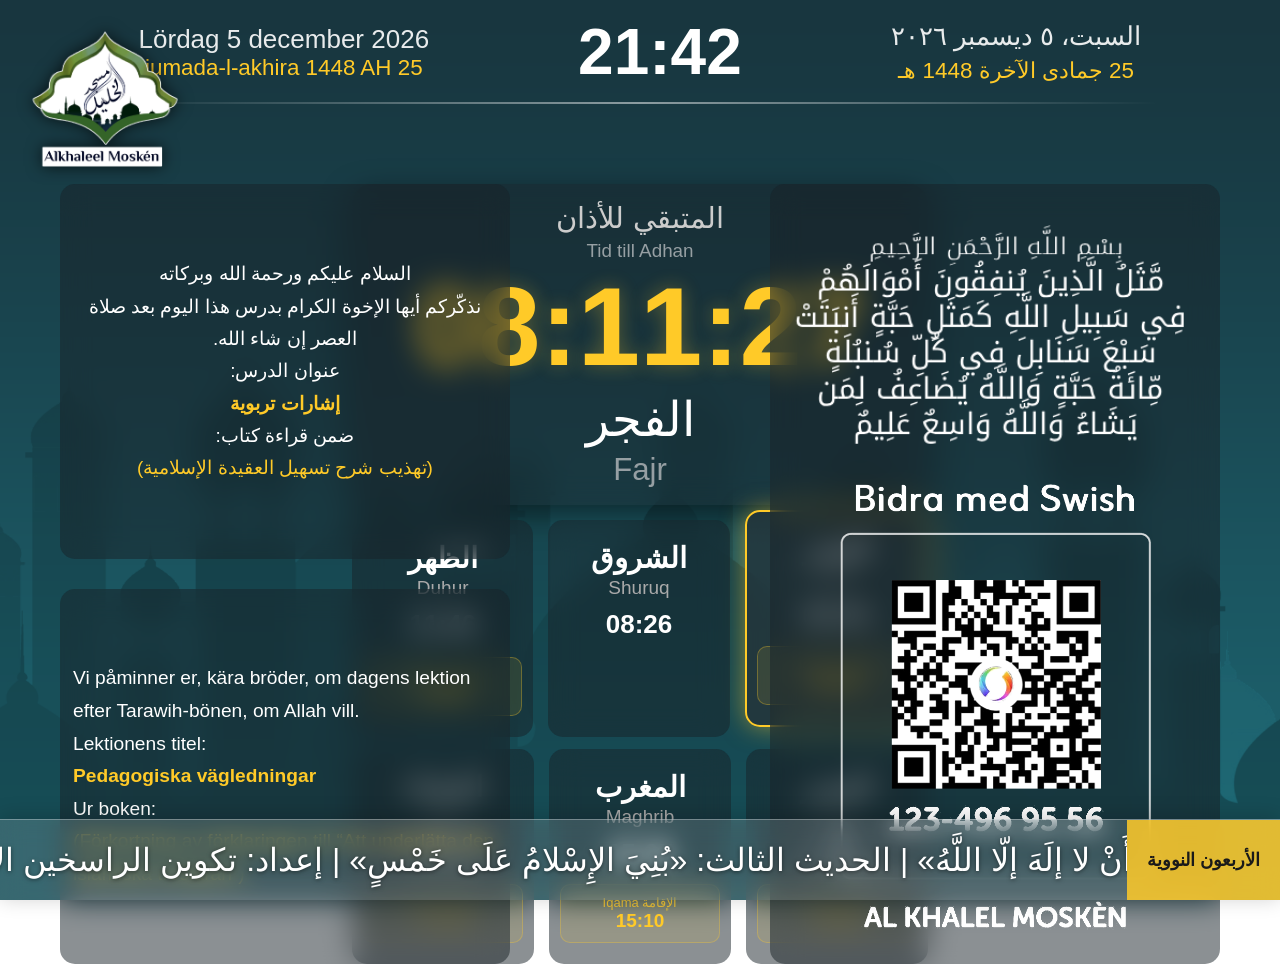
==== commit 3d4b2299: "Update visual screen customization" ====
--- a/index.html
+++ b/index.html
@@ -801,7 +801,7 @@
     </script>
 
     <script src="config.js"></script>
-    <script src="screen-layout.js"></script>
+    <script src="screen-layout.js?v=20260923-2"></script>
     <script src="remote-data.js"></script>
 </body>
 </html>
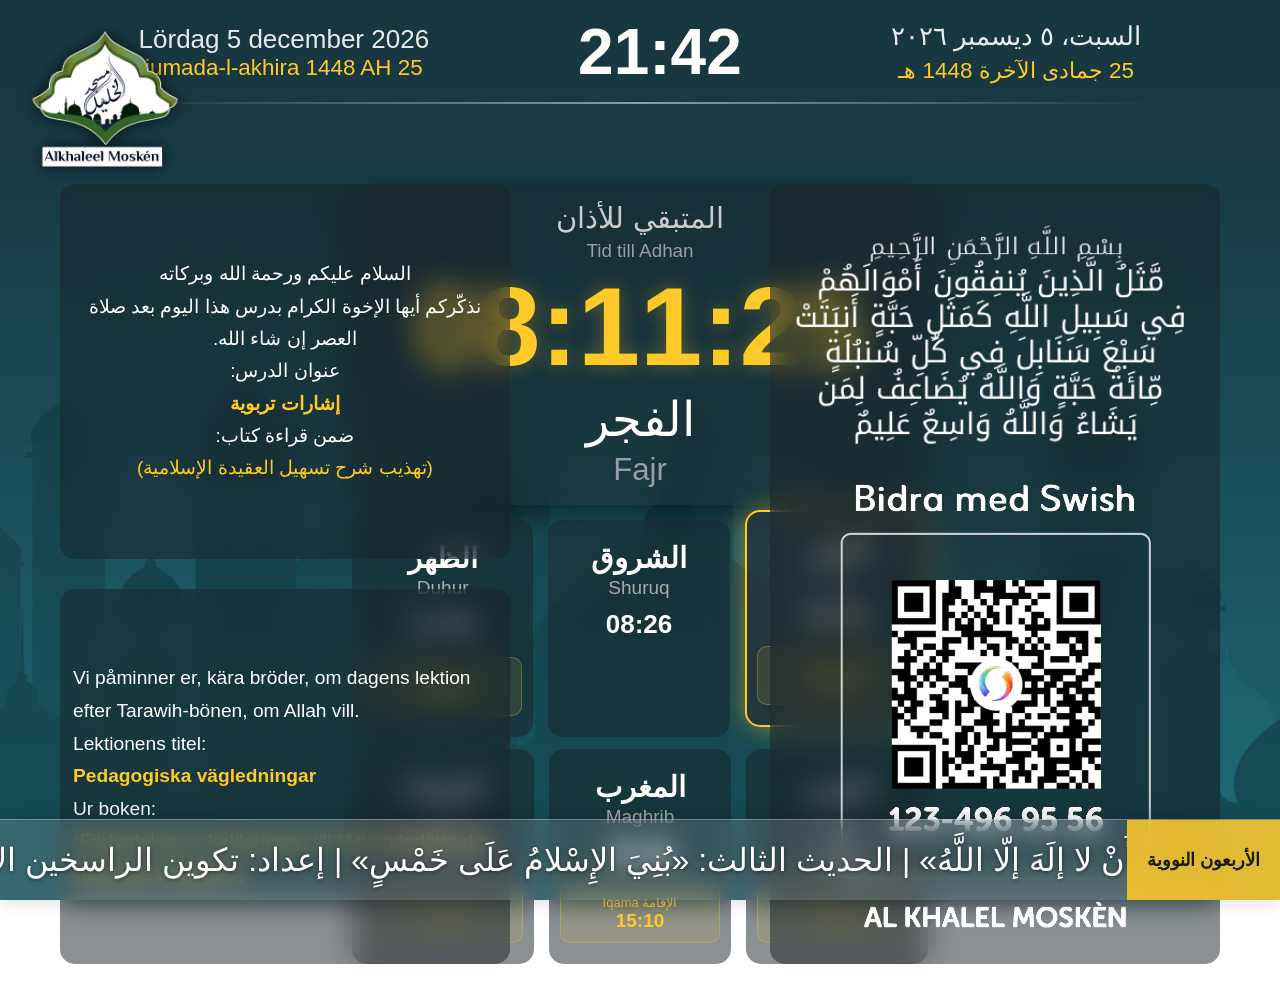
==== commit f4b78289: "Update remote-data.js to version 20261005-1 Updated remote-data.js script to include versioning." ====
--- a/index.html
+++ b/index.html
@@ -802,6 +802,6 @@
 
     <script src="config.js"></script>
     <script src="screen-layout.js?v=20260923-2"></script>
-    <script src="remote-data.js"></script>
+    <script src="remote-data.js"></scri<script src="remote-data.js?v=20261005-1"></script>pt>
 </body>
 </html>
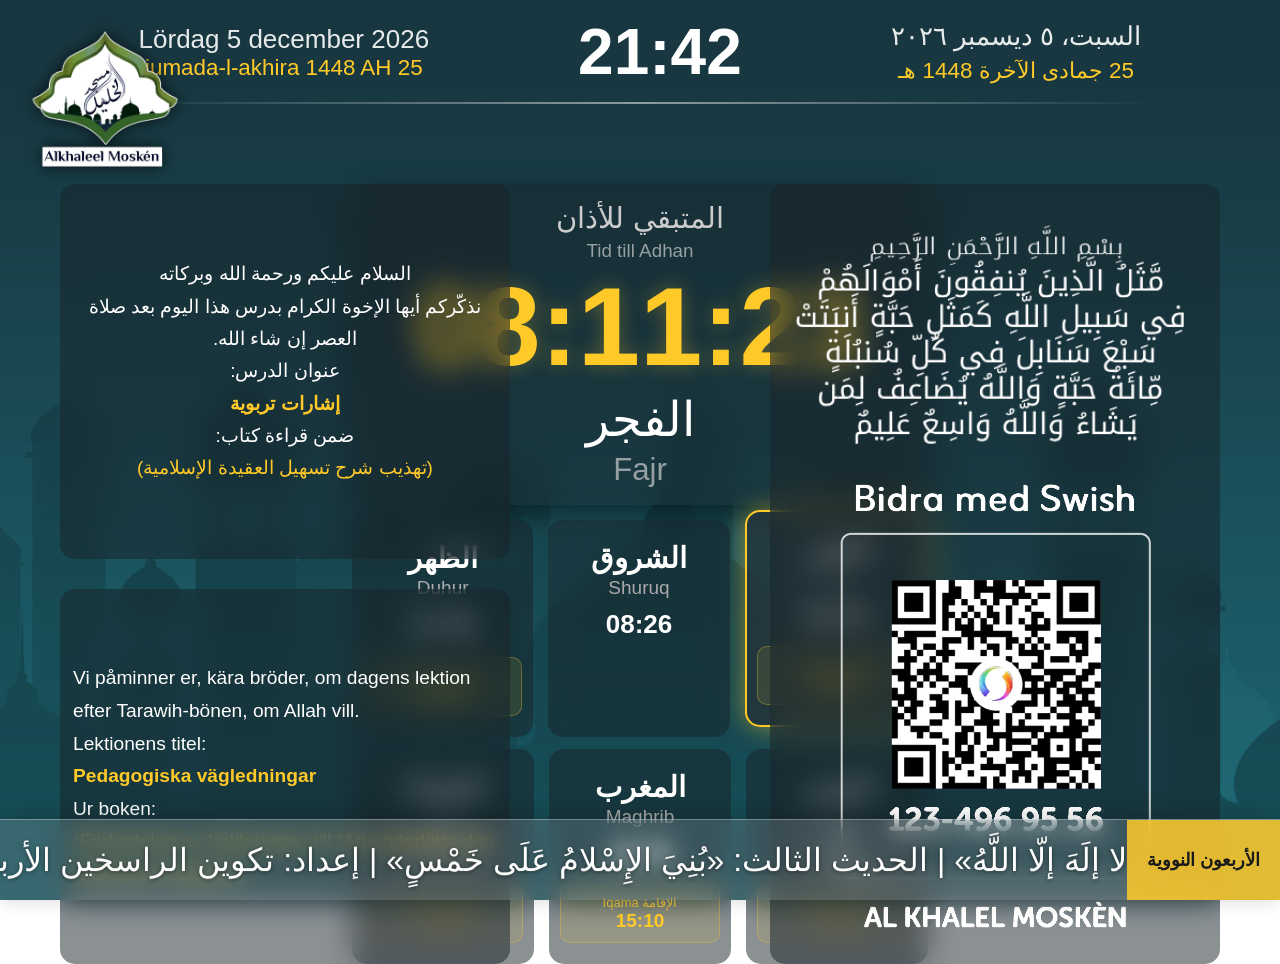
==== commit 880f097b: "Improve horizontal screen performance" ====
--- a/index.html
+++ b/index.html
@@ -180,17 +180,22 @@
             var el = document.getElementById(elId);
             if (!el) return;
             if (el._tickerFrame) cancelAnimationFrame(el._tickerFrame);
+            if (el._tickerMeasure) clearTimeout(el._tickerMeasure);
+            if (!String(text || '').trim()) { el.textContent = ''; el.style.transform = ''; return; }
             el.textContent = text + text;
-            var pos = 0, half = 0;
+            var pos = 0, half = 0, lastTick = 0;
             function measure() {
                 half = el.scrollWidth / 2;
-                if (half === 0) { setTimeout(measure, 100); return; }
+                if (half === 0) { el._tickerMeasure = setTimeout(measure, 100); return; }
                 pos = dir === 'ltr' ? -half : 0;
                 tick();
             }
-            function tick() {
-                if (dir === 'ltr') { pos += speed; if (pos >= 0) pos = -half; }
-                else { pos -= speed; if (pos <= -half) pos = 0; }
+            function tick(timestamp) {
+                if (document.hidden) { lastTick = 0; el._tickerFrame = requestAnimationFrame(tick); return; }
+                const step = lastTick && timestamp ? Math.min((timestamp - lastTick) / 16.6667, 3) : 1;
+                lastTick = timestamp || 0;
+                if (dir === 'ltr') { pos += speed * step; if (pos >= 0) pos = -half; }
+                else { pos -= speed * step; if (pos <= -half) pos = 0; }
                 el.style.transform = 'translateX(' + pos + 'px)';
                 el._tickerFrame = requestAnimationFrame(tick);
             }
@@ -655,8 +660,12 @@
             return date.getHours().toString().padStart(2,'0') + ":" + date.getMinutes().toString().padStart(2,'0');
         }
 
+        let lastClockMinute = '';
         function updateClock() {
             const now = new Date();
+            const minuteKey = Math.floor(now.getTime() / 60000);
+            if (lastClockMinute === minuteKey) return;
+            lastClockMinute = minuteKey;
             document.getElementById('clock').innerText =
                 now.toLocaleTimeString('en-GB', { hour:'2-digit', minute:'2-digit', hour12:false });
 
@@ -682,6 +691,16 @@
         // تحديث البطاقات
         // ============================================================
 
+
+        const screenValueCache = new WeakMap();
+        function writeScreenValue(element, property, value) {
+            if (!element) return;
+            let values = screenValueCache.get(element);
+            if (!values) { values = {}; screenValueCache.set(element, values); }
+            if (values[property] === value) return;
+            values[property] = value;
+            element[property] = value;
+        }
 
         function renderTable() {
             const times   = getAdjustedTodayData();
@@ -693,16 +712,16 @@
                 const iqamaEl = document.getElementById(id + '-iqama');
                 const cardEl  = document.getElementById('card-' + id);
 
-                if (timeEl)  timeEl.innerText = times[key] || '--:--';
+                writeScreenValue(timeEl, 'textContent', times[key] || '--:--');
 
                 if (iqamaEl) {
-                    iqamaEl.innerText = (key === 'Shuruq') ? '-' : getIqamaTime(times, key);
+                    writeScreenValue(iqamaEl, 'textContent', (key === 'Shuruq') ? '-' : getIqamaTime(times, key));
                 }
 
                 if (cardEl) {
-                    cardEl.classList.remove('active-card');
-                    if (labels[key].ar === nextPrayerNameGlobal) {
-                        cardEl.classList.add('active-card');
+                    const active = labels[key].ar === nextPrayerNameGlobal;
+                    if (cardEl.classList.contains('active-card') !== active) {
+                        cardEl.classList.toggle('active-card', active);
                     }
                 }
             }
@@ -755,14 +774,11 @@
                 const hh = String(Math.floor(diff / 3600000)).padStart(2,'0');
                 const mm = String(Math.floor((diff % 3600000) / 60000)).padStart(2,'0');
                 const ss = String(Math.floor((diff % 60000) / 1000)).padStart(2,'0');
-                document.getElementById('timer').innerText = `${hh}:${mm}:${ss}`;
-                document.getElementById('timer-label').innerHTML =
-                    (mode === "اذان" ? "المتبقي للأذان" : "المتبقي للإقامة") +
-                    ` <span class="swedish-text">${mode === "اذان" ? "Tid till Adhan" : "Tid till Iqama"}</span>`;
-                document.getElementById('timer-prayer-name').innerHTML =
-                    `${nameAr} <span class="swedish-text">${nameSv}</span>`;
-                document.getElementById('timer-box').className =
-                    "countdown-container" + (mode === "اقامة" ? " iqama-blink" : "");
+                writeScreenValue(document.getElementById('timer'), 'textContent', `${hh}:${mm}:${ss}`);
+                writeScreenValue(document.getElementById('timer-label'), 'innerHTML', (mode === "اذان" ? "المتبقي للأذان" : "المتبقي للإقامة") +
+                    ` <span class="swedish-text">${mode === "اذان" ? "Tid till Adhan" : "Tid till Iqama"}</span>`);
+                writeScreenValue(document.getElementById('timer-prayer-name'), 'innerHTML', `${nameAr} <span class="swedish-text">${nameSv}</span>`);
+                writeScreenValue(document.getElementById('timer-box'), 'className', "countdown-container" + (mode === "اقامة" ? " iqama-blink" : ""));
             }
         }
 
@@ -802,6 +818,7 @@
 
     <script src="config.js"></script>
     <script src="screen-layout.js?v=20260923-2"></script>
-    <script src="remote-data.js"></scri<script src="remote-data.js?v=20261005-1"></script>pt>
+    <script src="remote-data.js?v=20261005-1"></script>
 </body>
 </html>
+
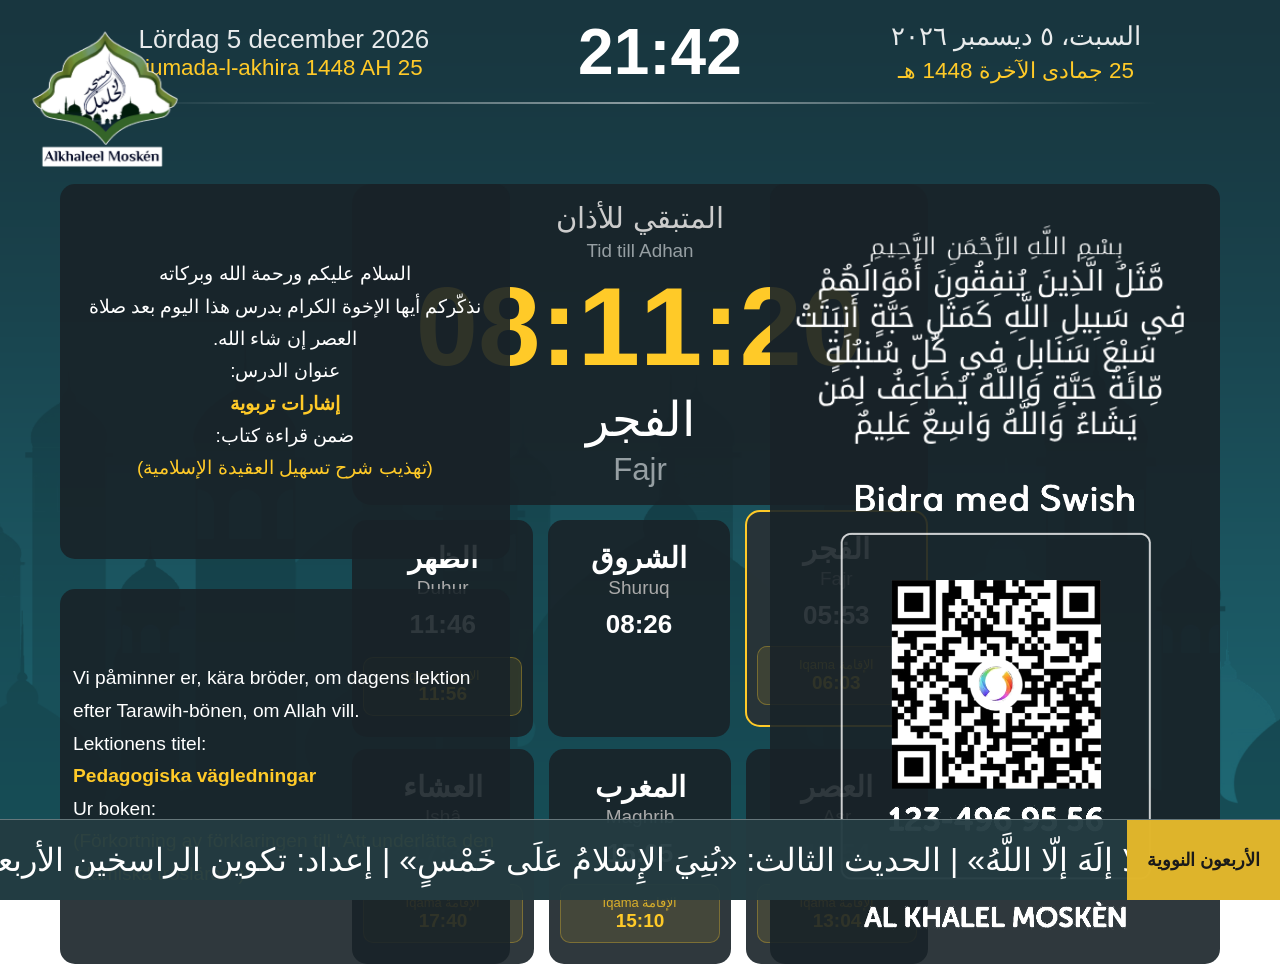
==== commit e4a3bf48: "Add lightweight horizontal screen" ====
--- a/index.html
+++ b/index.html
@@ -44,6 +44,20 @@
         .ticker-label { flex-shrink: 0; background: rgba(255,202,40,0.85); color: #1a1a1a; font-weight: bold; font-size: 1.1rem; padding: 0 20px; height: 100%; display: flex; align-items: center; white-space: nowrap; min-width: 110px; justify-content: center; }
         .ticker-track { flex: 1; overflow: hidden; position: relative; height: var(--ticker-height); }
         .ticker-inner { position: absolute; top: 0; left: 0; white-space: nowrap; font-size: var(--ticker-font); line-height: var(--ticker-height); text-shadow: 0 1px 4px rgba(0,0,0,0.5); will-change: transform; }
+
+        /* Lightweight rendering: keep the layout, use solid translucent panels. */
+        .prayer-card,.countdown-container,.ticker-bar {
+            backdrop-filter:none!important;
+            -webkit-backdrop-filter:none!important;
+            box-shadow:none!important;
+            transition:none!important;
+        }
+        .prayer-card,.countdown-container {background:rgba(25,35,40,.90);}
+        .active-card {background:rgba(40,50,55,.96)!important;}
+        .ticker-bar {background:rgba(36,60,66,.96);}
+        .top-left-logo img {filter:none;}
+        .countdown-time,.ticker-inner {text-shadow:none;}
+        .iqama-blink {animation:none;border-color:#ffca28;}
     </style>
 </head>
 <body>
@@ -179,6 +193,9 @@
         function startTicker(elId, text, speed, dir) {
             var el = document.getElementById(elId);
             if (!el) return;
+            const tickerKey = JSON.stringify([text, speed, dir]);
+            if (el._tickerKey === tickerKey) return;
+            el._tickerKey = tickerKey;
             if (el._tickerFrame) cancelAnimationFrame(el._tickerFrame);
             if (el._tickerMeasure) clearTimeout(el._tickerMeasure);
             if (!String(text || '').trim()) { el.textContent = ''; el.style.transform = ''; return; }
@@ -192,6 +209,7 @@
             }
             function tick(timestamp) {
                 if (document.hidden) { lastTick = 0; el._tickerFrame = requestAnimationFrame(tick); return; }
+                if (lastTick && timestamp && timestamp - lastTick < 33.333) { el._tickerFrame = requestAnimationFrame(tick); return; }
                 const step = lastTick && timestamp ? Math.min((timestamp - lastTick) / 16.6667, 3) : 1;
                 lastTick = timestamp || 0;
                 if (dir === 'ltr') { pos += speed * step; if (pos >= 0) pos = -half; }
@@ -818,7 +836,8 @@
 
     <script src="config.js"></script>
     <script src="screen-layout.js?v=20260923-2"></script>
-    <script src="remote-data.js?v=20261005-1"></script>
+    <script src="remote-data.js?v=20261011-light-1"></script>
 </body>
 </html>
 
+
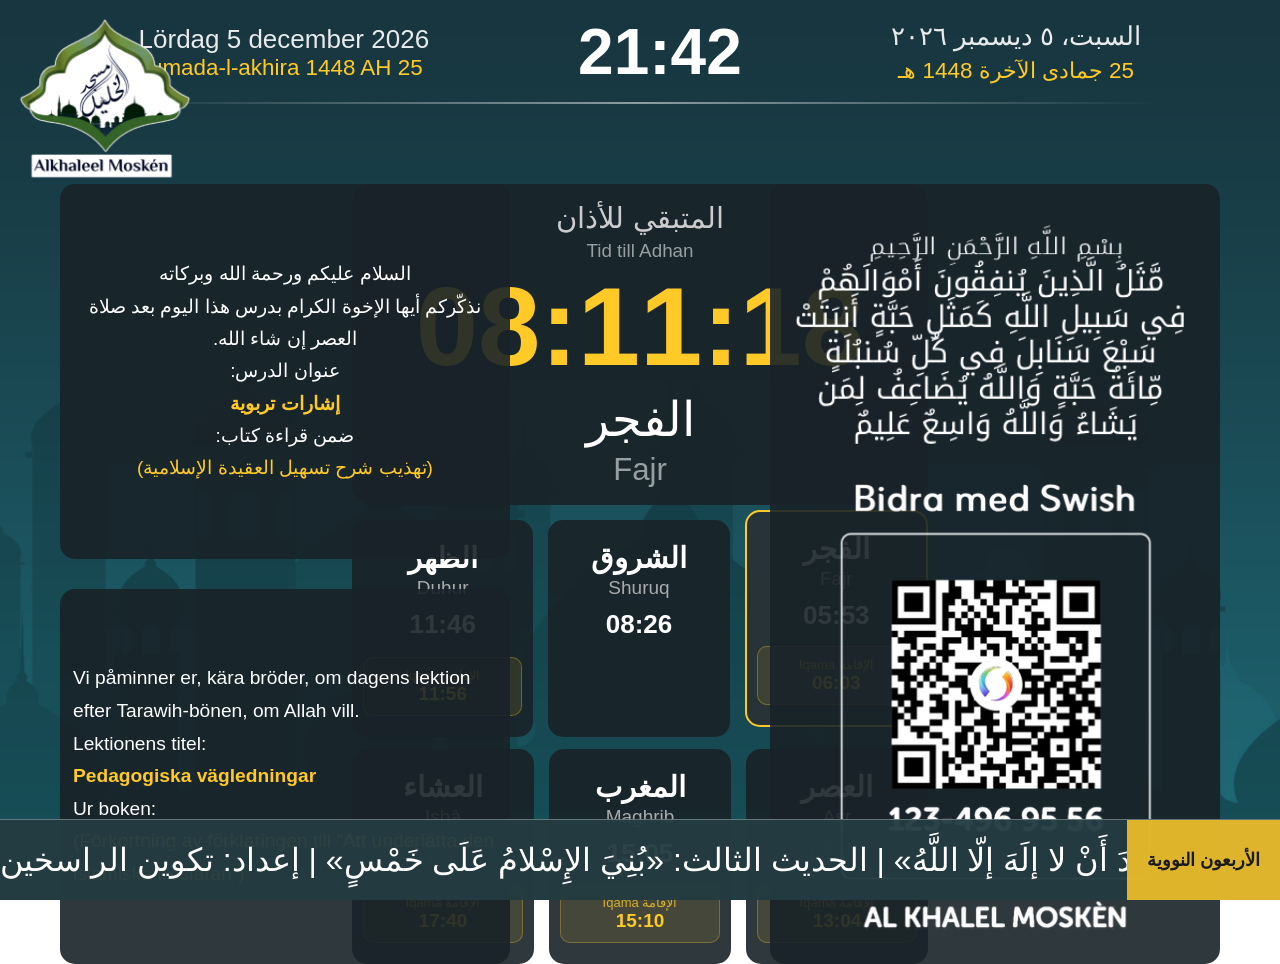
==== commit 66cabf2a: "Add files via upload" ====
--- a/index.html
+++ b/index.html
@@ -5,7 +5,7 @@
     <title>مواقيت مسجد الخليل</title>
     <style>
         :root { --logo-size:180px; --logo-x:15px; --logo-y:15px; --clock-font:64px; --date-font:26px; --countdown-font:112px; --countdown-label-font:29px; --next-prayer-font:48px; --prayer-name-font:29px; --swedish-name-font:19px; --prayer-time-font:26px; --iqama-label-font:13px; --iqama-time-font:19px; --header-offset:0px; --countdown-offset:80px; --cards-offset:15px; --cards-width:45%; --card-gap:15px; --news-font:19px; --side-width:450px; --side-x:60px; --ticker-font:32px; --ticker-height:80px; }
-        body { margin: 0; padding: 0; background: url('3.png') no-repeat center center fixed; background-size: cover; color: #fff; font-family: 'Segoe UI', Tahoma, sans-serif; height: 100vh; overflow: hidden; display: flex; flex-direction: column; align-items: center; }
+        body { margin: 0; padding: 0; background: url('3.png') no-repeat center center; background-size: cover; color: #fff; font-family: 'Segoe UI', Tahoma, sans-serif; height: 100vh; overflow: hidden; display: flex; flex-direction: column; align-items: center; }
         #prayer-overlay { position: fixed; top: 0; left: 0; width: 100%; height: 100%; background-color: #004d00; z-index: 100; display: none; flex-direction: column; justify-content: center; align-items: center; text-align: center; }
         .top-left-logo { position: fixed; top: var(--logo-y); left: var(--logo-x); z-index: 10; }
         .top-left-logo img { width: var(--logo-size); height: auto; filter: drop-shadow(0 0 8px rgba(0,0,0,0.7)); }
@@ -58,6 +58,8 @@
         .top-left-logo img {filter:none;}
         .countdown-time,.ticker-inner {text-shadow:none;}
         .iqama-blink {animation:none;border-color:#ffca28;}
+        @keyframes ticker-ltr { from { transform: translateX(-50%); } to { transform: translateX(0); } }
+        @keyframes ticker-rtl { from { transform: translateX(0); } to { transform: translateX(-50%); } }
     </style>
 </head>
 <body>
@@ -196,26 +198,15 @@
             const tickerKey = JSON.stringify([text, speed, dir]);
             if (el._tickerKey === tickerKey) return;
             el._tickerKey = tickerKey;
-            if (el._tickerFrame) cancelAnimationFrame(el._tickerFrame);
             if (el._tickerMeasure) clearTimeout(el._tickerMeasure);
+            el.style.animation = 'none';
             if (!String(text || '').trim()) { el.textContent = ''; el.style.transform = ''; return; }
             el.textContent = text + text;
-            var pos = 0, half = 0, lastTick = 0;
             function measure() {
-                half = el.scrollWidth / 2;
+                const half = el.scrollWidth / 2;
                 if (half === 0) { el._tickerMeasure = setTimeout(measure, 100); return; }
-                pos = dir === 'ltr' ? -half : 0;
-                tick();
-            }
-            function tick(timestamp) {
-                if (document.hidden) { lastTick = 0; el._tickerFrame = requestAnimationFrame(tick); return; }
-                if (lastTick && timestamp && timestamp - lastTick < 33.333) { el._tickerFrame = requestAnimationFrame(tick); return; }
-                const step = lastTick && timestamp ? Math.min((timestamp - lastTick) / 16.6667, 3) : 1;
-                lastTick = timestamp || 0;
-                if (dir === 'ltr') { pos += speed * step; if (pos >= 0) pos = -half; }
-                else { pos -= speed * step; if (pos <= -half) pos = 0; }
-                el.style.transform = 'translateX(' + pos + 'px)';
-                el._tickerFrame = requestAnimationFrame(tick);
+                const seconds = half / (speed * 60);
+                el.style.animation = (dir === 'ltr' ? 'ticker-ltr ' : 'ticker-rtl ') + seconds + 's linear infinite';
             }
             measure();
         }
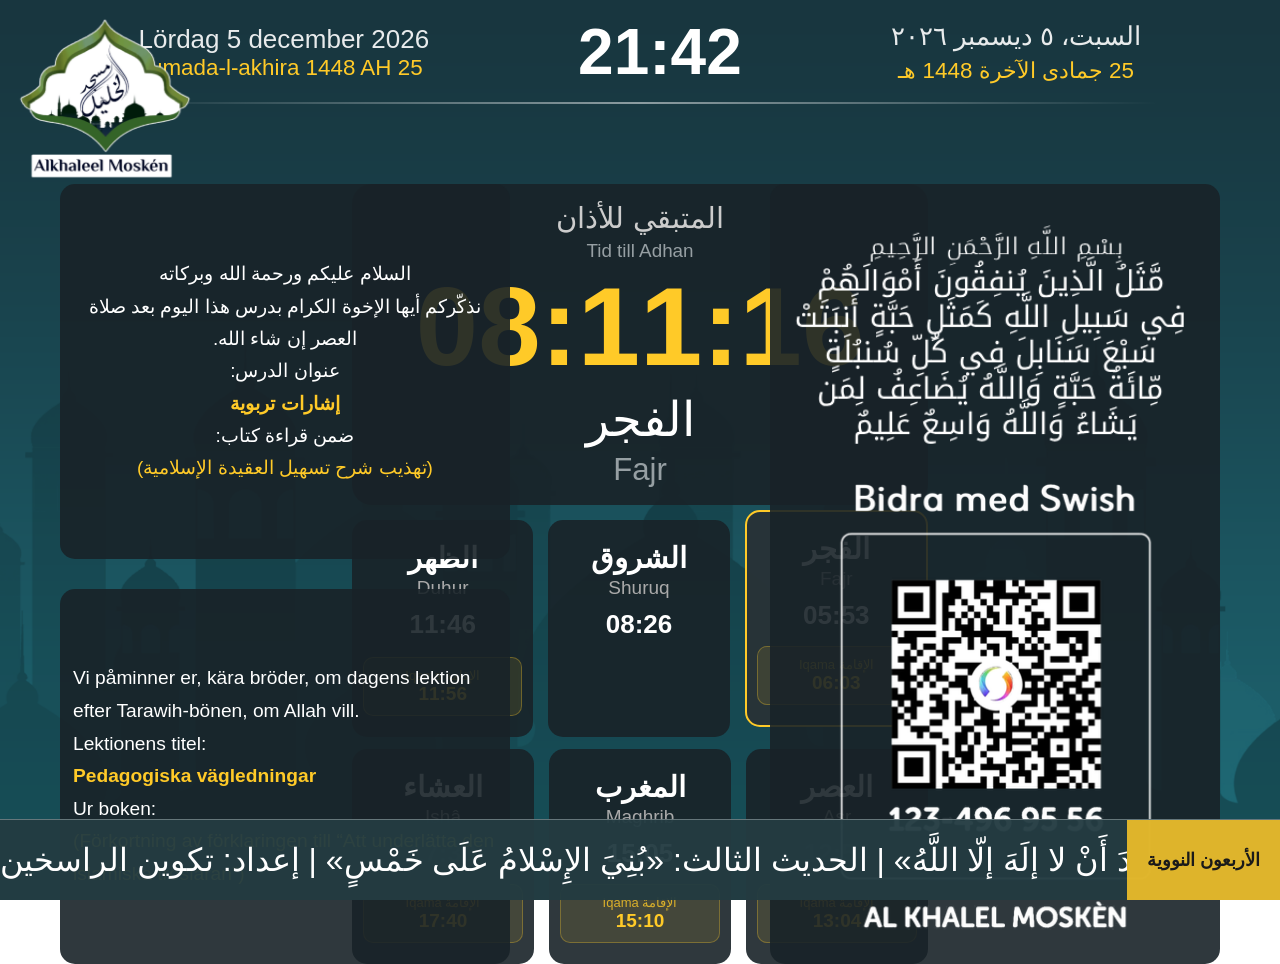
==== commit 4ae75e9f: "Add files via upload" ====
--- a/index.html
+++ b/index.html
@@ -60,6 +60,10 @@
         .iqama-blink {animation:none;border-color:#ffca28;}
         @keyframes ticker-ltr { from { transform: translateX(-50%); } to { transform: translateX(0); } }
         @keyframes ticker-rtl { from { transform: translateX(0); } to { transform: translateX(-50%); } }
+        .timer-row { display: flex; align-items: center; justify-content: center; gap: 20px; }
+        .no-phone { display: none; height: calc(var(--countdown-font) * 1.1); width: auto; }
+        .iqama-blink .no-phone { display: block; animation: no-phone-blink 2.5s ease-in-out infinite alternate; }
+        @keyframes no-phone-blink { from { opacity: 1; } to { opacity: 0.2; } }
     </style>
 </head>
 <body>
@@ -91,7 +95,7 @@
             <div id="timer-label" style="font-size:1.8rem;color:#ccc;text-align:center;">
                 المتبقي للأذان <span class="swedish-text">Tid till Adhan</span>
             </div>
-            <div class="countdown-time" id="timer">00:00:00</div>
+            <div class="timer-row"><img class="no-phone" src="no-phone.png" alt=""><div class="countdown-time" id="timer">00:00:00</div><img class="no-phone" src="no-phone.png" alt=""></div>
             <div id="timer-prayer-name" style="font-size:3rem;text-align:center;">---</div>
         </div>
     </div>
